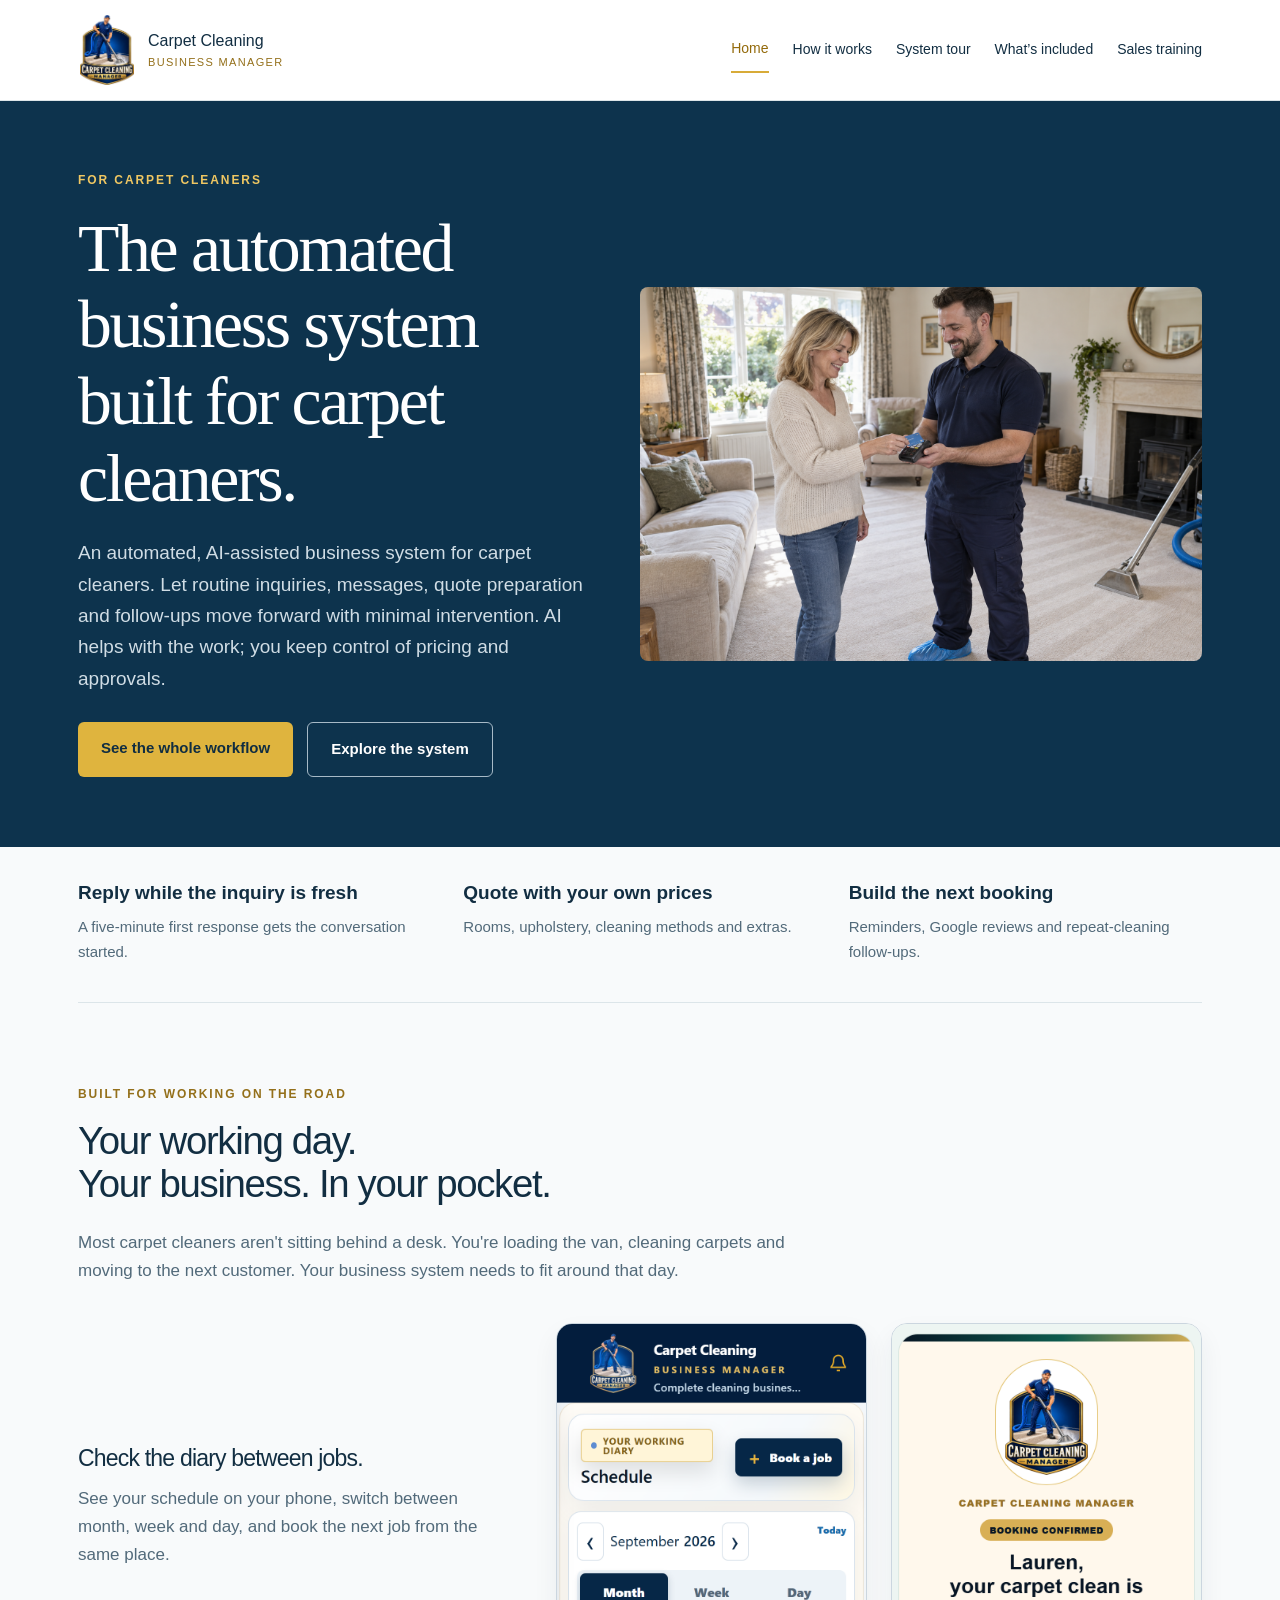
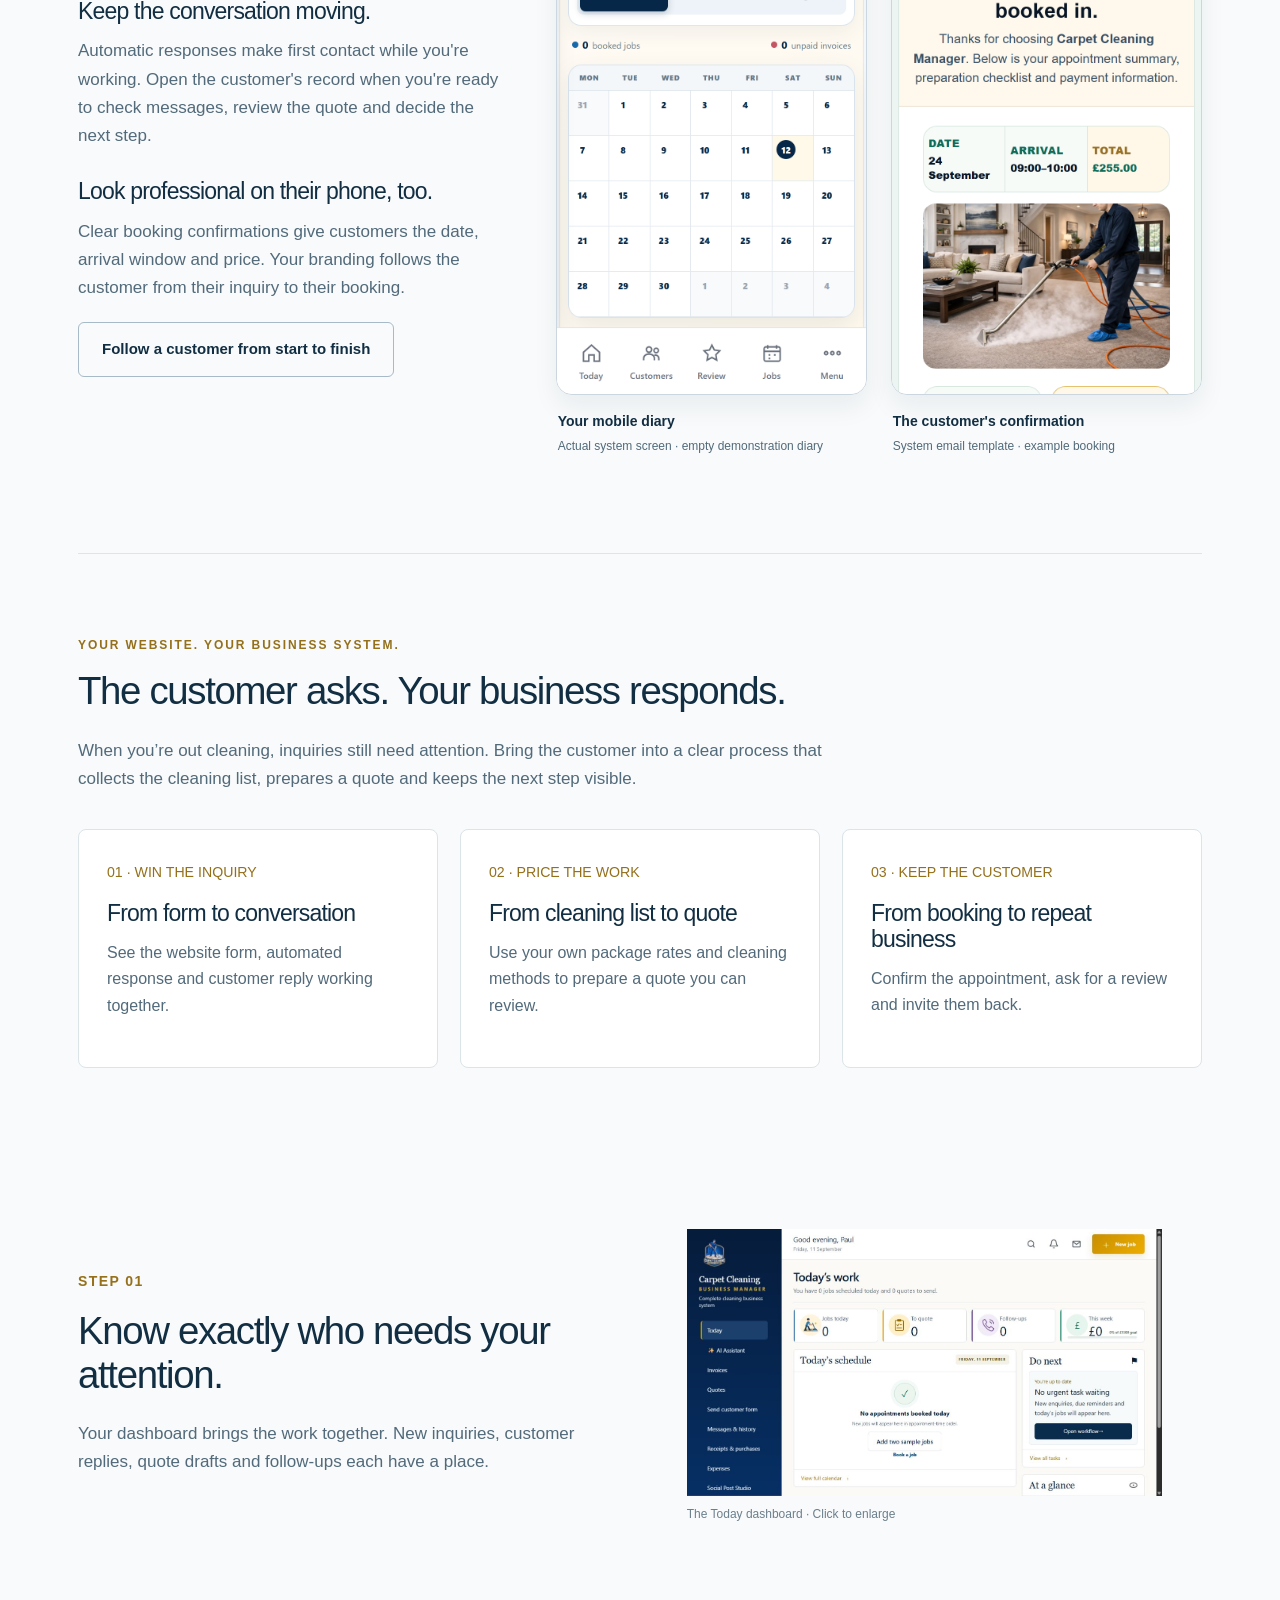
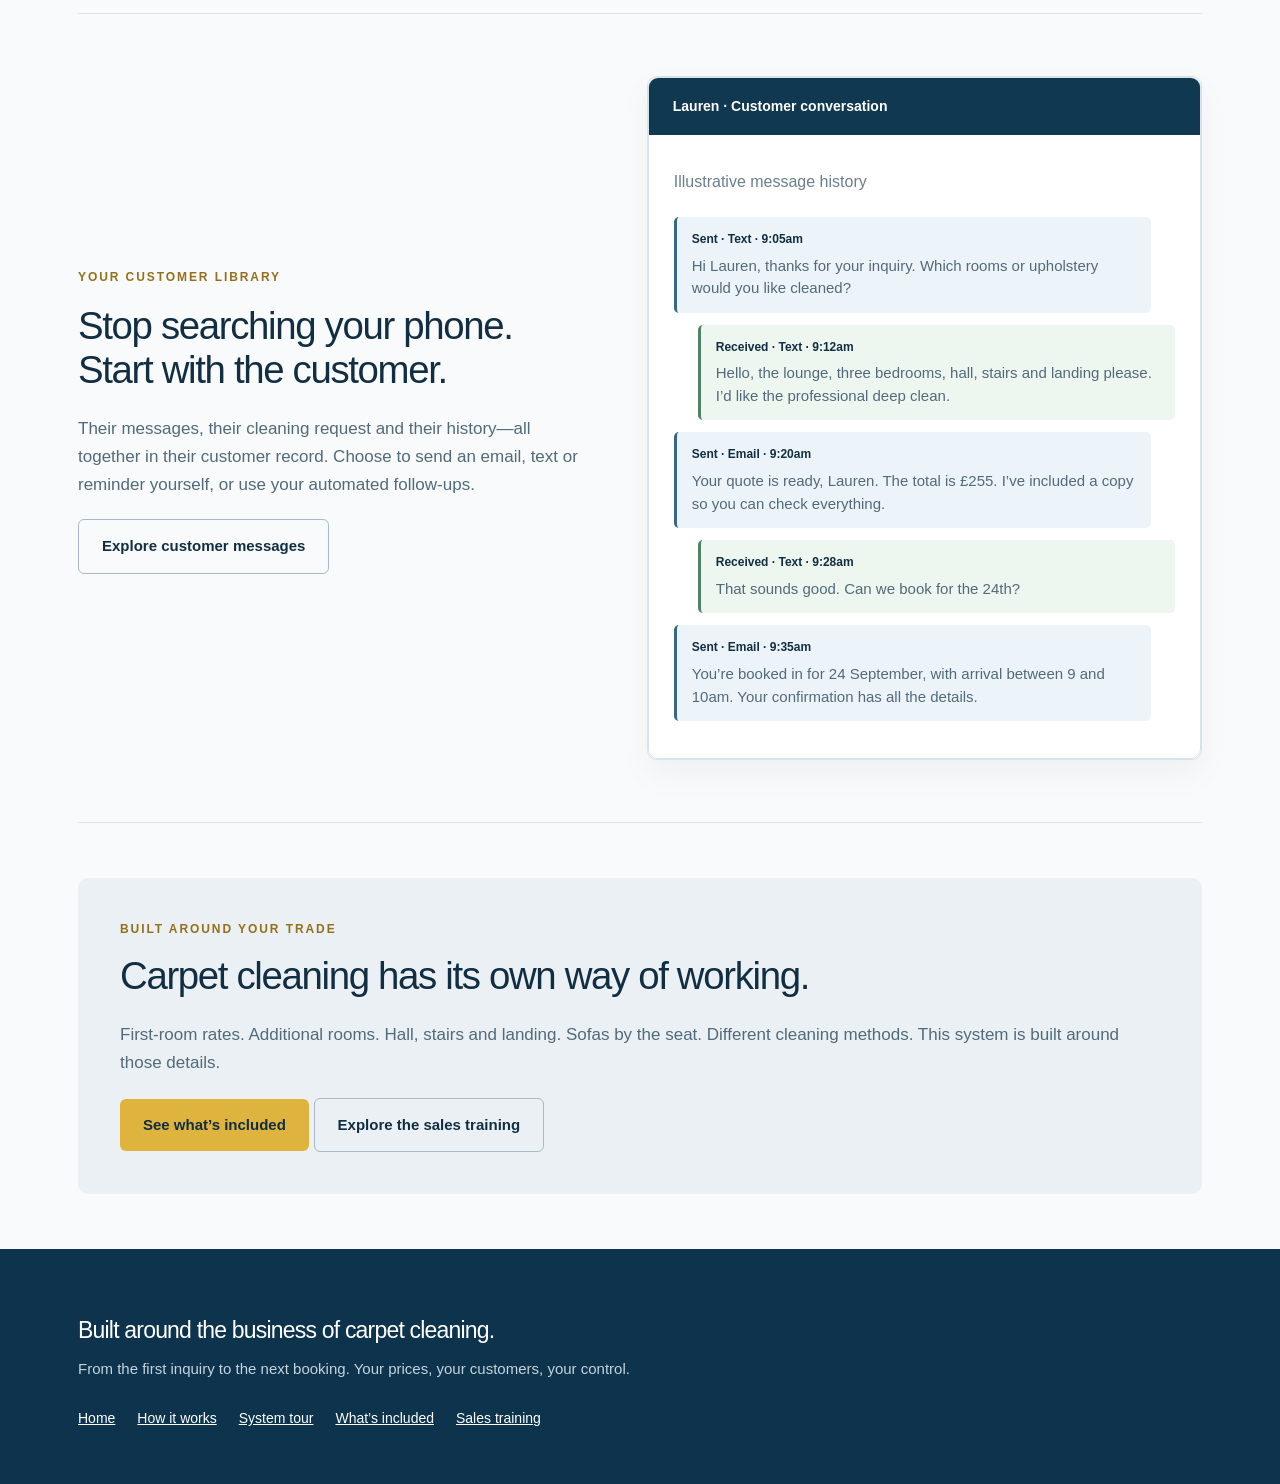
==== index.html @ 963e5f07 "Restore homepage and showcase mobile diary and branded confirmation" ====
<!DOCTYPE html>

<html lang="en-GB"><head><meta charset="utf-8"/><meta content="width=device-width,initial-scale=1" name="viewport"/><title>Home | Carpet Cleaning Business Manager</title><meta content="An automated, AI-assisted business system built for carpet cleaners. Inquiries, quotes, booking, reviews and repeat work." name="description"/><link href="site.css" rel="stylesheet"/></head><body><header><div class="wrap nav"><a class="brand" href="index.html"><img alt="Carpet Cleaning Manager badge" src="business-manager-badge.png"/><span>Carpet Cleaning<small>BUSINESS MANAGER</small></span></a><nav aria-label="Main navigation" class="links"><a class="active" href="index.html">Home</a><a class="" href="workflow.html">How it works</a><a class="" href="system.html">System tour</a><a class="" href="features.html">What’s included</a><a class="" href="sales-training.html">Sales training</a></nav></div></header><section class="hero"><div class="wrap hero-grid"><div><div class="kicker">FOR CARPET CLEANERS</div><h1>The automated business system<br/>built for carpet cleaners.</h1><p>An automated, AI-assisted business system for carpet cleaners. Let routine inquiries, messages, quote preparation and follow-ups move forward with minimal intervention. AI helps with the work; you keep control of pricing and approvals.</p><div class="actions"><a class="btn" href="workflow.html">See the whole workflow</a><a class="btn secondary" href="system.html">Explore the system</a></div></div><img alt="Carpet cleaner taking a card payment after cleaning a customer’s carpet" class="hero-photo" src="payment-hero.png"/></div></section><main class="wrap"><div class="strip"><div><b>Reply while the inquiry is fresh</b><p>A five-minute first response gets the conversation started.</p></div><div><b>Quote with your own prices</b><p>Rooms, upholstery, cleaning methods and extras.</p></div><div><b>Build the next booking</b><p>Reminders, Google reviews and repeat-cleaning follow-ups.</p></div></div><section class="mobile-showcase section" id="mobile"><div class="intro"><div class="kicker">BUILT FOR WORKING ON THE ROAD</div><h2>Your working day.<br>Your business. In your pocket.</h2><p>Most carpet cleaners aren't sitting behind a desk. You're loading the van, cleaning carpets and moving to the next customer. Your business system needs to fit around that day.</p></div><div class="mobile-layout"><div class="mobile-benefits"><h3>Check the diary between jobs.</h3><p>See your schedule on your phone, switch between month, week and day, and book the next job from the same place.</p><h3>Keep the conversation moving.</h3><p>Automatic responses make first contact while you're working. Open the customer's record when you're ready to check messages, review the quote and decide the next step.</p><h3>Look professional on their phone, too.</h3><p>Clear booking confirmations give customers the date, arrival window and price. Your branding follows the customer from their inquiry to their booking.</p><a class="btn secondary" href="workflow.html">Follow a customer from start to finish</a></div><div class="mobile-screens"><figure><a href="current/mobile-calendar.png" target="_blank" aria-label="Enlarge mobile diary screenshot"><img src="current/mobile-calendar.png" alt="Actual Business Manager mobile diary with month, week and day controls" loading="lazy"/></a><figcaption><b>Your mobile diary</b><span>Actual system screen · empty demonstration diary</span></figcaption></figure><figure><a href="booking-email-example.html" target="_blank" aria-label="Open full example booking confirmation"><img src="current/mobile-booking-email.png" alt="Branded example booking confirmation displayed at mobile width" loading="lazy"/></a><figcaption><b>The customer's confirmation</b><span>System email template · example booking</span></figcaption></figure></div></div></section><section class="section"><div class="intro"><div class="kicker">YOUR WEBSITE. YOUR BUSINESS SYSTEM.</div><h2>The customer asks. Your business responds.</h2><p>When you’re out cleaning, inquiries still need attention. Bring the customer into a clear process that collects the cleaning list, prepares a quote and keeps the next step visible.</p></div><div class="tiles"><a class="tile" href="workflow.html"><small>01 · WIN THE INQUIRY</small><h3>From form to conversation</h3><p>See the website form, automated response and customer reply working together.</p></a><a class="tile" href="workflow.html"><small>02 · PRICE THE WORK</small><h3>From cleaning list to quote</h3><p>Use your own package rates and cleaning methods to prepare a quote you can review.</p></a><a class="tile" href="workflow.html"><small>03 · KEEP THE CUSTOMER</small><h3>From booking to repeat business</h3><p>Confirm the appointment, ask for a review and invite them back.</p></a></div></section><section class="row"><div><span class="number">STEP 01</span><h2>Know exactly who needs your attention.</h2><p>Your dashboard brings the work together. New inquiries, customer replies, quote drafts and follow-ups each have a place.</p></div><div><figure><img alt="The Today dashboard" class="screenshot tourimage" src="current/dashboard.png" tabindex="0"/><figcaption class="caption">The Today dashboard · Click to enlarge</figcaption></figure></div></section><section class="row"><div><span class="kicker">YOUR CUSTOMER LIBRARY</span><h2>Stop searching your phone. Start with the customer.</h2><p>Their messages, their cleaning request and their history—all together in their customer record. Choose to send an email, text or reminder yourself, or use your automated follow-ups.</p><a class="btn secondary" href="system.html">Explore customer messages</a></div><div class="visual"><div class="visual"><div class="top">Lauren · Customer conversation</div><div class="paper"><p class="caption">Illustrative message history</p><div class="message-entry"><b>Sent · Text · 9:05am</b><p>Hi Lauren, thanks for your inquiry. Which rooms or upholstery would you like cleaned?</p></div><div class="message-entry incoming"><b>Received · Text · 9:12am</b><p>Hello, the lounge, three bedrooms, hall, stairs and landing please. I’d like the professional deep clean.</p></div><div class="message-entry"><b>Sent · Email · 9:20am</b><p>Your quote is ready, Lauren. The total is £255. I’ve included a copy so you can check everything.</p></div><div class="message-entry incoming"><b>Received · Text · 9:28am</b><p>That sounds good. Can we book for the 24th?</p></div><div class="message-entry"><b>Sent · Email · 9:35am</b><p>You’re booked in for 24 September, with arrival between 9 and 10am. Your confirmation has all the details.</p></div></div></div></div></section><div class="closing"><div class="kicker">BUILT AROUND YOUR TRADE</div><h2>Carpet cleaning has its own way of working.</h2><p>First-room rates. Additional rooms. Hall, stairs and landing. Sofas by the seat. Different cleaning methods. This system is built around those details.</p><a class="btn" href="features.html">See what’s included</a> <a class="btn secondary" href="sales-training.html">Explore the sales training</a></div></main><footer class="footer"><div class="wrap"><h3>Built around the business of carpet cleaning.</h3><p>From the first inquiry to the next booking. Your prices, your customers, your control.</p><nav aria-label="Footer navigation"><a class="active" href="index.html">Home</a><a class="" href="workflow.html">How it works</a><a class="" href="system.html">System tour</a><a class="" href="features.html">What’s included</a><a class="" href="sales-training.html">Sales training</a></nav></div></footer><dialog id="lightbox"><button onclick="this.closest('dialog').close()">Close image</button><img alt="Enlarged system screenshot"/></dialog><script>document.querySelectorAll('.tourimage').forEach(x=>x.addEventListener('click',()=>{const d=document.querySelector('dialog');d.querySelector('img').src=x.src;d.showModal();}));</script></body></html>
---- site.css ----
*{box-sizing:border-box}html{scroll-behavior:smooth}body{margin:0;background:#f8fafb;color:#122e42;font:17px/1.65 Arial,sans-serif}a{color:inherit}img{max-width:100%;display:block}header{background:white;border-bottom:1px solid #dde5e9}.wrap{max-width:1180px;margin:auto;padding:0 28px}.nav{display:flex;align-items:center;justify-content:space-between;gap:25px;min-height:100px}.brand{display:flex;align-items:center;gap:12px;text-decoration:none;line-height:1.2;font-size:16px}.brand img{width:58px;height:70px;object-fit:contain}.brand small{display:block;letter-spacing:.12em;font-size:11px;color:#94701b;margin-top:5px}.links{display:flex;gap:24px;align-items:center}.links a{text-decoration:none;font-size:14px;padding:10px 0}.links a.active{color:#936a0b;border-bottom:2px solid #d8ab38}.menu{display:none}h1,h2,h3{line-height:1.13;letter-spacing:-.035em;font-weight:500}h1{font-family:Georgia,serif;font-size:clamp(42px,5.3vw,70px);margin:20px 0}h2{font-size:clamp(30px,3vw,43px);margin:14px 0 24px}h3{font-size:23px;margin:14px 0}p{margin:0 0 20px;color:#526a7a}.kicker{font-size:12px;letter-spacing:.16em;font-weight:bold;color:#94701b;text-transform:uppercase}.btn{display:inline-block;text-decoration:none;background:#dfb43e;color:#102d41;padding:14px 23px;border-radius:6px;font-weight:bold;font-size:15px}.btn.secondary{background:transparent;border:1px solid #a7bac7;color:inherit}.hero{background:#0d334d;color:white;padding:70px 0}.hero p{color:#d0dde5;font-size:19px}.hero .kicker{color:#efc762}.hero-grid{display:grid;grid-template-columns:1.1fr 1fr;gap:52px;align-items:center}.hero-photo{aspect-ratio:1/1;object-fit:cover;object-position:80% center;border-radius:8px}.actions{display:flex;gap:14px;flex-wrap:wrap;margin-top:28px}.section{padding:82px 0}.intro{max-width:760px}.strip{display:grid;grid-template-columns:repeat(3,1fr);gap:32px;border-bottom:1px solid #dce5e9;padding:30px 0}.strip b{display:block;font-size:19px}.strip p{font-size:15px;margin:7px 0}.tiles{display:grid;grid-template-columns:repeat(3,1fr);gap:22px;margin-top:36px}.tile{padding:28px;background:#fff;border:1px solid #dbe4e9;border-radius:8px;text-decoration:none}.tile p{font-size:16px}.tile small{color:#94701b}.row{display:grid;grid-template-columns:1fr 1.1fr;gap:64px;align-items:center;padding:62px 0;border-bottom:1px solid #dce5e9}.row>div{min-width:0}.number{display:inline-block;color:#96701b;font-size:14px;font-weight:bold;letter-spacing:.1em}.visual{background:white;border:1px solid #d8e3e8;border-radius:10px;overflow:hidden;box-shadow:0 14px 34px #18374e0b}.visual .top{padding:17px 24px;background:#103850;color:white;font-size:14px;font-weight:bold}.paper{padding:25px}.paper p{font-size:16px}.caption{font-size:12px;color:#6b7f8c;padding:9px 0;margin:0}.field{border:1px solid #d8e1e6;border-radius:5px;padding:9px 12px;margin:7px 0 16px;font-size:15px;background:#fafcfd}.field-label{font-size:12px;color:#526a7a}.sms{background:#f0f5f8;padding:24px}.bubble{background:#dcedf7;padding:20px;border-radius:17px 17px 17px 3px;font-size:16px;line-height:1.65}.bubble.reply{background:#e4f2e9;margin-left:24px}.bubble small{display:block;font-size:12px;color:#627988;margin-top:14px}.quote-line{display:flex;justify-content:space-between;gap:16px;border-bottom:1px solid #e4eaee;padding:12px 0;font-size:15px}.total{background:#f7f0dc;padding:15px;margin-top:18px;font-size:21px}.pill{display:inline-block;background:#e4f2ea;color:#216444;font-size:12px;padding:5px 10px;border-radius:4px}.dates{display:flex;gap:14px;margin:20px 0}.date{background:#f0f4f7;border-radius:6px;padding:16px;flex:1}.date strong{display:block;font-size:20px}.screenshot{width:100%;height:auto}.gallery figure{margin:0}.footer{background:#0d334d;color:white;padding:54px 0}.footer p{color:#c4d4df;font-size:15px}.footer nav{display:flex;gap:22px;flex-wrap:wrap;margin-top:25px;font-size:14px}.closing{background:#eaf0f4;border-radius:10px;padding:42px;margin:55px 0}.eyeline{display:flex;flex-wrap:wrap;gap:8px;margin:22px 0}.eyeline span{font-size:13px;border:1px solid #ccd9e1;border-radius:4px;padding:5px 10px}details{border-bottom:1px solid #d8e3e9;padding:20px 0}summary{font-size:20px;cursor:pointer}details p{margin-top:15px}.tourimage{cursor:zoom-in}dialog{border:0;border-radius:8px;max-width:94vw;padding:20px}dialog::backdrop{background:#071d2fd9}dialog img{max-height:82vh}dialog button{float:right;padding:10px 18px;margin-bottom:10px}button{cursor:pointer}.mobile-label{display:none}@media(max-width:820px){.nav{flex-wrap:wrap;min-height:85px;padding-top:12px;padding-bottom:12px;gap:12px}.links{width:100%;overflow-x:auto;gap:21px;padding-bottom:5px}.links a{white-space:nowrap}.brand img{width:42px;height:52px}.hero-grid,.row{grid-template-columns:1fr;gap:30px}.hero{padding:44px 0}.hero-photo{aspect-ratio:1.45}.wrap{padding-left:21px;padding-right:21px}.section{padding:50px 0}.strip,.tiles{grid-template-columns:1fr;gap:18px}.strip{padding:25px 0}.row{padding:40px 0}h1{font-size:43px}.paper{padding:20px}.closing{padding:27px}.caption{font-size:13px}.footer nav{gap:16px}.hero p{font-size:17px}}
.hero-photo{aspect-ratio:3/2;object-position:center}.hero-grid{grid-template-columns:1fr 1.1fr}@media(max-width:820px){.hero-grid{grid-template-columns:1fr}.hero-photo{aspect-ratio:3/2}}
.message-entry{padding:13px 15px;margin:12px 24px 12px 0;background:#edf4f9;border-left:3px solid #376783;border-radius:5px}.message-entry.incoming{margin:12px 0 12px 24px;background:#edf6ef;border-color:#508264}.message-entry b{font-size:12px;display:block;margin-bottom:5px}.message-entry p{font-size:15px;line-height:1.5;margin:0}
.mobile-showcase{border-bottom:1px solid #dce5e9}.mobile-layout{display:grid;grid-template-columns:.85fr 1.3fr;gap:55px;align-items:center;margin-top:38px}.mobile-benefits h3{font-size:23px;margin-top:28px}.mobile-screens{display:grid;grid-template-columns:1fr 1fr;gap:24px;align-items:start}.mobile-screens figure{margin:0;min-width:0}.mobile-screens img{width:100%;border:1px solid #cbd6df;border-radius:16px;box-shadow:0 12px 26px #102e4210}.mobile-screens a{display:block}.mobile-screens figcaption{padding:16px 2px;font-size:14px;line-height:1.5}.mobile-screens figcaption span{display:block;font-size:12px;color:#526a7a;margin-top:5px}@media(max-width:820px){.mobile-layout{grid-template-columns:1fr;gap:28px}.mobile-screens{gap:20px;max-width:600px;margin:auto}}@media(max-width:480px){.mobile-screens{grid-template-columns:1fr;width:100%;max-width:340px;gap:30px}.mobile-screens figcaption{font-size:17px}.mobile-screens figcaption span{font-size:14px}}
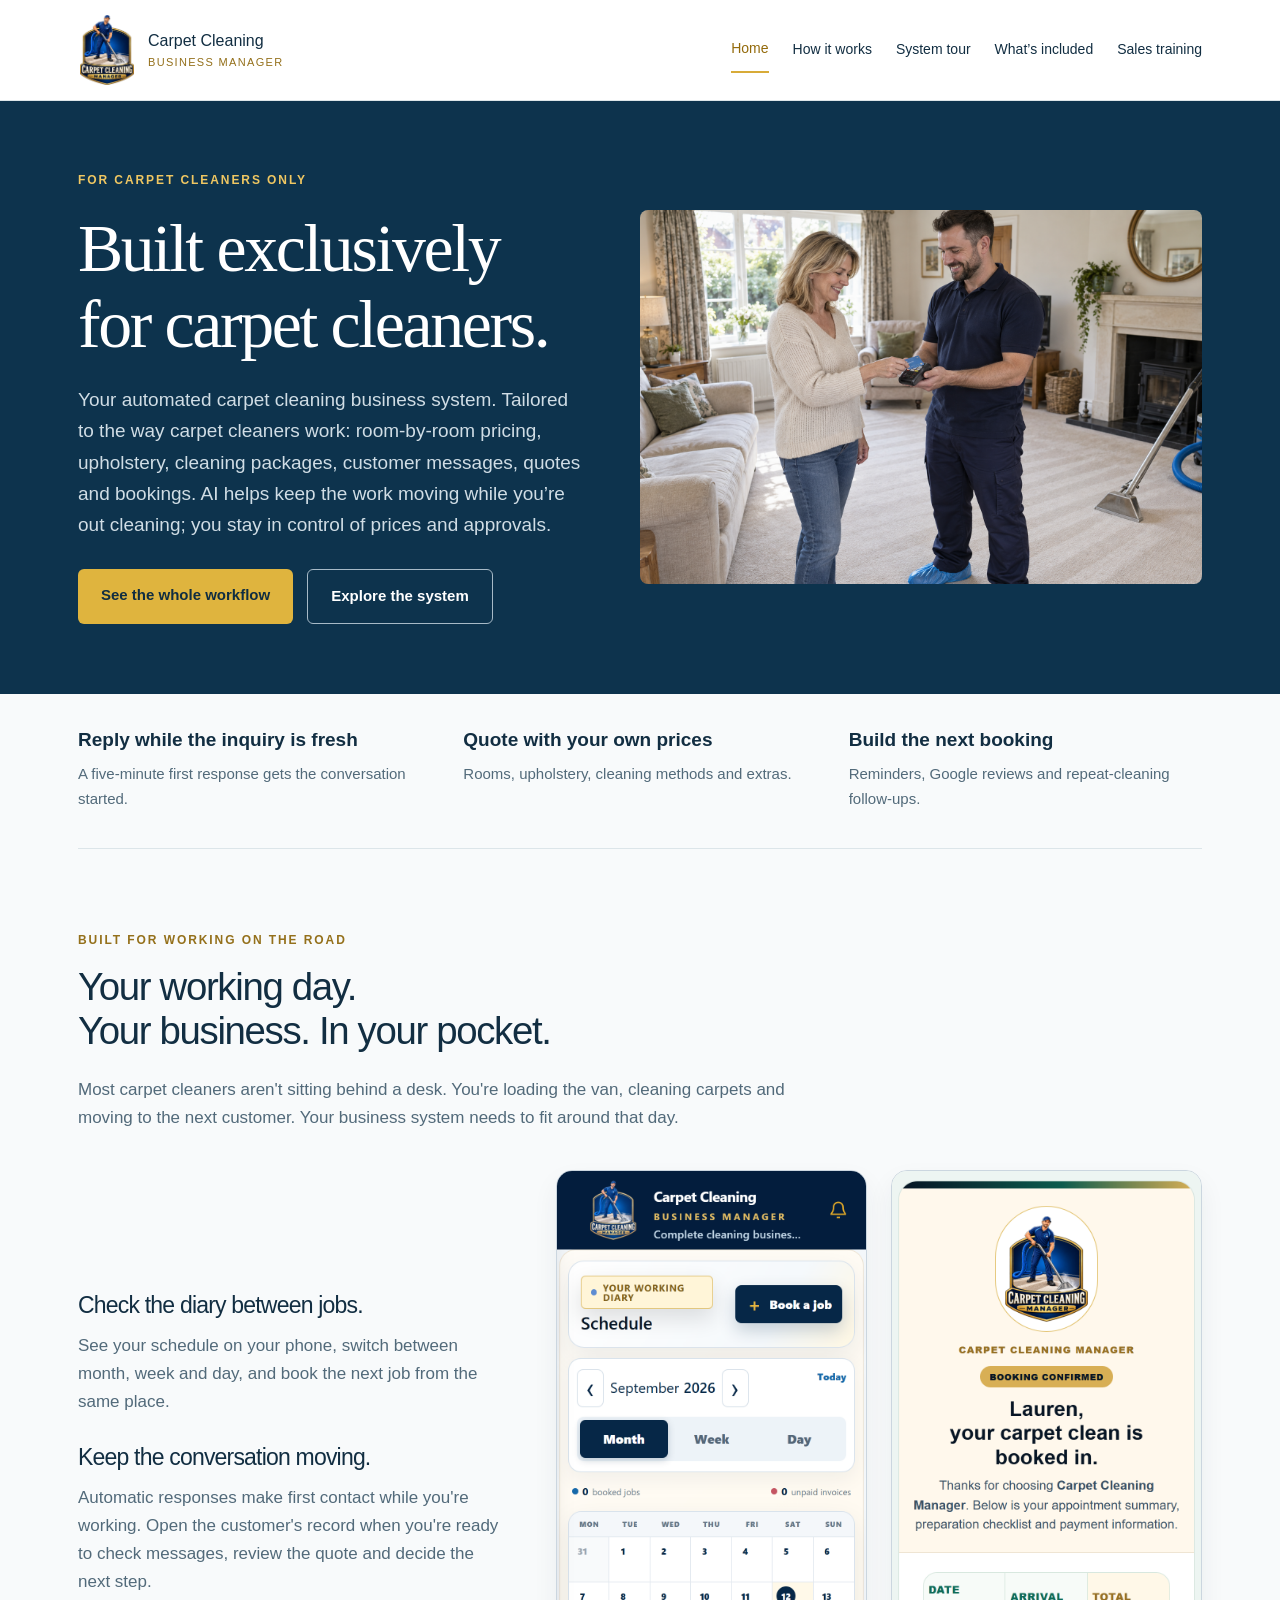
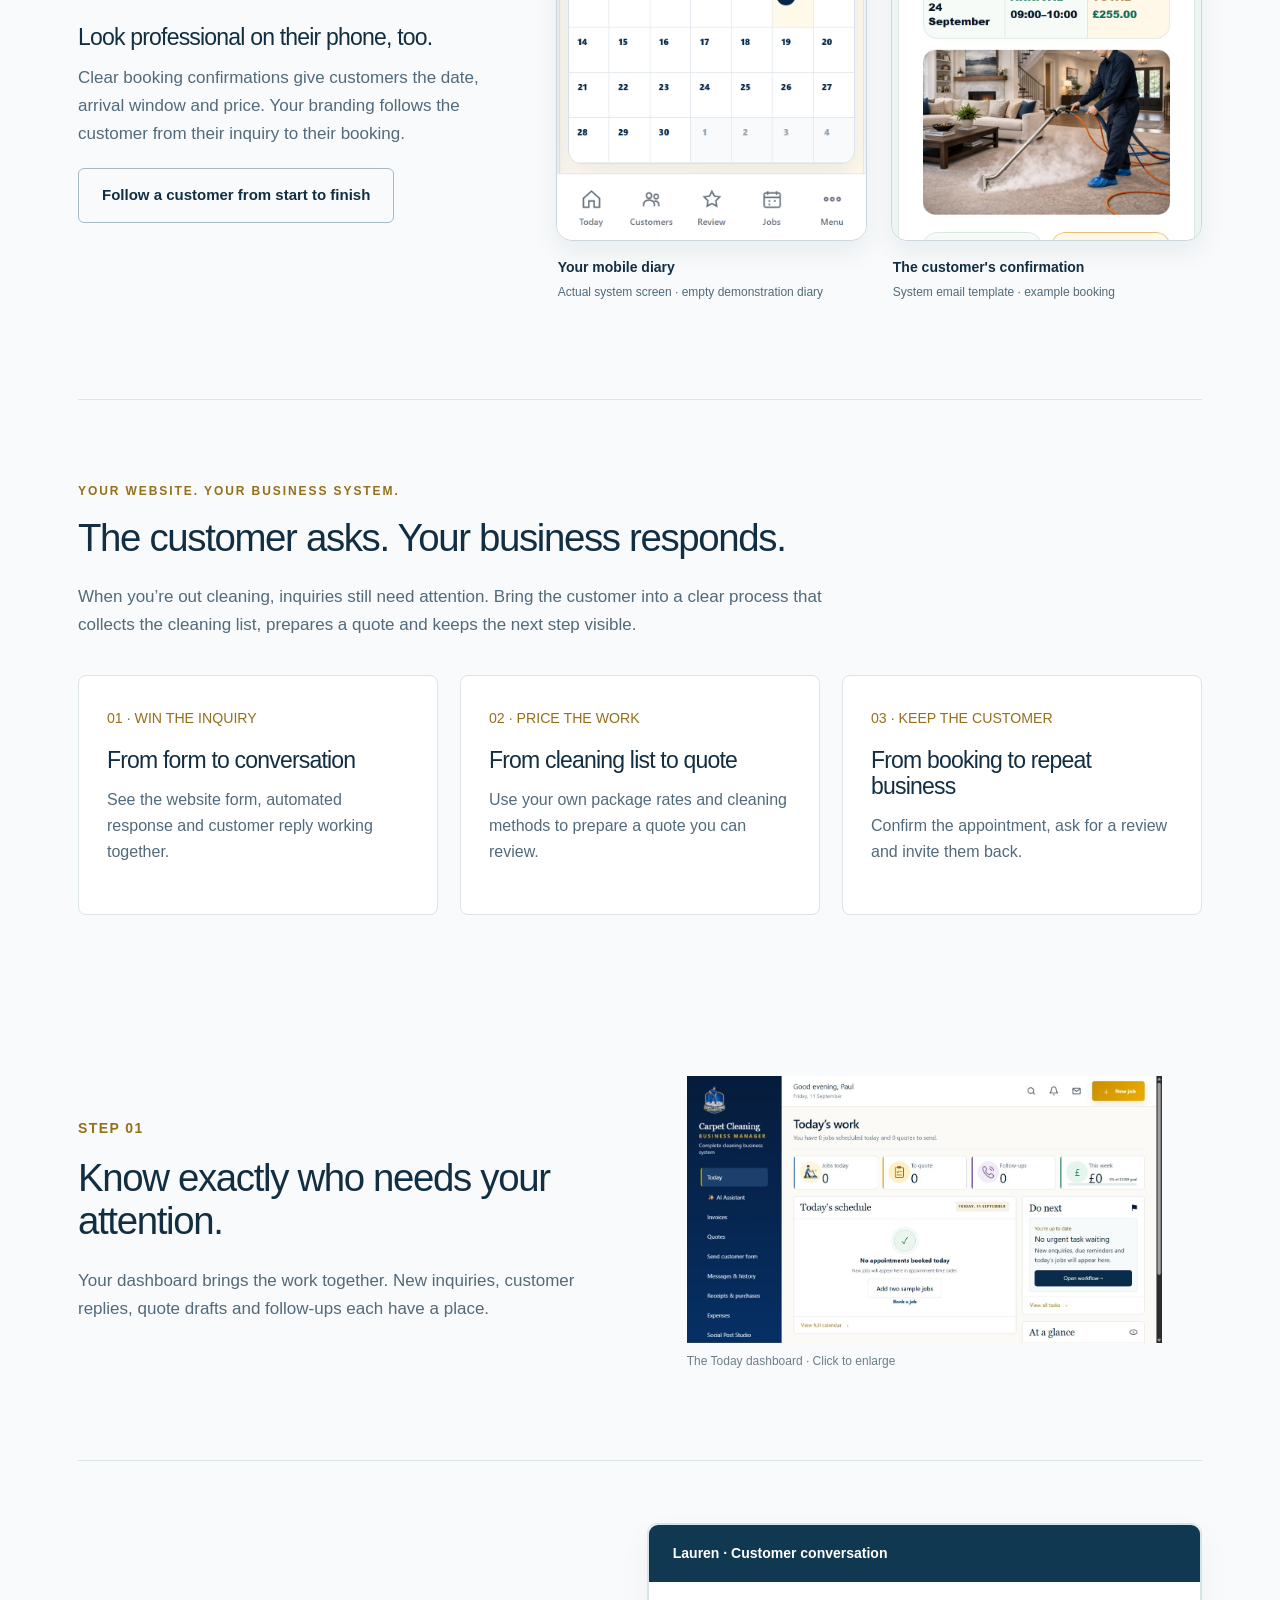
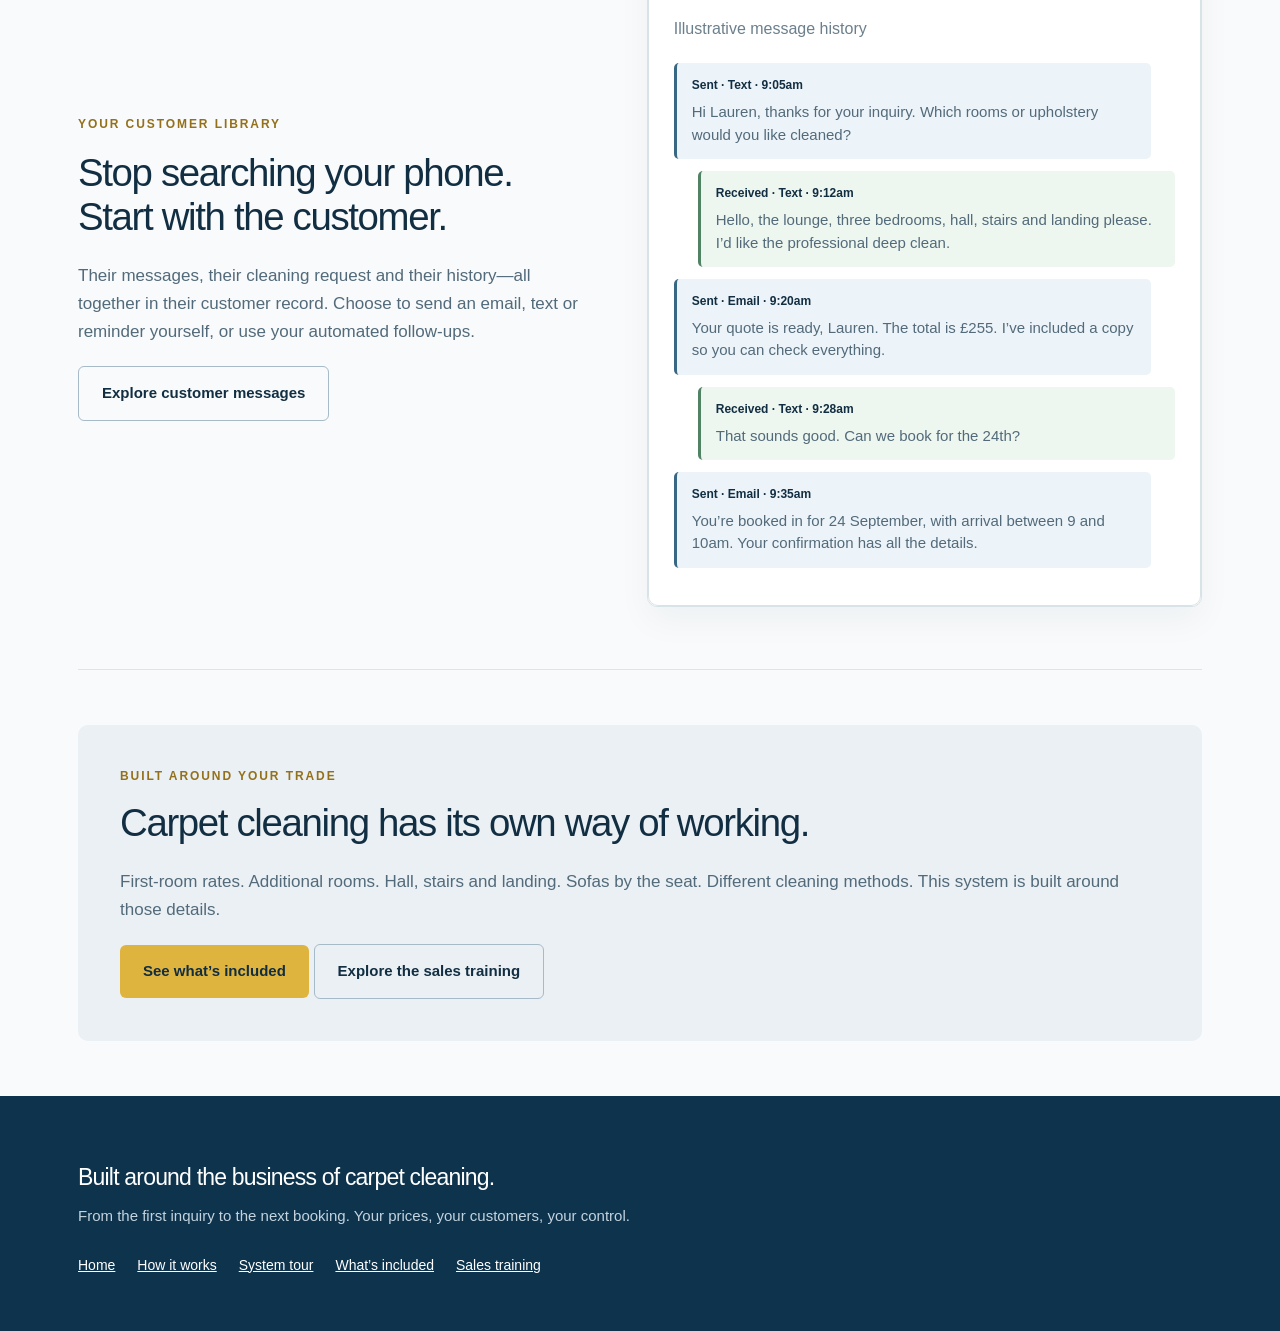
==== commit 644906b2: "Make exclusive carpet cleaner positioning explicit in hero" ====
--- a/index.html
+++ b/index.html
@@ -1,3 +1,3 @@
 <!DOCTYPE html>
 
-<html lang="en-GB"><head><meta charset="utf-8"/><meta content="width=device-width,initial-scale=1" name="viewport"/><title>Home | Carpet Cleaning Business Manager</title><meta content="An automated, AI-assisted business system built for carpet cleaners. Inquiries, quotes, booking, reviews and repeat work." name="description"/><link href="site.css" rel="stylesheet"/></head><body><header><div class="wrap nav"><a class="brand" href="index.html"><img alt="Carpet Cleaning Manager badge" src="business-manager-badge.png"/><span>Carpet Cleaning<small>BUSINESS MANAGER</small></span></a><nav aria-label="Main navigation" class="links"><a class="active" href="index.html">Home</a><a class="" href="workflow.html">How it works</a><a class="" href="system.html">System tour</a><a class="" href="features.html">What’s included</a><a class="" href="sales-training.html">Sales training</a></nav></div></header><section class="hero"><div class="wrap hero-grid"><div><div class="kicker">FOR CARPET CLEANERS</div><h1>The automated business system<br/>built for carpet cleaners.</h1><p>An automated, AI-assisted business system for carpet cleaners. Let routine inquiries, messages, quote preparation and follow-ups move forward with minimal intervention. AI helps with the work; you keep control of pricing and approvals.</p><div class="actions"><a class="btn" href="workflow.html">See the whole workflow</a><a class="btn secondary" href="system.html">Explore the system</a></div></div><img alt="Carpet cleaner taking a card payment after cleaning a customer’s carpet" class="hero-photo" src="payment-hero.png"/></div></section><main class="wrap"><div class="strip"><div><b>Reply while the inquiry is fresh</b><p>A five-minute first response gets the conversation started.</p></div><div><b>Quote with your own prices</b><p>Rooms, upholstery, cleaning methods and extras.</p></div><div><b>Build the next booking</b><p>Reminders, Google reviews and repeat-cleaning follow-ups.</p></div></div><section class="mobile-showcase section" id="mobile"><div class="intro"><div class="kicker">BUILT FOR WORKING ON THE ROAD</div><h2>Your working day.<br>Your business. In your pocket.</h2><p>Most carpet cleaners aren't sitting behind a desk. You're loading the van, cleaning carpets and moving to the next customer. Your business system needs to fit around that day.</p></div><div class="mobile-layout"><div class="mobile-benefits"><h3>Check the diary between jobs.</h3><p>See your schedule on your phone, switch between month, week and day, and book the next job from the same place.</p><h3>Keep the conversation moving.</h3><p>Automatic responses make first contact while you're working. Open the customer's record when you're ready to check messages, review the quote and decide the next step.</p><h3>Look professional on their phone, too.</h3><p>Clear booking confirmations give customers the date, arrival window and price. Your branding follows the customer from their inquiry to their booking.</p><a class="btn secondary" href="workflow.html">Follow a customer from start to finish</a></div><div class="mobile-screens"><figure><a href="current/mobile-calendar.png" target="_blank" aria-label="Enlarge mobile diary screenshot"><img src="current/mobile-calendar.png" alt="Actual Business Manager mobile diary with month, week and day controls" loading="lazy"/></a><figcaption><b>Your mobile diary</b><span>Actual system screen · empty demonstration diary</span></figcaption></figure><figure><a href="booking-email-example.html" target="_blank" aria-label="Open full example booking confirmation"><img src="current/mobile-booking-email.png" alt="Branded example booking confirmation displayed at mobile width" loading="lazy"/></a><figcaption><b>The customer's confirmation</b><span>System email template · example booking</span></figcaption></figure></div></div></section><section class="section"><div class="intro"><div class="kicker">YOUR WEBSITE. YOUR BUSINESS SYSTEM.</div><h2>The customer asks. Your business responds.</h2><p>When you’re out cleaning, inquiries still need attention. Bring the customer into a clear process that collects the cleaning list, prepares a quote and keeps the next step visible.</p></div><div class="tiles"><a class="tile" href="workflow.html"><small>01 · WIN THE INQUIRY</small><h3>From form to conversation</h3><p>See the website form, automated response and customer reply working together.</p></a><a class="tile" href="workflow.html"><small>02 · PRICE THE WORK</small><h3>From cleaning list to quote</h3><p>Use your own package rates and cleaning methods to prepare a quote you can review.</p></a><a class="tile" href="workflow.html"><small>03 · KEEP THE CUSTOMER</small><h3>From booking to repeat business</h3><p>Confirm the appointment, ask for a review and invite them back.</p></a></div></section><section class="row"><div><span class="number">STEP 01</span><h2>Know exactly who needs your attention.</h2><p>Your dashboard brings the work together. New inquiries, customer replies, quote drafts and follow-ups each have a place.</p></div><div><figure><img alt="The Today dashboard" class="screenshot tourimage" src="current/dashboard.png" tabindex="0"/><figcaption class="caption">The Today dashboard · Click to enlarge</figcaption></figure></div></section><section class="row"><div><span class="kicker">YOUR CUSTOMER LIBRARY</span><h2>Stop searching your phone. Start with the customer.</h2><p>Their messages, their cleaning request and their history—all together in their customer record. Choose to send an email, text or reminder yourself, or use your automated follow-ups.</p><a class="btn secondary" href="system.html">Explore customer messages</a></div><div class="visual"><div class="visual"><div class="top">Lauren · Customer conversation</div><div class="paper"><p class="caption">Illustrative message history</p><div class="message-entry"><b>Sent · Text · 9:05am</b><p>Hi Lauren, thanks for your inquiry. Which rooms or upholstery would you like cleaned?</p></div><div class="message-entry incoming"><b>Received · Text · 9:12am</b><p>Hello, the lounge, three bedrooms, hall, stairs and landing please. I’d like the professional deep clean.</p></div><div class="message-entry"><b>Sent · Email · 9:20am</b><p>Your quote is ready, Lauren. The total is £255. I’ve included a copy so you can check everything.</p></div><div class="message-entry incoming"><b>Received · Text · 9:28am</b><p>That sounds good. Can we book for the 24th?</p></div><div class="message-entry"><b>Sent · Email · 9:35am</b><p>You’re booked in for 24 September, with arrival between 9 and 10am. Your confirmation has all the details.</p></div></div></div></div></section><div class="closing"><div class="kicker">BUILT AROUND YOUR TRADE</div><h2>Carpet cleaning has its own way of working.</h2><p>First-room rates. Additional rooms. Hall, stairs and landing. Sofas by the seat. Different cleaning methods. This system is built around those details.</p><a class="btn" href="features.html">See what’s included</a> <a class="btn secondary" href="sales-training.html">Explore the sales training</a></div></main><footer class="footer"><div class="wrap"><h3>Built around the business of carpet cleaning.</h3><p>From the first inquiry to the next booking. Your prices, your customers, your control.</p><nav aria-label="Footer navigation"><a class="active" href="index.html">Home</a><a class="" href="workflow.html">How it works</a><a class="" href="system.html">System tour</a><a class="" href="features.html">What’s included</a><a class="" href="sales-training.html">Sales training</a></nav></div></footer><dialog id="lightbox"><button onclick="this.closest('dialog').close()">Close image</button><img alt="Enlarged system screenshot"/></dialog><script>document.querySelectorAll('.tourimage').forEach(x=>x.addEventListener('click',()=>{const d=document.querySelector('dialog');d.querySelector('img').src=x.src;d.showModal();}));</script></body></html>+<html lang="en-GB"><head><meta charset="utf-8"/><meta content="width=device-width,initial-scale=1" name="viewport"/><title>Home | Carpet Cleaning Business Manager</title><meta content="An automated, AI-assisted business system built for carpet cleaners. Inquiries, quotes, booking, reviews and repeat work." name="description"/><link href="site.css" rel="stylesheet"/></head><body><header><div class="wrap nav"><a class="brand" href="index.html"><img alt="Carpet Cleaning Manager badge" src="business-manager-badge.png"/><span>Carpet Cleaning<small>BUSINESS MANAGER</small></span></a><nav aria-label="Main navigation" class="links"><a class="active" href="index.html">Home</a><a class="" href="workflow.html">How it works</a><a class="" href="system.html">System tour</a><a class="" href="features.html">What’s included</a><a class="" href="sales-training.html">Sales training</a></nav></div></header><section class="hero"><div class="wrap hero-grid"><div><div class="kicker">FOR CARPET CLEANERS ONLY</div><h1>Built exclusively<br/>for carpet cleaners.</h1><p>Your automated carpet cleaning business system. Tailored to the way carpet cleaners work: room-by-room pricing, upholstery, cleaning packages, customer messages, quotes and bookings. AI helps keep the work moving while you’re out cleaning; you stay in control of prices and approvals.</p><div class="actions"><a class="btn" href="workflow.html">See the whole workflow</a><a class="btn secondary" href="system.html">Explore the system</a></div></div><img alt="Carpet cleaner taking a card payment after cleaning a customer’s carpet" class="hero-photo" src="payment-hero.png"/></div></section><main class="wrap"><div class="strip"><div><b>Reply while the inquiry is fresh</b><p>A five-minute first response gets the conversation started.</p></div><div><b>Quote with your own prices</b><p>Rooms, upholstery, cleaning methods and extras.</p></div><div><b>Build the next booking</b><p>Reminders, Google reviews and repeat-cleaning follow-ups.</p></div></div><section class="mobile-showcase section" id="mobile"><div class="intro"><div class="kicker">BUILT FOR WORKING ON THE ROAD</div><h2>Your working day.<br>Your business. In your pocket.</h2><p>Most carpet cleaners aren't sitting behind a desk. You're loading the van, cleaning carpets and moving to the next customer. Your business system needs to fit around that day.</p></div><div class="mobile-layout"><div class="mobile-benefits"><h3>Check the diary between jobs.</h3><p>See your schedule on your phone, switch between month, week and day, and book the next job from the same place.</p><h3>Keep the conversation moving.</h3><p>Automatic responses make first contact while you're working. Open the customer's record when you're ready to check messages, review the quote and decide the next step.</p><h3>Look professional on their phone, too.</h3><p>Clear booking confirmations give customers the date, arrival window and price. Your branding follows the customer from their inquiry to their booking.</p><a class="btn secondary" href="workflow.html">Follow a customer from start to finish</a></div><div class="mobile-screens"><figure><a href="current/mobile-calendar.png" target="_blank" aria-label="Enlarge mobile diary screenshot"><img src="current/mobile-calendar.png" alt="Actual Business Manager mobile diary with month, week and day controls" loading="lazy"/></a><figcaption><b>Your mobile diary</b><span>Actual system screen · empty demonstration diary</span></figcaption></figure><figure><a href="booking-email-example.html" target="_blank" aria-label="Open full example booking confirmation"><img src="current/mobile-booking-email.png" alt="Branded example booking confirmation displayed at mobile width" loading="lazy"/></a><figcaption><b>The customer's confirmation</b><span>System email template · example booking</span></figcaption></figure></div></div></section><section class="section"><div class="intro"><div class="kicker">YOUR WEBSITE. YOUR BUSINESS SYSTEM.</div><h2>The customer asks. Your business responds.</h2><p>When you’re out cleaning, inquiries still need attention. Bring the customer into a clear process that collects the cleaning list, prepares a quote and keeps the next step visible.</p></div><div class="tiles"><a class="tile" href="workflow.html"><small>01 · WIN THE INQUIRY</small><h3>From form to conversation</h3><p>See the website form, automated response and customer reply working together.</p></a><a class="tile" href="workflow.html"><small>02 · PRICE THE WORK</small><h3>From cleaning list to quote</h3><p>Use your own package rates and cleaning methods to prepare a quote you can review.</p></a><a class="tile" href="workflow.html"><small>03 · KEEP THE CUSTOMER</small><h3>From booking to repeat business</h3><p>Confirm the appointment, ask for a review and invite them back.</p></a></div></section><section class="row"><div><span class="number">STEP 01</span><h2>Know exactly who needs your attention.</h2><p>Your dashboard brings the work together. New inquiries, customer replies, quote drafts and follow-ups each have a place.</p></div><div><figure><img alt="The Today dashboard" class="screenshot tourimage" src="current/dashboard.png" tabindex="0"/><figcaption class="caption">The Today dashboard · Click to enlarge</figcaption></figure></div></section><section class="row"><div><span class="kicker">YOUR CUSTOMER LIBRARY</span><h2>Stop searching your phone. Start with the customer.</h2><p>Their messages, their cleaning request and their history—all together in their customer record. Choose to send an email, text or reminder yourself, or use your automated follow-ups.</p><a class="btn secondary" href="system.html">Explore customer messages</a></div><div class="visual"><div class="visual"><div class="top">Lauren · Customer conversation</div><div class="paper"><p class="caption">Illustrative message history</p><div class="message-entry"><b>Sent · Text · 9:05am</b><p>Hi Lauren, thanks for your inquiry. Which rooms or upholstery would you like cleaned?</p></div><div class="message-entry incoming"><b>Received · Text · 9:12am</b><p>Hello, the lounge, three bedrooms, hall, stairs and landing please. I’d like the professional deep clean.</p></div><div class="message-entry"><b>Sent · Email · 9:20am</b><p>Your quote is ready, Lauren. The total is £255. I’ve included a copy so you can check everything.</p></div><div class="message-entry incoming"><b>Received · Text · 9:28am</b><p>That sounds good. Can we book for the 24th?</p></div><div class="message-entry"><b>Sent · Email · 9:35am</b><p>You’re booked in for 24 September, with arrival between 9 and 10am. Your confirmation has all the details.</p></div></div></div></div></section><div class="closing"><div class="kicker">BUILT AROUND YOUR TRADE</div><h2>Carpet cleaning has its own way of working.</h2><p>First-room rates. Additional rooms. Hall, stairs and landing. Sofas by the seat. Different cleaning methods. This system is built around those details.</p><a class="btn" href="features.html">See what’s included</a> <a class="btn secondary" href="sales-training.html">Explore the sales training</a></div></main><footer class="footer"><div class="wrap"><h3>Built around the business of carpet cleaning.</h3><p>From the first inquiry to the next booking. Your prices, your customers, your control.</p><nav aria-label="Footer navigation"><a class="active" href="index.html">Home</a><a class="" href="workflow.html">How it works</a><a class="" href="system.html">System tour</a><a class="" href="features.html">What’s included</a><a class="" href="sales-training.html">Sales training</a></nav></div></footer><dialog id="lightbox"><button onclick="this.closest('dialog').close()">Close image</button><img alt="Enlarged system screenshot"/></dialog><script>document.querySelectorAll('.tourimage').forEach(x=>x.addEventListener('click',()=>{const d=document.querySelector('dialog');d.querySelector('img').src=x.src;d.showModal();}));</script></body></html>
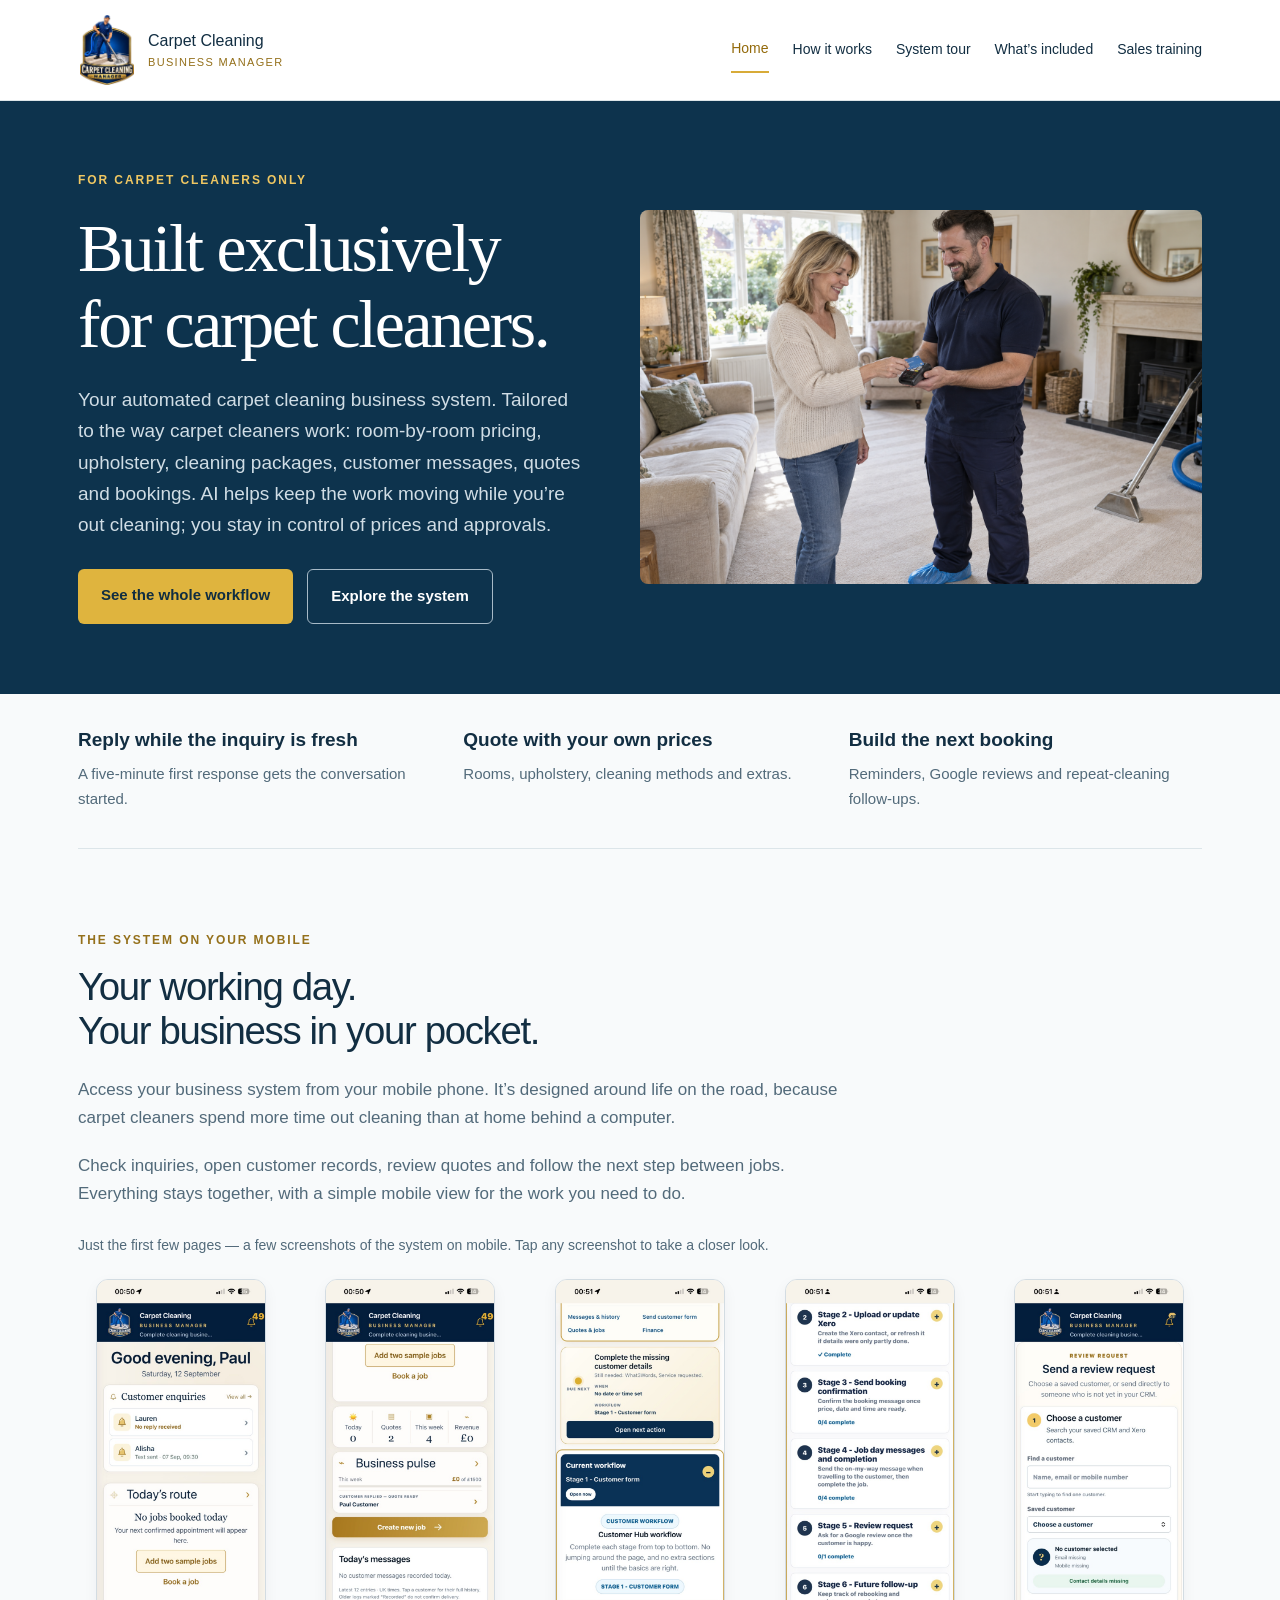
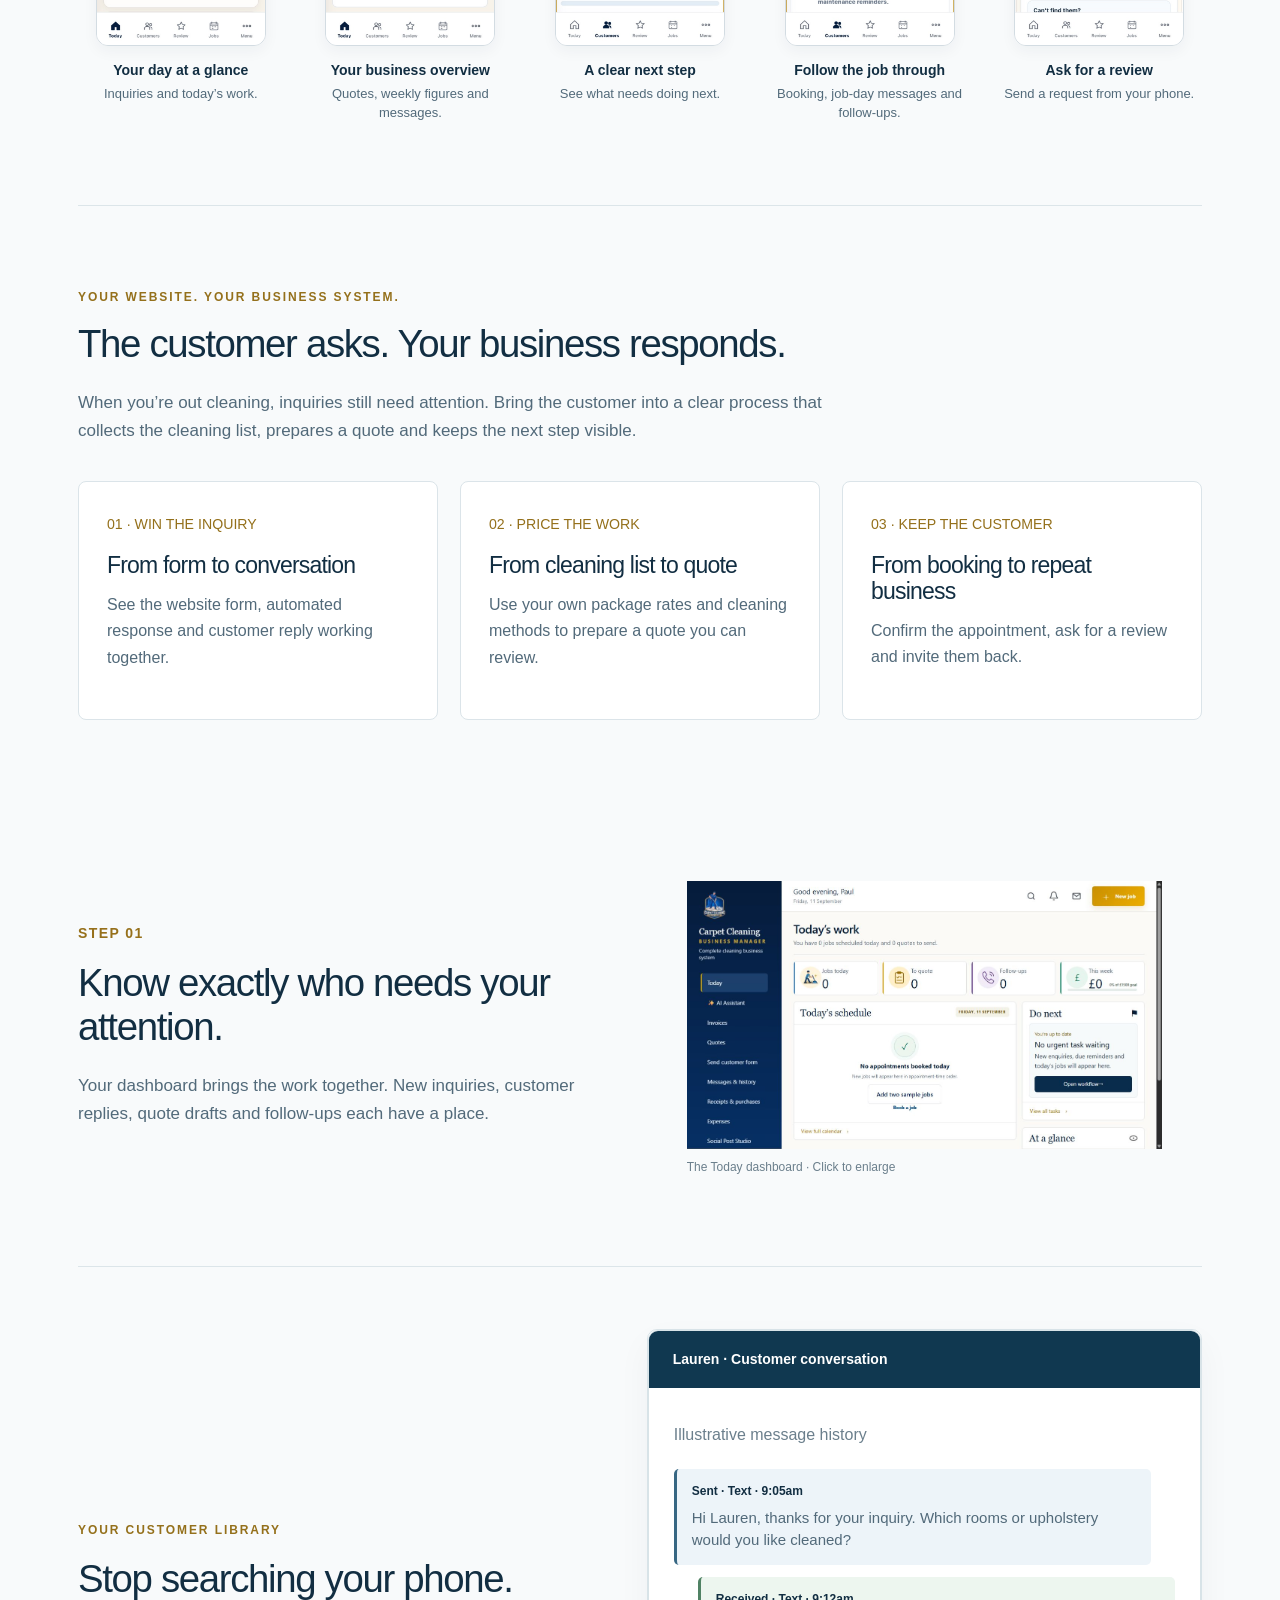
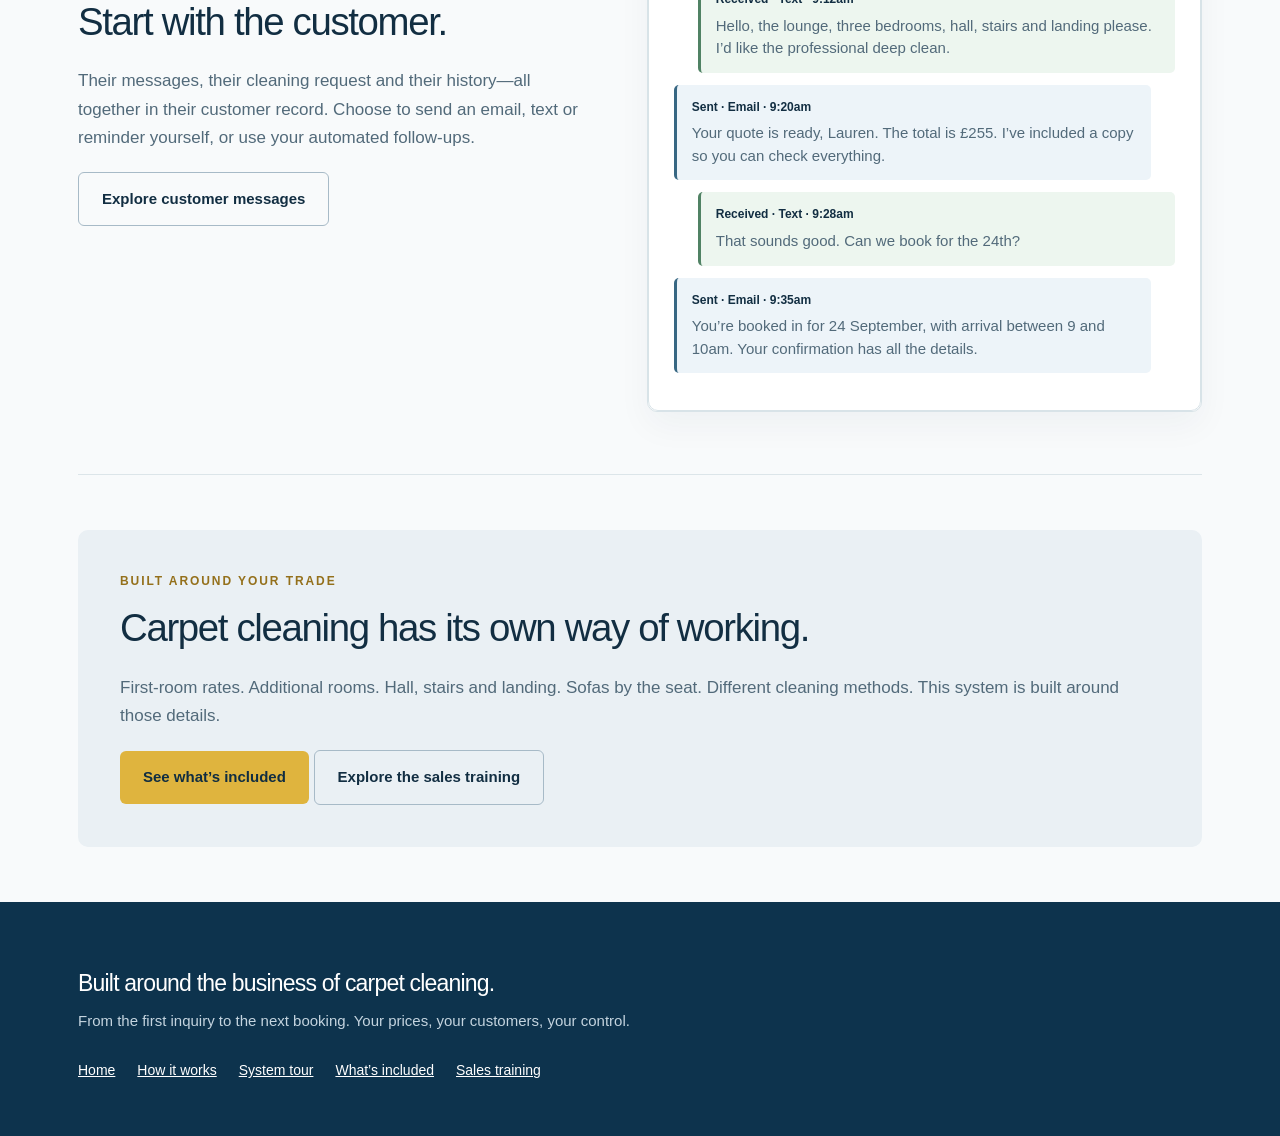
==== commit 3e456393: "Show supplied mobile screenshots in compact labelled gallery" ====
--- a/index.html
+++ b/index.html
@@ -1,3 +1,3 @@
 <!DOCTYPE html>
 
-<html lang="en-GB"><head><meta charset="utf-8"/><meta content="width=device-width,initial-scale=1" name="viewport"/><title>Home | Carpet Cleaning Business Manager</title><meta content="An automated, AI-assisted business system built for carpet cleaners. Inquiries, quotes, booking, reviews and repeat work." name="description"/><link href="site.css" rel="stylesheet"/></head><body><header><div class="wrap nav"><a class="brand" href="index.html"><img alt="Carpet Cleaning Manager badge" src="business-manager-badge.png"/><span>Carpet Cleaning<small>BUSINESS MANAGER</small></span></a><nav aria-label="Main navigation" class="links"><a class="active" href="index.html">Home</a><a class="" href="workflow.html">How it works</a><a class="" href="system.html">System tour</a><a class="" href="features.html">What’s included</a><a class="" href="sales-training.html">Sales training</a></nav></div></header><section class="hero"><div class="wrap hero-grid"><div><div class="kicker">FOR CARPET CLEANERS ONLY</div><h1>Built exclusively<br/>for carpet cleaners.</h1><p>Your automated carpet cleaning business system. Tailored to the way carpet cleaners work: room-by-room pricing, upholstery, cleaning packages, customer messages, quotes and bookings. AI helps keep the work moving while you’re out cleaning; you stay in control of prices and approvals.</p><div class="actions"><a class="btn" href="workflow.html">See the whole workflow</a><a class="btn secondary" href="system.html">Explore the system</a></div></div><img alt="Carpet cleaner taking a card payment after cleaning a customer’s carpet" class="hero-photo" src="payment-hero.png"/></div></section><main class="wrap"><div class="strip"><div><b>Reply while the inquiry is fresh</b><p>A five-minute first response gets the conversation started.</p></div><div><b>Quote with your own prices</b><p>Rooms, upholstery, cleaning methods and extras.</p></div><div><b>Build the next booking</b><p>Reminders, Google reviews and repeat-cleaning follow-ups.</p></div></div><section class="mobile-showcase section" id="mobile"><div class="intro"><div class="kicker">BUILT FOR WORKING ON THE ROAD</div><h2>Your working day.<br>Your business. In your pocket.</h2><p>Most carpet cleaners aren't sitting behind a desk. You're loading the van, cleaning carpets and moving to the next customer. Your business system needs to fit around that day.</p></div><div class="mobile-layout"><div class="mobile-benefits"><h3>Check the diary between jobs.</h3><p>See your schedule on your phone, switch between month, week and day, and book the next job from the same place.</p><h3>Keep the conversation moving.</h3><p>Automatic responses make first contact while you're working. Open the customer's record when you're ready to check messages, review the quote and decide the next step.</p><h3>Look professional on their phone, too.</h3><p>Clear booking confirmations give customers the date, arrival window and price. Your branding follows the customer from their inquiry to their booking.</p><a class="btn secondary" href="workflow.html">Follow a customer from start to finish</a></div><div class="mobile-screens"><figure><a href="current/mobile-calendar.png" target="_blank" aria-label="Enlarge mobile diary screenshot"><img src="current/mobile-calendar.png" alt="Actual Business Manager mobile diary with month, week and day controls" loading="lazy"/></a><figcaption><b>Your mobile diary</b><span>Actual system screen · empty demonstration diary</span></figcaption></figure><figure><a href="booking-email-example.html" target="_blank" aria-label="Open full example booking confirmation"><img src="current/mobile-booking-email.png" alt="Branded example booking confirmation displayed at mobile width" loading="lazy"/></a><figcaption><b>The customer's confirmation</b><span>System email template · example booking</span></figcaption></figure></div></div></section><section class="section"><div class="intro"><div class="kicker">YOUR WEBSITE. YOUR BUSINESS SYSTEM.</div><h2>The customer asks. Your business responds.</h2><p>When you’re out cleaning, inquiries still need attention. Bring the customer into a clear process that collects the cleaning list, prepares a quote and keeps the next step visible.</p></div><div class="tiles"><a class="tile" href="workflow.html"><small>01 · WIN THE INQUIRY</small><h3>From form to conversation</h3><p>See the website form, automated response and customer reply working together.</p></a><a class="tile" href="workflow.html"><small>02 · PRICE THE WORK</small><h3>From cleaning list to quote</h3><p>Use your own package rates and cleaning methods to prepare a quote you can review.</p></a><a class="tile" href="workflow.html"><small>03 · KEEP THE CUSTOMER</small><h3>From booking to repeat business</h3><p>Confirm the appointment, ask for a review and invite them back.</p></a></div></section><section class="row"><div><span class="number">STEP 01</span><h2>Know exactly who needs your attention.</h2><p>Your dashboard brings the work together. New inquiries, customer replies, quote drafts and follow-ups each have a place.</p></div><div><figure><img alt="The Today dashboard" class="screenshot tourimage" src="current/dashboard.png" tabindex="0"/><figcaption class="caption">The Today dashboard · Click to enlarge</figcaption></figure></div></section><section class="row"><div><span class="kicker">YOUR CUSTOMER LIBRARY</span><h2>Stop searching your phone. Start with the customer.</h2><p>Their messages, their cleaning request and their history—all together in their customer record. Choose to send an email, text or reminder yourself, or use your automated follow-ups.</p><a class="btn secondary" href="system.html">Explore customer messages</a></div><div class="visual"><div class="visual"><div class="top">Lauren · Customer conversation</div><div class="paper"><p class="caption">Illustrative message history</p><div class="message-entry"><b>Sent · Text · 9:05am</b><p>Hi Lauren, thanks for your inquiry. Which rooms or upholstery would you like cleaned?</p></div><div class="message-entry incoming"><b>Received · Text · 9:12am</b><p>Hello, the lounge, three bedrooms, hall, stairs and landing please. I’d like the professional deep clean.</p></div><div class="message-entry"><b>Sent · Email · 9:20am</b><p>Your quote is ready, Lauren. The total is £255. I’ve included a copy so you can check everything.</p></div><div class="message-entry incoming"><b>Received · Text · 9:28am</b><p>That sounds good. Can we book for the 24th?</p></div><div class="message-entry"><b>Sent · Email · 9:35am</b><p>You’re booked in for 24 September, with arrival between 9 and 10am. Your confirmation has all the details.</p></div></div></div></div></section><div class="closing"><div class="kicker">BUILT AROUND YOUR TRADE</div><h2>Carpet cleaning has its own way of working.</h2><p>First-room rates. Additional rooms. Hall, stairs and landing. Sofas by the seat. Different cleaning methods. This system is built around those details.</p><a class="btn" href="features.html">See what’s included</a> <a class="btn secondary" href="sales-training.html">Explore the sales training</a></div></main><footer class="footer"><div class="wrap"><h3>Built around the business of carpet cleaning.</h3><p>From the first inquiry to the next booking. Your prices, your customers, your control.</p><nav aria-label="Footer navigation"><a class="active" href="index.html">Home</a><a class="" href="workflow.html">How it works</a><a class="" href="system.html">System tour</a><a class="" href="features.html">What’s included</a><a class="" href="sales-training.html">Sales training</a></nav></div></footer><dialog id="lightbox"><button onclick="this.closest('dialog').close()">Close image</button><img alt="Enlarged system screenshot"/></dialog><script>document.querySelectorAll('.tourimage').forEach(x=>x.addEventListener('click',()=>{const d=document.querySelector('dialog');d.querySelector('img').src=x.src;d.showModal();}));</script></body></html>+<html lang="en-GB"><head><meta charset="utf-8"/><meta content="width=device-width,initial-scale=1" name="viewport"/><title>Home | Carpet Cleaning Business Manager</title><meta content="An automated, AI-assisted business system built for carpet cleaners. Inquiries, quotes, booking, reviews and repeat work." name="description"/><link href="site.css" rel="stylesheet"/></head><body><header><div class="wrap nav"><a class="brand" href="index.html"><img alt="Carpet Cleaning Manager badge" src="business-manager-badge.png"/><span>Carpet Cleaning<small>BUSINESS MANAGER</small></span></a><nav aria-label="Main navigation" class="links"><a class="active" href="index.html">Home</a><a class="" href="workflow.html">How it works</a><a class="" href="system.html">System tour</a><a class="" href="features.html">What’s included</a><a class="" href="sales-training.html">Sales training</a></nav></div></header><section class="hero"><div class="wrap hero-grid"><div><div class="kicker">FOR CARPET CLEANERS ONLY</div><h1>Built exclusively<br/>for carpet cleaners.</h1><p>Your automated carpet cleaning business system. Tailored to the way carpet cleaners work: room-by-room pricing, upholstery, cleaning packages, customer messages, quotes and bookings. AI helps keep the work moving while you’re out cleaning; you stay in control of prices and approvals.</p><div class="actions"><a class="btn" href="workflow.html">See the whole workflow</a><a class="btn secondary" href="system.html">Explore the system</a></div></div><img alt="Carpet cleaner taking a card payment after cleaning a customer’s carpet" class="hero-photo" src="payment-hero.png"/></div></section><main class="wrap"><div class="strip"><div><b>Reply while the inquiry is fresh</b><p>A five-minute first response gets the conversation started.</p></div><div><b>Quote with your own prices</b><p>Rooms, upholstery, cleaning methods and extras.</p></div><div><b>Build the next booking</b><p>Reminders, Google reviews and repeat-cleaning follow-ups.</p></div></div><section class="mobile-showcase section" id="mobile"><div class="intro"><div class="kicker">THE SYSTEM ON YOUR MOBILE</div><h2>Your working day.<br/>Your business in your pocket.</h2><p>Access your business system from your mobile phone. It’s designed around life on the road, because carpet cleaners spend more time out cleaning than at home behind a computer.</p><p>Check inquiries, open customer records, review quotes and follow the next step between jobs. Everything stays together, with a simple mobile view for the work you need to do.</p></div><p class="mobile-gallery-note">Just the first few pages — a few screenshots of the system on mobile. Tap any screenshot to take a closer look.</p><div class="compact-mobile-gallery"><figure><button aria-label="Enlarge your day at a glance" class="mobile-thumb" onclick="const d=document.getElementById('lightbox');d.querySelector('img').src=this.querySelector('img').src;d.showModal()" type="button"><img alt="Mobile screen: Your day at a glance" loading="lazy" src="current/mobile-user-1.jpg"/></button><figcaption><b>Your day at a glance</b><span>Inquiries and today’s work.</span></figcaption></figure><figure><button aria-label="Enlarge your business overview" class="mobile-thumb" onclick="const d=document.getElementById('lightbox');d.querySelector('img').src=this.querySelector('img').src;d.showModal()" type="button"><img alt="Mobile screen: Your business overview" loading="lazy" src="current/mobile-user-2.jpg"/></button><figcaption><b>Your business overview</b><span>Quotes, weekly figures and messages.</span></figcaption></figure><figure><button aria-label="Enlarge a clear next step" class="mobile-thumb" onclick="const d=document.getElementById('lightbox');d.querySelector('img').src=this.querySelector('img').src;d.showModal()" type="button"><img alt="Mobile screen: A clear next step" loading="lazy" src="current/mobile-user-4.jpg"/></button><figcaption><b>A clear next step</b><span>See what needs doing next.</span></figcaption></figure><figure><button aria-label="Enlarge follow the job through" class="mobile-thumb" onclick="const d=document.getElementById('lightbox');d.querySelector('img').src=this.querySelector('img').src;d.showModal()" type="button"><img alt="Mobile screen: Follow the job through" loading="lazy" src="current/mobile-user-5.jpg"/></button><figcaption><b>Follow the job through</b><span>Booking, job-day messages and follow-ups.</span></figcaption></figure><figure><button aria-label="Enlarge ask for a review" class="mobile-thumb" onclick="const d=document.getElementById('lightbox');d.querySelector('img').src=this.querySelector('img').src;d.showModal()" type="button"><img alt="Mobile screen: Ask for a review" loading="lazy" src="current/mobile-user-6.jpg"/></button><figcaption><b>Ask for a review</b><span>Send a request from your phone.</span></figcaption></figure></div></section><section class="section"><div class="intro"><div class="kicker">YOUR WEBSITE. YOUR BUSINESS SYSTEM.</div><h2>The customer asks. Your business responds.</h2><p>When you’re out cleaning, inquiries still need attention. Bring the customer into a clear process that collects the cleaning list, prepares a quote and keeps the next step visible.</p></div><div class="tiles"><a class="tile" href="workflow.html"><small>01 · WIN THE INQUIRY</small><h3>From form to conversation</h3><p>See the website form, automated response and customer reply working together.</p></a><a class="tile" href="workflow.html"><small>02 · PRICE THE WORK</small><h3>From cleaning list to quote</h3><p>Use your own package rates and cleaning methods to prepare a quote you can review.</p></a><a class="tile" href="workflow.html"><small>03 · KEEP THE CUSTOMER</small><h3>From booking to repeat business</h3><p>Confirm the appointment, ask for a review and invite them back.</p></a></div></section><section class="row"><div><span class="number">STEP 01</span><h2>Know exactly who needs your attention.</h2><p>Your dashboard brings the work together. New inquiries, customer replies, quote drafts and follow-ups each have a place.</p></div><div><figure><img alt="The Today dashboard" class="screenshot tourimage" src="current/dashboard.png" tabindex="0"/><figcaption class="caption">The Today dashboard · Click to enlarge</figcaption></figure></div></section><section class="row"><div><span class="kicker">YOUR CUSTOMER LIBRARY</span><h2>Stop searching your phone. Start with the customer.</h2><p>Their messages, their cleaning request and their history—all together in their customer record. Choose to send an email, text or reminder yourself, or use your automated follow-ups.</p><a class="btn secondary" href="system.html">Explore customer messages</a></div><div class="visual"><div class="visual"><div class="top">Lauren · Customer conversation</div><div class="paper"><p class="caption">Illustrative message history</p><div class="message-entry"><b>Sent · Text · 9:05am</b><p>Hi Lauren, thanks for your inquiry. Which rooms or upholstery would you like cleaned?</p></div><div class="message-entry incoming"><b>Received · Text · 9:12am</b><p>Hello, the lounge, three bedrooms, hall, stairs and landing please. I’d like the professional deep clean.</p></div><div class="message-entry"><b>Sent · Email · 9:20am</b><p>Your quote is ready, Lauren. The total is £255. I’ve included a copy so you can check everything.</p></div><div class="message-entry incoming"><b>Received · Text · 9:28am</b><p>That sounds good. Can we book for the 24th?</p></div><div class="message-entry"><b>Sent · Email · 9:35am</b><p>You’re booked in for 24 September, with arrival between 9 and 10am. Your confirmation has all the details.</p></div></div></div></div></section><div class="closing"><div class="kicker">BUILT AROUND YOUR TRADE</div><h2>Carpet cleaning has its own way of working.</h2><p>First-room rates. Additional rooms. Hall, stairs and landing. Sofas by the seat. Different cleaning methods. This system is built around those details.</p><a class="btn" href="features.html">See what’s included</a> <a class="btn secondary" href="sales-training.html">Explore the sales training</a></div></main><footer class="footer"><div class="wrap"><h3>Built around the business of carpet cleaning.</h3><p>From the first inquiry to the next booking. Your prices, your customers, your control.</p><nav aria-label="Footer navigation"><a class="active" href="index.html">Home</a><a class="" href="workflow.html">How it works</a><a class="" href="system.html">System tour</a><a class="" href="features.html">What’s included</a><a class="" href="sales-training.html">Sales training</a></nav></div></footer><dialog id="lightbox"><button onclick="this.closest('dialog').close()">Close image</button><img alt="Enlarged system screenshot"/></dialog><script>document.querySelectorAll('.tourimage').forEach(x=>x.addEventListener('click',()=>{const d=document.querySelector('dialog');d.querySelector('img').src=x.src;d.showModal();}));</script></body></html>
--- a/site.css
+++ b/site.css
@@ -2,3 +2,5 @@
 .hero-photo{aspect-ratio:3/2;object-position:center}.hero-grid{grid-template-columns:1fr 1.1fr}@media(max-width:820px){.hero-grid{grid-template-columns:1fr}.hero-photo{aspect-ratio:3/2}}
 .message-entry{padding:13px 15px;margin:12px 24px 12px 0;background:#edf4f9;border-left:3px solid #376783;border-radius:5px}.message-entry.incoming{margin:12px 0 12px 24px;background:#edf6ef;border-color:#508264}.message-entry b{font-size:12px;display:block;margin-bottom:5px}.message-entry p{font-size:15px;line-height:1.5;margin:0}
 .mobile-showcase{border-bottom:1px solid #dce5e9}.mobile-layout{display:grid;grid-template-columns:.85fr 1.3fr;gap:55px;align-items:center;margin-top:38px}.mobile-benefits h3{font-size:23px;margin-top:28px}.mobile-screens{display:grid;grid-template-columns:1fr 1fr;gap:24px;align-items:start}.mobile-screens figure{margin:0;min-width:0}.mobile-screens img{width:100%;border:1px solid #cbd6df;border-radius:16px;box-shadow:0 12px 26px #102e4210}.mobile-screens a{display:block}.mobile-screens figcaption{padding:16px 2px;font-size:14px;line-height:1.5}.mobile-screens figcaption span{display:block;font-size:12px;color:#526a7a;margin-top:5px}@media(max-width:820px){.mobile-layout{grid-template-columns:1fr;gap:28px}.mobile-screens{gap:20px;max-width:600px;margin:auto}}@media(max-width:480px){.mobile-screens{grid-template-columns:1fr;width:100%;max-width:340px;gap:30px}.mobile-screens figcaption{font-size:17px}.mobile-screens figcaption span{font-size:14px}}
+
+.compact-mobile-gallery{display:grid;grid-template-columns:repeat(5,minmax(0,1fr));gap:24px;align-items:start;margin-top:22px}.compact-mobile-gallery figure{margin:0;min-width:0}.mobile-thumb{display:block;background:none;border:0;padding:0;width:100%;max-width:170px;margin:0 auto;cursor:zoom-in}.mobile-thumb img{width:100%;height:auto;border:1px solid #d3dce2;border-radius:12px;box-shadow:0 5px 15px #102e420c}.compact-mobile-gallery figcaption{font-size:14px;line-height:1.45;margin-top:14px;text-align:center}.compact-mobile-gallery figcaption span{display:block;color:#526a7a;font-size:13px;margin-top:5px}.mobile-gallery-note{font-size:14px;color:#526a7a;margin-top:26px}@media(max-width:820px){.compact-mobile-gallery{grid-template-columns:repeat(3,minmax(0,1fr));gap:24px 18px}.mobile-thumb{max-width:145px}}@media(max-width:480px){.compact-mobile-gallery{grid-template-columns:repeat(2,minmax(0,1fr));gap:25px 18px}.mobile-thumb{max-width:130px}.compact-mobile-gallery figcaption{font-size:14px}.mobile-showcase h2{font-size:32px}}
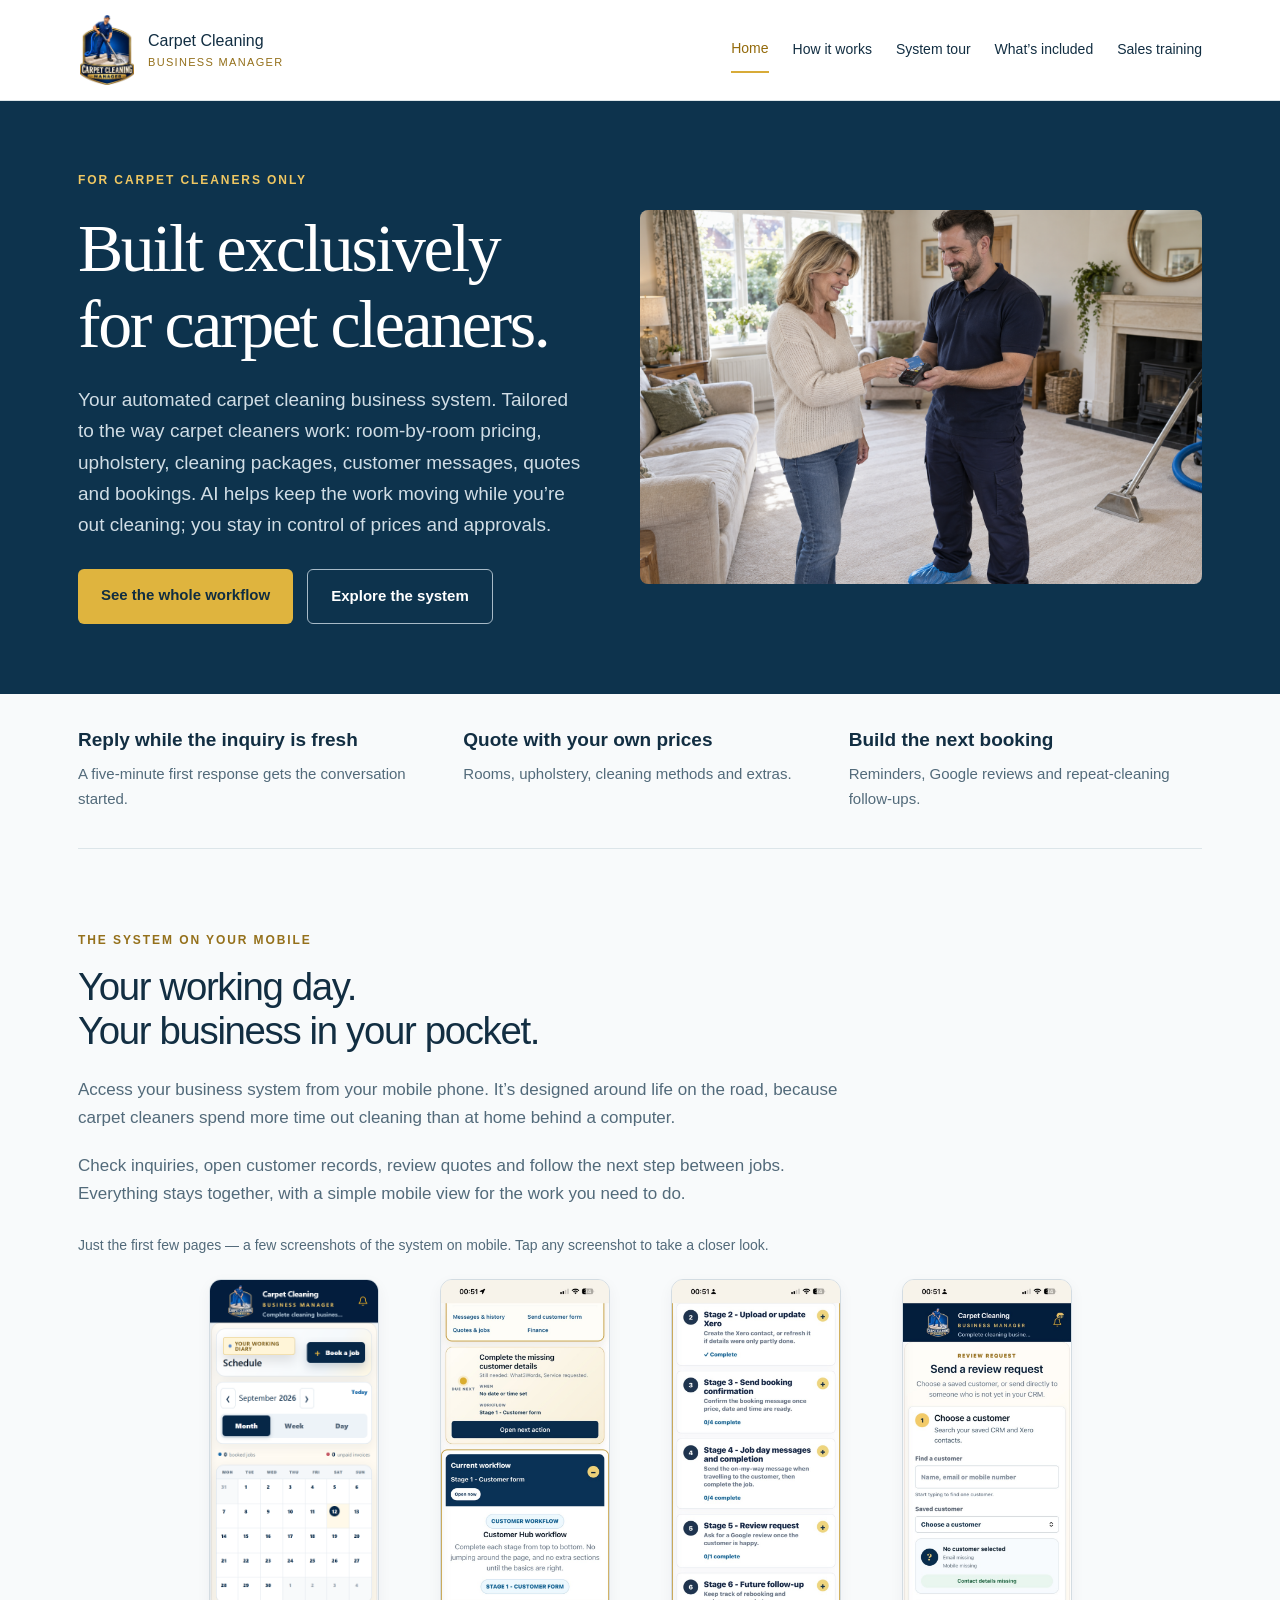
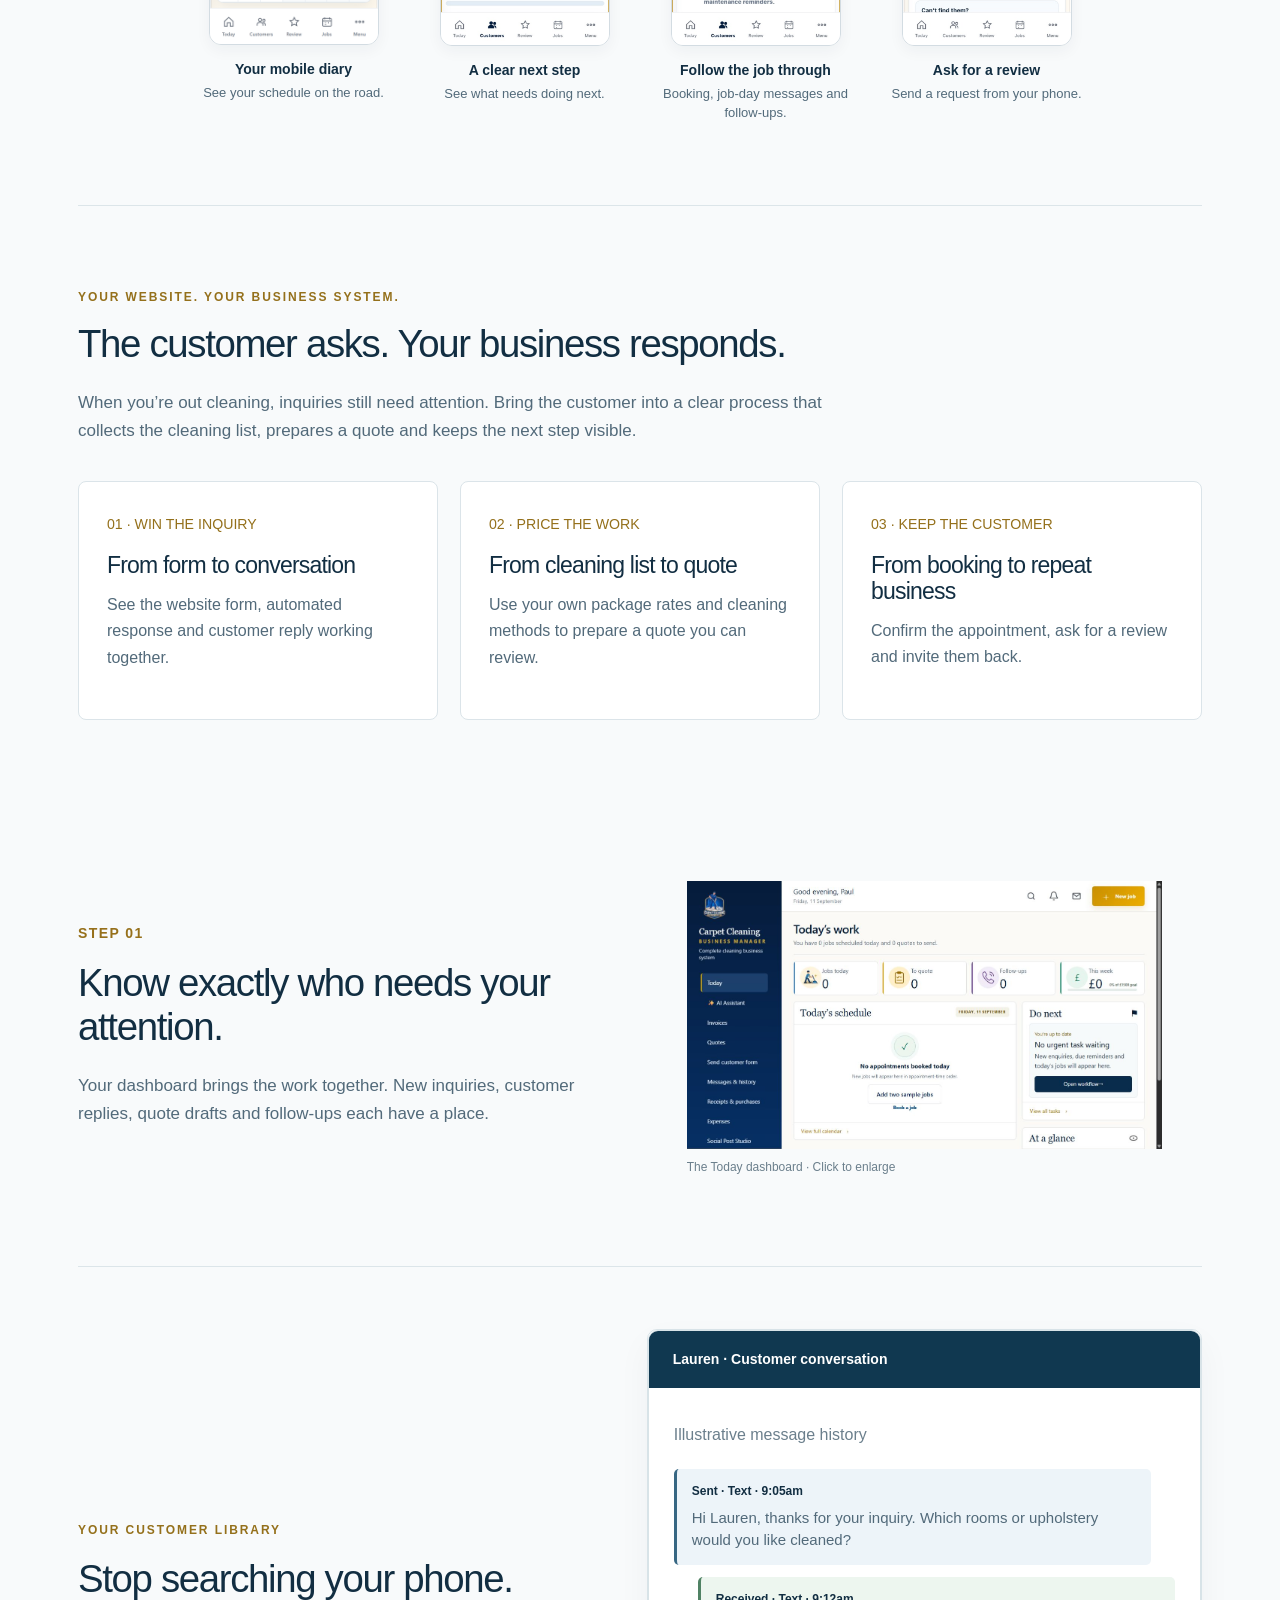
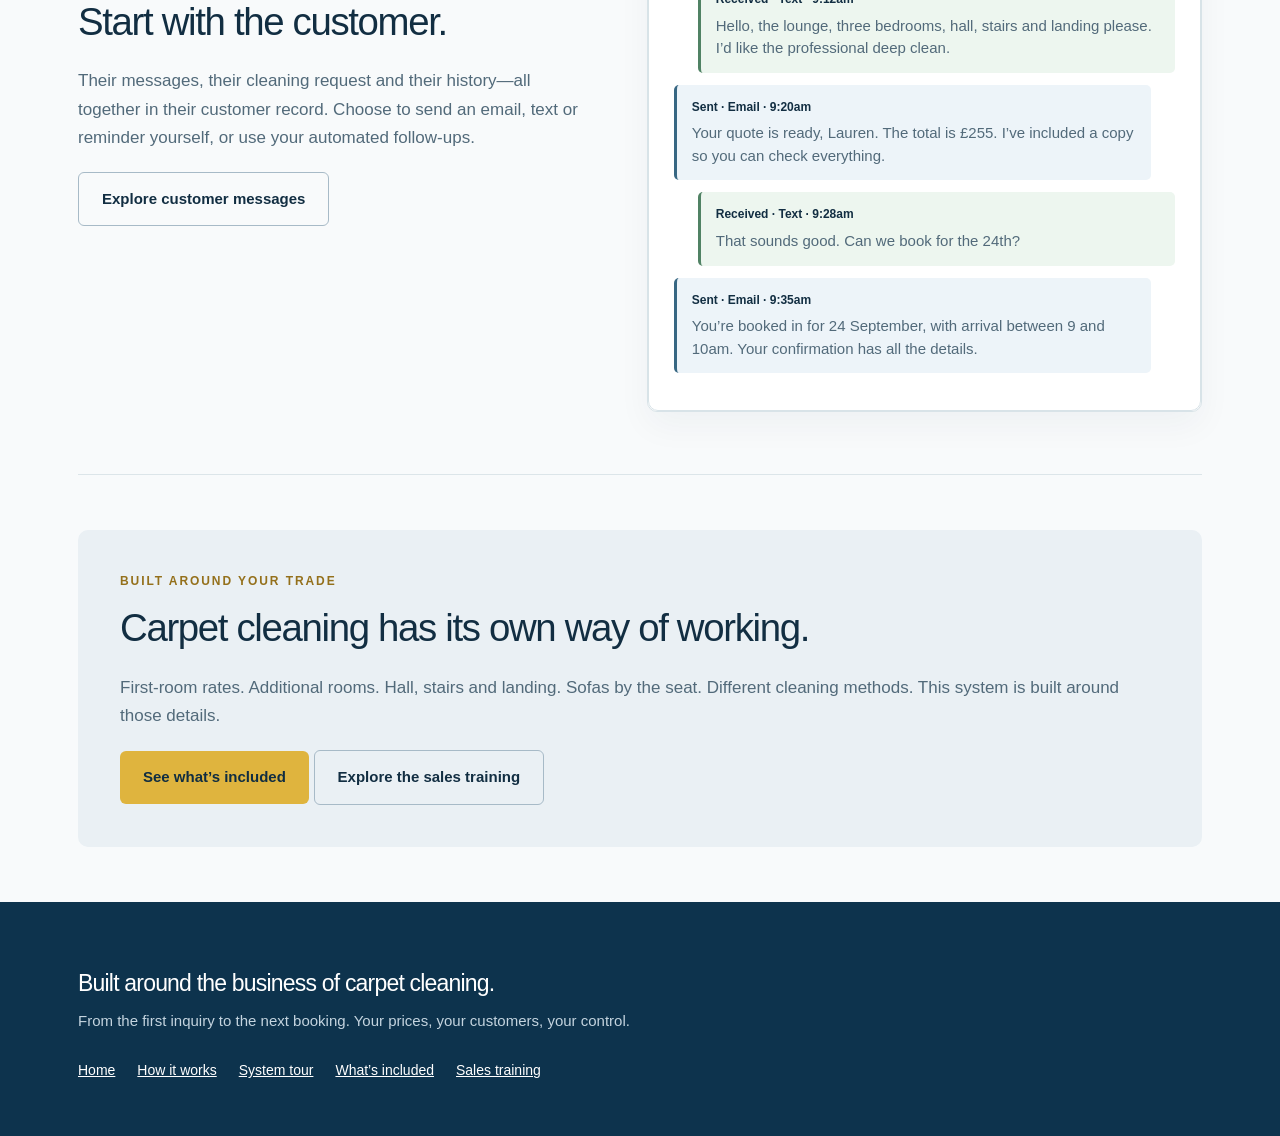
==== commit 703a439e: "Remove customer-identifying mobile photos and use demonstration contact number" ====
--- a/index.html
+++ b/index.html
@@ -1,3 +1,3 @@
 <!DOCTYPE html>
 
-<html lang="en-GB"><head><meta charset="utf-8"/><meta content="width=device-width,initial-scale=1" name="viewport"/><title>Home | Carpet Cleaning Business Manager</title><meta content="An automated, AI-assisted business system built for carpet cleaners. Inquiries, quotes, booking, reviews and repeat work." name="description"/><link href="site.css" rel="stylesheet"/></head><body><header><div class="wrap nav"><a class="brand" href="index.html"><img alt="Carpet Cleaning Manager badge" src="business-manager-badge.png"/><span>Carpet Cleaning<small>BUSINESS MANAGER</small></span></a><nav aria-label="Main navigation" class="links"><a class="active" href="index.html">Home</a><a class="" href="workflow.html">How it works</a><a class="" href="system.html">System tour</a><a class="" href="features.html">What’s included</a><a class="" href="sales-training.html">Sales training</a></nav></div></header><section class="hero"><div class="wrap hero-grid"><div><div class="kicker">FOR CARPET CLEANERS ONLY</div><h1>Built exclusively<br/>for carpet cleaners.</h1><p>Your automated carpet cleaning business system. Tailored to the way carpet cleaners work: room-by-room pricing, upholstery, cleaning packages, customer messages, quotes and bookings. AI helps keep the work moving while you’re out cleaning; you stay in control of prices and approvals.</p><div class="actions"><a class="btn" href="workflow.html">See the whole workflow</a><a class="btn secondary" href="system.html">Explore the system</a></div></div><img alt="Carpet cleaner taking a card payment after cleaning a customer’s carpet" class="hero-photo" src="payment-hero.png"/></div></section><main class="wrap"><div class="strip"><div><b>Reply while the inquiry is fresh</b><p>A five-minute first response gets the conversation started.</p></div><div><b>Quote with your own prices</b><p>Rooms, upholstery, cleaning methods and extras.</p></div><div><b>Build the next booking</b><p>Reminders, Google reviews and repeat-cleaning follow-ups.</p></div></div><section class="mobile-showcase section" id="mobile"><div class="intro"><div class="kicker">THE SYSTEM ON YOUR MOBILE</div><h2>Your working day.<br/>Your business in your pocket.</h2><p>Access your business system from your mobile phone. It’s designed around life on the road, because carpet cleaners spend more time out cleaning than at home behind a computer.</p><p>Check inquiries, open customer records, review quotes and follow the next step between jobs. Everything stays together, with a simple mobile view for the work you need to do.</p></div><p class="mobile-gallery-note">Just the first few pages — a few screenshots of the system on mobile. Tap any screenshot to take a closer look.</p><div class="compact-mobile-gallery"><figure><button aria-label="Enlarge your day at a glance" class="mobile-thumb" onclick="const d=document.getElementById('lightbox');d.querySelector('img').src=this.querySelector('img').src;d.showModal()" type="button"><img alt="Mobile screen: Your day at a glance" loading="lazy" src="current/mobile-user-1.jpg"/></button><figcaption><b>Your day at a glance</b><span>Inquiries and today’s work.</span></figcaption></figure><figure><button aria-label="Enlarge your business overview" class="mobile-thumb" onclick="const d=document.getElementById('lightbox');d.querySelector('img').src=this.querySelector('img').src;d.showModal()" type="button"><img alt="Mobile screen: Your business overview" loading="lazy" src="current/mobile-user-2.jpg"/></button><figcaption><b>Your business overview</b><span>Quotes, weekly figures and messages.</span></figcaption></figure><figure><button aria-label="Enlarge a clear next step" class="mobile-thumb" onclick="const d=document.getElementById('lightbox');d.querySelector('img').src=this.querySelector('img').src;d.showModal()" type="button"><img alt="Mobile screen: A clear next step" loading="lazy" src="current/mobile-user-4.jpg"/></button><figcaption><b>A clear next step</b><span>See what needs doing next.</span></figcaption></figure><figure><button aria-label="Enlarge follow the job through" class="mobile-thumb" onclick="const d=document.getElementById('lightbox');d.querySelector('img').src=this.querySelector('img').src;d.showModal()" type="button"><img alt="Mobile screen: Follow the job through" loading="lazy" src="current/mobile-user-5.jpg"/></button><figcaption><b>Follow the job through</b><span>Booking, job-day messages and follow-ups.</span></figcaption></figure><figure><button aria-label="Enlarge ask for a review" class="mobile-thumb" onclick="const d=document.getElementById('lightbox');d.querySelector('img').src=this.querySelector('img').src;d.showModal()" type="button"><img alt="Mobile screen: Ask for a review" loading="lazy" src="current/mobile-user-6.jpg"/></button><figcaption><b>Ask for a review</b><span>Send a request from your phone.</span></figcaption></figure></div></section><section class="section"><div class="intro"><div class="kicker">YOUR WEBSITE. YOUR BUSINESS SYSTEM.</div><h2>The customer asks. Your business responds.</h2><p>When you’re out cleaning, inquiries still need attention. Bring the customer into a clear process that collects the cleaning list, prepares a quote and keeps the next step visible.</p></div><div class="tiles"><a class="tile" href="workflow.html"><small>01 · WIN THE INQUIRY</small><h3>From form to conversation</h3><p>See the website form, automated response and customer reply working together.</p></a><a class="tile" href="workflow.html"><small>02 · PRICE THE WORK</small><h3>From cleaning list to quote</h3><p>Use your own package rates and cleaning methods to prepare a quote you can review.</p></a><a class="tile" href="workflow.html"><small>03 · KEEP THE CUSTOMER</small><h3>From booking to repeat business</h3><p>Confirm the appointment, ask for a review and invite them back.</p></a></div></section><section class="row"><div><span class="number">STEP 01</span><h2>Know exactly who needs your attention.</h2><p>Your dashboard brings the work together. New inquiries, customer replies, quote drafts and follow-ups each have a place.</p></div><div><figure><img alt="The Today dashboard" class="screenshot tourimage" src="current/dashboard.png" tabindex="0"/><figcaption class="caption">The Today dashboard · Click to enlarge</figcaption></figure></div></section><section class="row"><div><span class="kicker">YOUR CUSTOMER LIBRARY</span><h2>Stop searching your phone. Start with the customer.</h2><p>Their messages, their cleaning request and their history—all together in their customer record. Choose to send an email, text or reminder yourself, or use your automated follow-ups.</p><a class="btn secondary" href="system.html">Explore customer messages</a></div><div class="visual"><div class="visual"><div class="top">Lauren · Customer conversation</div><div class="paper"><p class="caption">Illustrative message history</p><div class="message-entry"><b>Sent · Text · 9:05am</b><p>Hi Lauren, thanks for your inquiry. Which rooms or upholstery would you like cleaned?</p></div><div class="message-entry incoming"><b>Received · Text · 9:12am</b><p>Hello, the lounge, three bedrooms, hall, stairs and landing please. I’d like the professional deep clean.</p></div><div class="message-entry"><b>Sent · Email · 9:20am</b><p>Your quote is ready, Lauren. The total is £255. I’ve included a copy so you can check everything.</p></div><div class="message-entry incoming"><b>Received · Text · 9:28am</b><p>That sounds good. Can we book for the 24th?</p></div><div class="message-entry"><b>Sent · Email · 9:35am</b><p>You’re booked in for 24 September, with arrival between 9 and 10am. Your confirmation has all the details.</p></div></div></div></div></section><div class="closing"><div class="kicker">BUILT AROUND YOUR TRADE</div><h2>Carpet cleaning has its own way of working.</h2><p>First-room rates. Additional rooms. Hall, stairs and landing. Sofas by the seat. Different cleaning methods. This system is built around those details.</p><a class="btn" href="features.html">See what’s included</a> <a class="btn secondary" href="sales-training.html">Explore the sales training</a></div></main><footer class="footer"><div class="wrap"><h3>Built around the business of carpet cleaning.</h3><p>From the first inquiry to the next booking. Your prices, your customers, your control.</p><nav aria-label="Footer navigation"><a class="active" href="index.html">Home</a><a class="" href="workflow.html">How it works</a><a class="" href="system.html">System tour</a><a class="" href="features.html">What’s included</a><a class="" href="sales-training.html">Sales training</a></nav></div></footer><dialog id="lightbox"><button onclick="this.closest('dialog').close()">Close image</button><img alt="Enlarged system screenshot"/></dialog><script>document.querySelectorAll('.tourimage').forEach(x=>x.addEventListener('click',()=>{const d=document.querySelector('dialog');d.querySelector('img').src=x.src;d.showModal();}));</script></body></html>+<html lang="en-GB"><head><meta charset="utf-8"/><meta content="width=device-width,initial-scale=1" name="viewport"/><title>Home | Carpet Cleaning Business Manager</title><meta content="An automated, AI-assisted business system built for carpet cleaners. Inquiries, quotes, booking, reviews and repeat work." name="description"/><link href="site.css" rel="stylesheet"/></head><body><header><div class="wrap nav"><a class="brand" href="index.html"><img alt="Carpet Cleaning Manager badge" src="business-manager-badge.png"/><span>Carpet Cleaning<small>BUSINESS MANAGER</small></span></a><nav aria-label="Main navigation" class="links"><a class="active" href="index.html">Home</a><a class="" href="workflow.html">How it works</a><a class="" href="system.html">System tour</a><a class="" href="features.html">What’s included</a><a class="" href="sales-training.html">Sales training</a></nav></div></header><section class="hero"><div class="wrap hero-grid"><div><div class="kicker">FOR CARPET CLEANERS ONLY</div><h1>Built exclusively<br/>for carpet cleaners.</h1><p>Your automated carpet cleaning business system. Tailored to the way carpet cleaners work: room-by-room pricing, upholstery, cleaning packages, customer messages, quotes and bookings. AI helps keep the work moving while you’re out cleaning; you stay in control of prices and approvals.</p><div class="actions"><a class="btn" href="workflow.html">See the whole workflow</a><a class="btn secondary" href="system.html">Explore the system</a></div></div><img alt="Carpet cleaner taking a card payment after cleaning a customer’s carpet" class="hero-photo" src="payment-hero.png"/></div></section><main class="wrap"><div class="strip"><div><b>Reply while the inquiry is fresh</b><p>A five-minute first response gets the conversation started.</p></div><div><b>Quote with your own prices</b><p>Rooms, upholstery, cleaning methods and extras.</p></div><div><b>Build the next booking</b><p>Reminders, Google reviews and repeat-cleaning follow-ups.</p></div></div><section class="mobile-showcase section" id="mobile"><div class="intro"><div class="kicker">THE SYSTEM ON YOUR MOBILE</div><h2>Your working day.<br/>Your business in your pocket.</h2><p>Access your business system from your mobile phone. It’s designed around life on the road, because carpet cleaners spend more time out cleaning than at home behind a computer.</p><p>Check inquiries, open customer records, review quotes and follow the next step between jobs. Everything stays together, with a simple mobile view for the work you need to do.</p></div><p class="mobile-gallery-note">Just the first few pages — a few screenshots of the system on mobile. Tap any screenshot to take a closer look.</p><div class="compact-mobile-gallery"><figure><button aria-label="Enlarge your day at a glance" class="mobile-thumb" onclick="const d=document.getElementById('lightbox');d.querySelector('img').src=this.querySelector('img').src;d.showModal()" type="button"><img alt="Mobile diary with no customer data" loading="lazy" src="current/mobile-calendar.png"/></button><figcaption><b>Your mobile diary</b><span>See your schedule on the road.</span></figcaption></figure><figure><button aria-label="Enlarge a clear next step" class="mobile-thumb" onclick="const d=document.getElementById('lightbox');d.querySelector('img').src=this.querySelector('img').src;d.showModal()" type="button"><img alt="Mobile screen: A clear next step" loading="lazy" src="current/mobile-user-4.jpg"/></button><figcaption><b>A clear next step</b><span>See what needs doing next.</span></figcaption></figure><figure><button aria-label="Enlarge follow the job through" class="mobile-thumb" onclick="const d=document.getElementById('lightbox');d.querySelector('img').src=this.querySelector('img').src;d.showModal()" type="button"><img alt="Mobile screen: Follow the job through" loading="lazy" src="current/mobile-user-5.jpg"/></button><figcaption><b>Follow the job through</b><span>Booking, job-day messages and follow-ups.</span></figcaption></figure><figure><button aria-label="Enlarge ask for a review" class="mobile-thumb" onclick="const d=document.getElementById('lightbox');d.querySelector('img').src=this.querySelector('img').src;d.showModal()" type="button"><img alt="Mobile screen: Ask for a review" loading="lazy" src="current/mobile-user-6.jpg"/></button><figcaption><b>Ask for a review</b><span>Send a request from your phone.</span></figcaption></figure></div></section><section class="section"><div class="intro"><div class="kicker">YOUR WEBSITE. YOUR BUSINESS SYSTEM.</div><h2>The customer asks. Your business responds.</h2><p>When you’re out cleaning, inquiries still need attention. Bring the customer into a clear process that collects the cleaning list, prepares a quote and keeps the next step visible.</p></div><div class="tiles"><a class="tile" href="workflow.html"><small>01 · WIN THE INQUIRY</small><h3>From form to conversation</h3><p>See the website form, automated response and customer reply working together.</p></a><a class="tile" href="workflow.html"><small>02 · PRICE THE WORK</small><h3>From cleaning list to quote</h3><p>Use your own package rates and cleaning methods to prepare a quote you can review.</p></a><a class="tile" href="workflow.html"><small>03 · KEEP THE CUSTOMER</small><h3>From booking to repeat business</h3><p>Confirm the appointment, ask for a review and invite them back.</p></a></div></section><section class="row"><div><span class="number">STEP 01</span><h2>Know exactly who needs your attention.</h2><p>Your dashboard brings the work together. New inquiries, customer replies, quote drafts and follow-ups each have a place.</p></div><div><figure><img alt="The Today dashboard" class="screenshot tourimage" src="current/dashboard.png" tabindex="0"/><figcaption class="caption">The Today dashboard · Click to enlarge</figcaption></figure></div></section><section class="row"><div><span class="kicker">YOUR CUSTOMER LIBRARY</span><h2>Stop searching your phone. Start with the customer.</h2><p>Their messages, their cleaning request and their history—all together in their customer record. Choose to send an email, text or reminder yourself, or use your automated follow-ups.</p><a class="btn secondary" href="system.html">Explore customer messages</a></div><div class="visual"><div class="visual"><div class="top">Lauren · Customer conversation</div><div class="paper"><p class="caption">Illustrative message history</p><div class="message-entry"><b>Sent · Text · 9:05am</b><p>Hi Lauren, thanks for your inquiry. Which rooms or upholstery would you like cleaned?</p></div><div class="message-entry incoming"><b>Received · Text · 9:12am</b><p>Hello, the lounge, three bedrooms, hall, stairs and landing please. I’d like the professional deep clean.</p></div><div class="message-entry"><b>Sent · Email · 9:20am</b><p>Your quote is ready, Lauren. The total is £255. I’ve included a copy so you can check everything.</p></div><div class="message-entry incoming"><b>Received · Text · 9:28am</b><p>That sounds good. Can we book for the 24th?</p></div><div class="message-entry"><b>Sent · Email · 9:35am</b><p>You’re booked in for 24 September, with arrival between 9 and 10am. Your confirmation has all the details.</p></div></div></div></div></section><div class="closing"><div class="kicker">BUILT AROUND YOUR TRADE</div><h2>Carpet cleaning has its own way of working.</h2><p>First-room rates. Additional rooms. Hall, stairs and landing. Sofas by the seat. Different cleaning methods. This system is built around those details.</p><a class="btn" href="features.html">See what’s included</a> <a class="btn secondary" href="sales-training.html">Explore the sales training</a></div></main><footer class="footer"><div class="wrap"><h3>Built around the business of carpet cleaning.</h3><p>From the first inquiry to the next booking. Your prices, your customers, your control.</p><nav aria-label="Footer navigation"><a class="active" href="index.html">Home</a><a class="" href="workflow.html">How it works</a><a class="" href="system.html">System tour</a><a class="" href="features.html">What’s included</a><a class="" href="sales-training.html">Sales training</a></nav></div></footer><dialog id="lightbox"><button onclick="this.closest('dialog').close()">Close image</button><img alt="Enlarged system screenshot"/></dialog><script>document.querySelectorAll('.tourimage').forEach(x=>x.addEventListener('click',()=>{const d=document.querySelector('dialog');d.querySelector('img').src=x.src;d.showModal();}));</script></body></html>
--- a/site.css
+++ b/site.css
@@ -4,3 +4,5 @@
 .mobile-showcase{border-bottom:1px solid #dce5e9}.mobile-layout{display:grid;grid-template-columns:.85fr 1.3fr;gap:55px;align-items:center;margin-top:38px}.mobile-benefits h3{font-size:23px;margin-top:28px}.mobile-screens{display:grid;grid-template-columns:1fr 1fr;gap:24px;align-items:start}.mobile-screens figure{margin:0;min-width:0}.mobile-screens img{width:100%;border:1px solid #cbd6df;border-radius:16px;box-shadow:0 12px 26px #102e4210}.mobile-screens a{display:block}.mobile-screens figcaption{padding:16px 2px;font-size:14px;line-height:1.5}.mobile-screens figcaption span{display:block;font-size:12px;color:#526a7a;margin-top:5px}@media(max-width:820px){.mobile-layout{grid-template-columns:1fr;gap:28px}.mobile-screens{gap:20px;max-width:600px;margin:auto}}@media(max-width:480px){.mobile-screens{grid-template-columns:1fr;width:100%;max-width:340px;gap:30px}.mobile-screens figcaption{font-size:17px}.mobile-screens figcaption span{font-size:14px}}
 
 .compact-mobile-gallery{display:grid;grid-template-columns:repeat(5,minmax(0,1fr));gap:24px;align-items:start;margin-top:22px}.compact-mobile-gallery figure{margin:0;min-width:0}.mobile-thumb{display:block;background:none;border:0;padding:0;width:100%;max-width:170px;margin:0 auto;cursor:zoom-in}.mobile-thumb img{width:100%;height:auto;border:1px solid #d3dce2;border-radius:12px;box-shadow:0 5px 15px #102e420c}.compact-mobile-gallery figcaption{font-size:14px;line-height:1.45;margin-top:14px;text-align:center}.compact-mobile-gallery figcaption span{display:block;color:#526a7a;font-size:13px;margin-top:5px}.mobile-gallery-note{font-size:14px;color:#526a7a;margin-top:26px}@media(max-width:820px){.compact-mobile-gallery{grid-template-columns:repeat(3,minmax(0,1fr));gap:24px 18px}.mobile-thumb{max-width:145px}}@media(max-width:480px){.compact-mobile-gallery{grid-template-columns:repeat(2,minmax(0,1fr));gap:25px 18px}.mobile-thumb{max-width:130px}.compact-mobile-gallery figcaption{font-size:14px}.mobile-showcase h2{font-size:32px}}
+
+@media(min-width:821px){.compact-mobile-gallery{grid-template-columns:repeat(4,minmax(0,1fr));max-width:900px;margin-left:auto;margin-right:auto}}
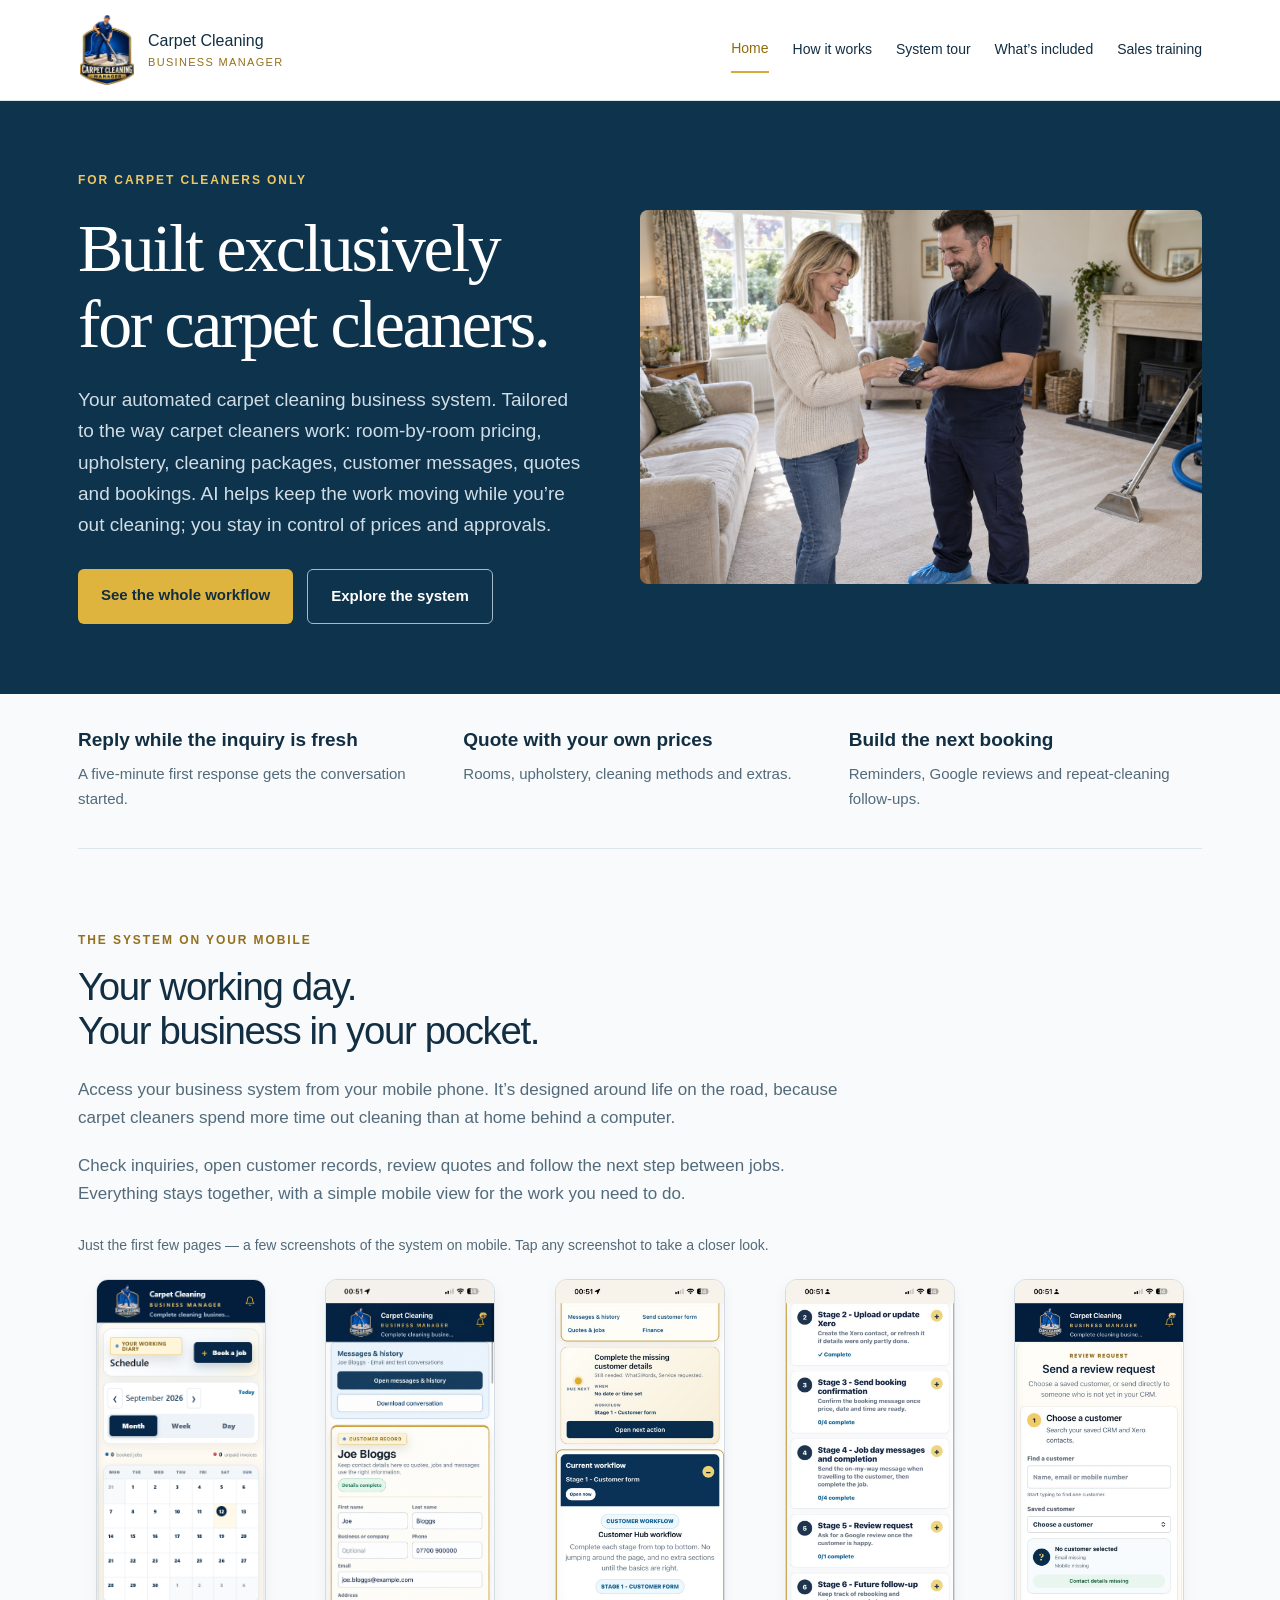
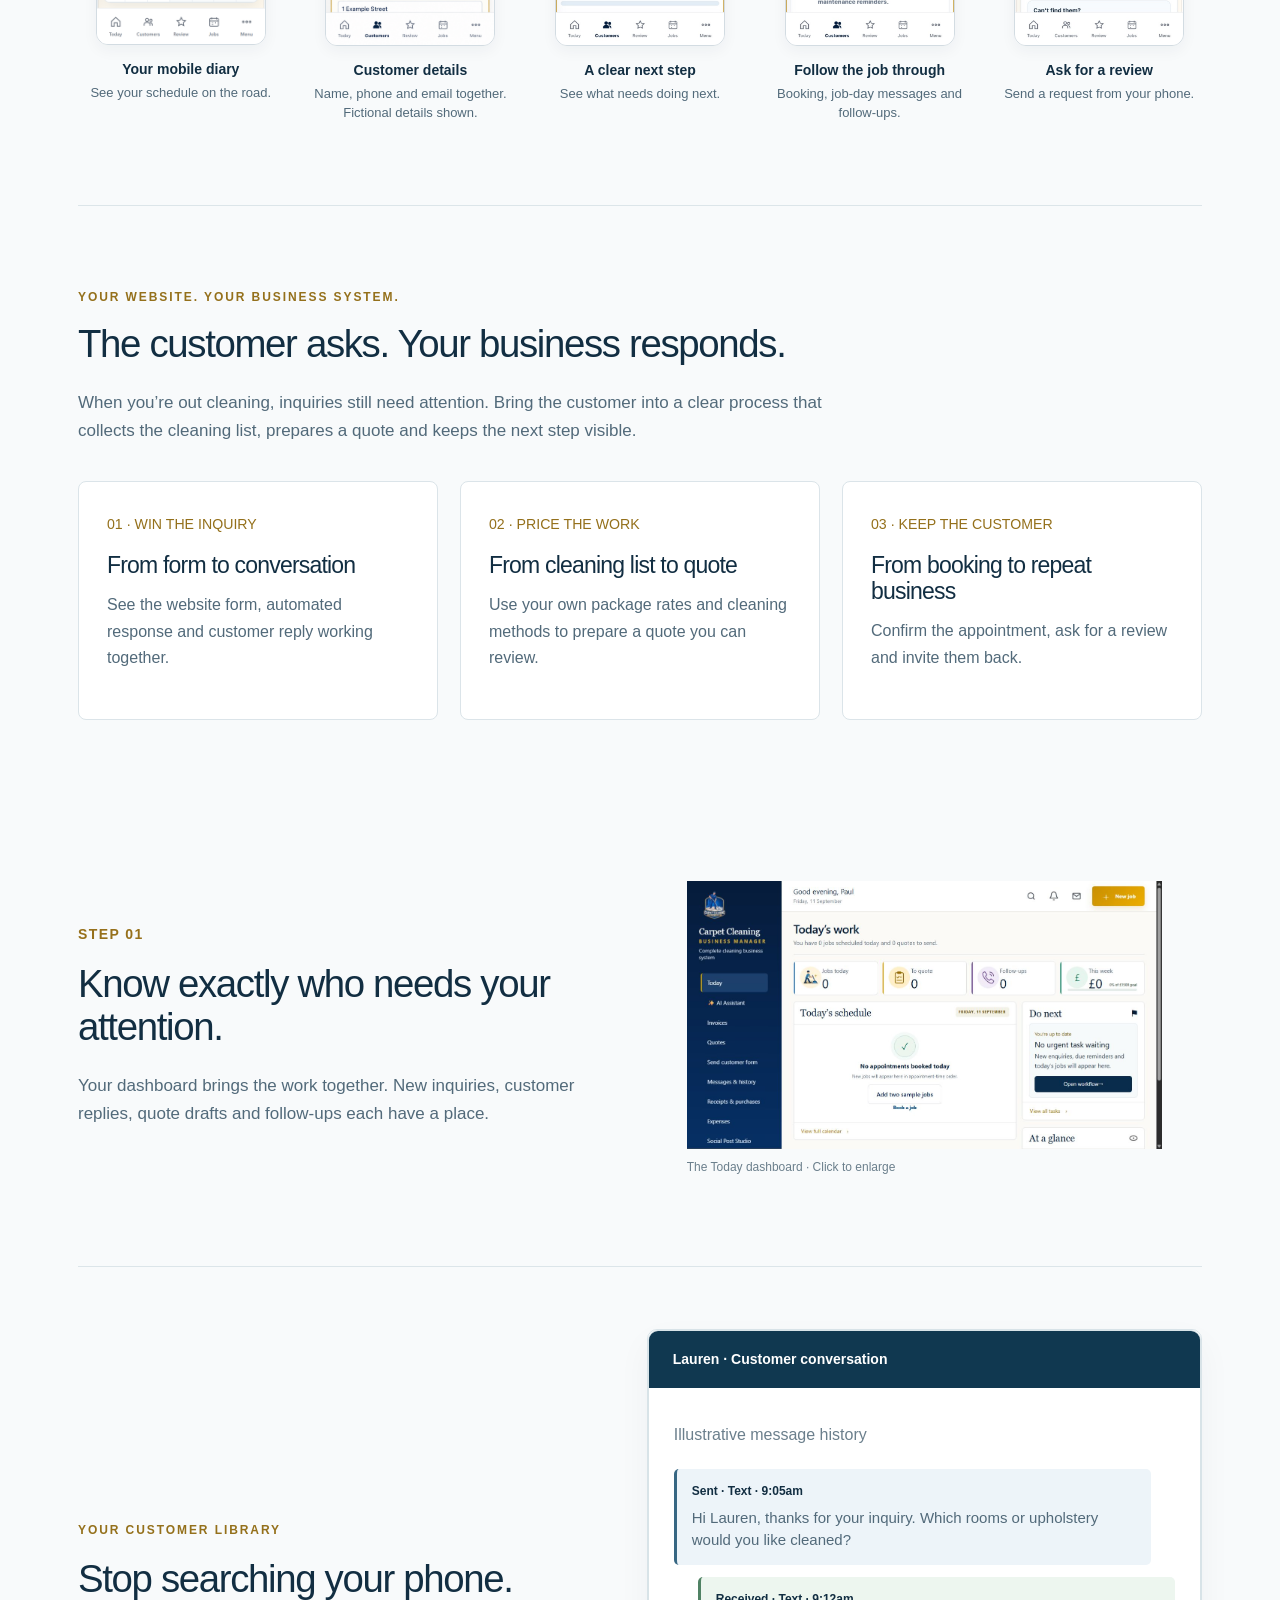
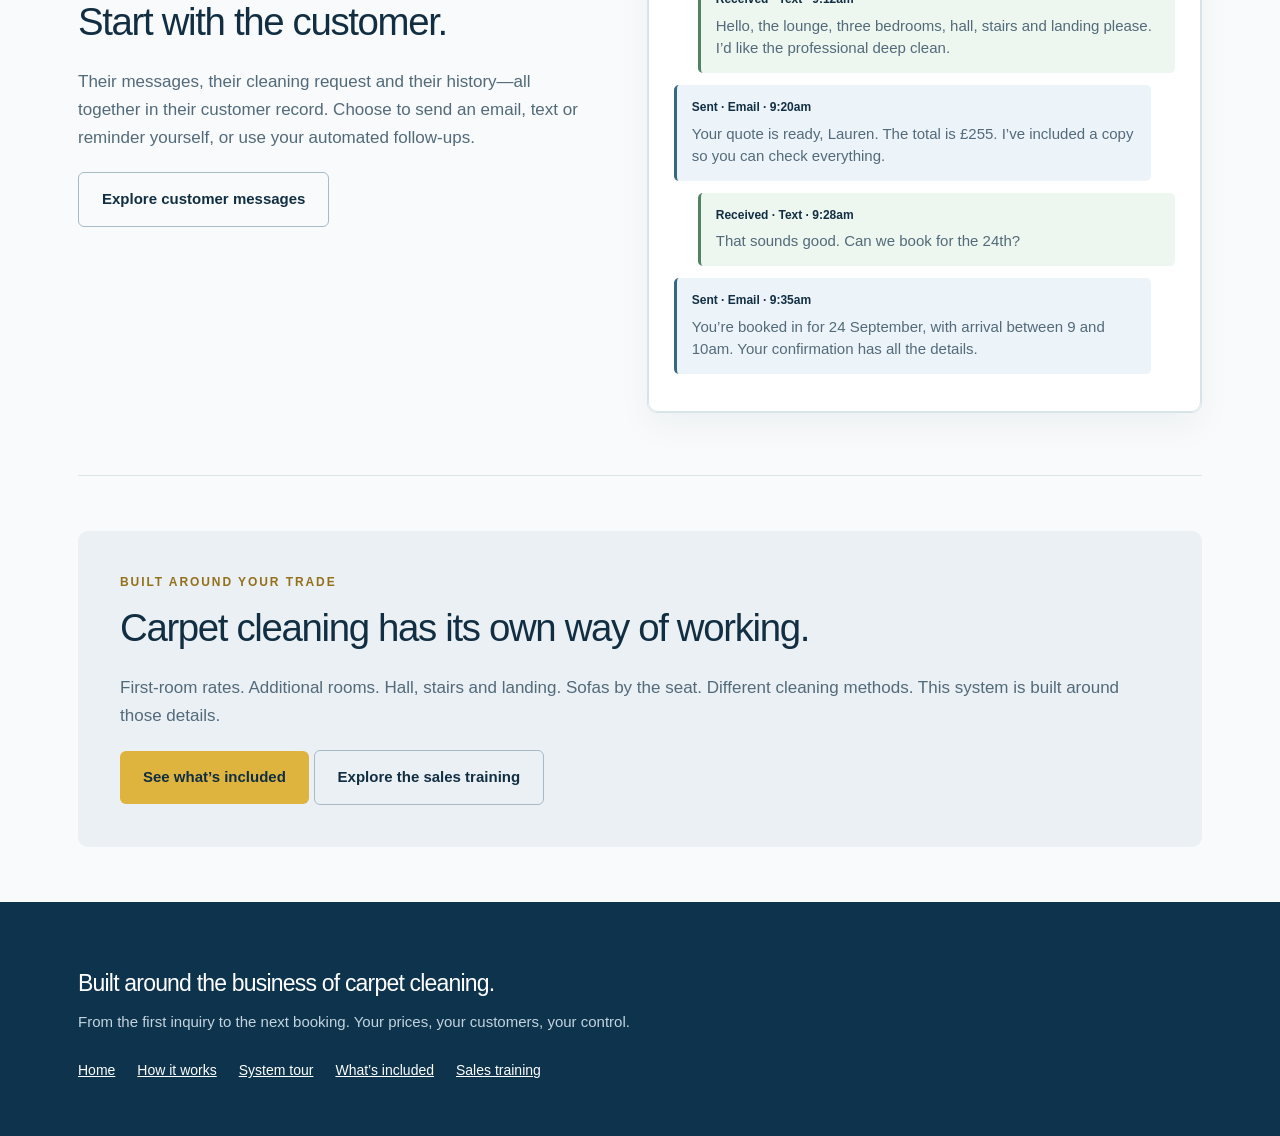
==== commit c3f5cfb0: "Show customer contact fields using anonymised demonstration screenshot" ====
--- a/index.html
+++ b/index.html
@@ -1,3 +1,3 @@
 <!DOCTYPE html>
 
-<html lang="en-GB"><head><meta charset="utf-8"/><meta content="width=device-width,initial-scale=1" name="viewport"/><title>Home | Carpet Cleaning Business Manager</title><meta content="An automated, AI-assisted business system built for carpet cleaners. Inquiries, quotes, booking, reviews and repeat work." name="description"/><link href="site.css" rel="stylesheet"/></head><body><header><div class="wrap nav"><a class="brand" href="index.html"><img alt="Carpet Cleaning Manager badge" src="business-manager-badge.png"/><span>Carpet Cleaning<small>BUSINESS MANAGER</small></span></a><nav aria-label="Main navigation" class="links"><a class="active" href="index.html">Home</a><a class="" href="workflow.html">How it works</a><a class="" href="system.html">System tour</a><a class="" href="features.html">What’s included</a><a class="" href="sales-training.html">Sales training</a></nav></div></header><section class="hero"><div class="wrap hero-grid"><div><div class="kicker">FOR CARPET CLEANERS ONLY</div><h1>Built exclusively<br/>for carpet cleaners.</h1><p>Your automated carpet cleaning business system. Tailored to the way carpet cleaners work: room-by-room pricing, upholstery, cleaning packages, customer messages, quotes and bookings. AI helps keep the work moving while you’re out cleaning; you stay in control of prices and approvals.</p><div class="actions"><a class="btn" href="workflow.html">See the whole workflow</a><a class="btn secondary" href="system.html">Explore the system</a></div></div><img alt="Carpet cleaner taking a card payment after cleaning a customer’s carpet" class="hero-photo" src="payment-hero.png"/></div></section><main class="wrap"><div class="strip"><div><b>Reply while the inquiry is fresh</b><p>A five-minute first response gets the conversation started.</p></div><div><b>Quote with your own prices</b><p>Rooms, upholstery, cleaning methods and extras.</p></div><div><b>Build the next booking</b><p>Reminders, Google reviews and repeat-cleaning follow-ups.</p></div></div><section class="mobile-showcase section" id="mobile"><div class="intro"><div class="kicker">THE SYSTEM ON YOUR MOBILE</div><h2>Your working day.<br/>Your business in your pocket.</h2><p>Access your business system from your mobile phone. It’s designed around life on the road, because carpet cleaners spend more time out cleaning than at home behind a computer.</p><p>Check inquiries, open customer records, review quotes and follow the next step between jobs. Everything stays together, with a simple mobile view for the work you need to do.</p></div><p class="mobile-gallery-note">Just the first few pages — a few screenshots of the system on mobile. Tap any screenshot to take a closer look.</p><div class="compact-mobile-gallery"><figure><button aria-label="Enlarge your day at a glance" class="mobile-thumb" onclick="const d=document.getElementById('lightbox');d.querySelector('img').src=this.querySelector('img').src;d.showModal()" type="button"><img alt="Mobile diary with no customer data" loading="lazy" src="current/mobile-calendar.png"/></button><figcaption><b>Your mobile diary</b><span>See your schedule on the road.</span></figcaption></figure><figure><button aria-label="Enlarge a clear next step" class="mobile-thumb" onclick="const d=document.getElementById('lightbox');d.querySelector('img').src=this.querySelector('img').src;d.showModal()" type="button"><img alt="Mobile screen: A clear next step" loading="lazy" src="current/mobile-user-4.jpg"/></button><figcaption><b>A clear next step</b><span>See what needs doing next.</span></figcaption></figure><figure><button aria-label="Enlarge follow the job through" class="mobile-thumb" onclick="const d=document.getElementById('lightbox');d.querySelector('img').src=this.querySelector('img').src;d.showModal()" type="button"><img alt="Mobile screen: Follow the job through" loading="lazy" src="current/mobile-user-5.jpg"/></button><figcaption><b>Follow the job through</b><span>Booking, job-day messages and follow-ups.</span></figcaption></figure><figure><button aria-label="Enlarge ask for a review" class="mobile-thumb" onclick="const d=document.getElementById('lightbox');d.querySelector('img').src=this.querySelector('img').src;d.showModal()" type="button"><img alt="Mobile screen: Ask for a review" loading="lazy" src="current/mobile-user-6.jpg"/></button><figcaption><b>Ask for a review</b><span>Send a request from your phone.</span></figcaption></figure></div></section><section class="section"><div class="intro"><div class="kicker">YOUR WEBSITE. YOUR BUSINESS SYSTEM.</div><h2>The customer asks. Your business responds.</h2><p>When you’re out cleaning, inquiries still need attention. Bring the customer into a clear process that collects the cleaning list, prepares a quote and keeps the next step visible.</p></div><div class="tiles"><a class="tile" href="workflow.html"><small>01 · WIN THE INQUIRY</small><h3>From form to conversation</h3><p>See the website form, automated response and customer reply working together.</p></a><a class="tile" href="workflow.html"><small>02 · PRICE THE WORK</small><h3>From cleaning list to quote</h3><p>Use your own package rates and cleaning methods to prepare a quote you can review.</p></a><a class="tile" href="workflow.html"><small>03 · KEEP THE CUSTOMER</small><h3>From booking to repeat business</h3><p>Confirm the appointment, ask for a review and invite them back.</p></a></div></section><section class="row"><div><span class="number">STEP 01</span><h2>Know exactly who needs your attention.</h2><p>Your dashboard brings the work together. New inquiries, customer replies, quote drafts and follow-ups each have a place.</p></div><div><figure><img alt="The Today dashboard" class="screenshot tourimage" src="current/dashboard.png" tabindex="0"/><figcaption class="caption">The Today dashboard · Click to enlarge</figcaption></figure></div></section><section class="row"><div><span class="kicker">YOUR CUSTOMER LIBRARY</span><h2>Stop searching your phone. Start with the customer.</h2><p>Their messages, their cleaning request and their history—all together in their customer record. Choose to send an email, text or reminder yourself, or use your automated follow-ups.</p><a class="btn secondary" href="system.html">Explore customer messages</a></div><div class="visual"><div class="visual"><div class="top">Lauren · Customer conversation</div><div class="paper"><p class="caption">Illustrative message history</p><div class="message-entry"><b>Sent · Text · 9:05am</b><p>Hi Lauren, thanks for your inquiry. Which rooms or upholstery would you like cleaned?</p></div><div class="message-entry incoming"><b>Received · Text · 9:12am</b><p>Hello, the lounge, three bedrooms, hall, stairs and landing please. I’d like the professional deep clean.</p></div><div class="message-entry"><b>Sent · Email · 9:20am</b><p>Your quote is ready, Lauren. The total is £255. I’ve included a copy so you can check everything.</p></div><div class="message-entry incoming"><b>Received · Text · 9:28am</b><p>That sounds good. Can we book for the 24th?</p></div><div class="message-entry"><b>Sent · Email · 9:35am</b><p>You’re booked in for 24 September, with arrival between 9 and 10am. Your confirmation has all the details.</p></div></div></div></div></section><div class="closing"><div class="kicker">BUILT AROUND YOUR TRADE</div><h2>Carpet cleaning has its own way of working.</h2><p>First-room rates. Additional rooms. Hall, stairs and landing. Sofas by the seat. Different cleaning methods. This system is built around those details.</p><a class="btn" href="features.html">See what’s included</a> <a class="btn secondary" href="sales-training.html">Explore the sales training</a></div></main><footer class="footer"><div class="wrap"><h3>Built around the business of carpet cleaning.</h3><p>From the first inquiry to the next booking. Your prices, your customers, your control.</p><nav aria-label="Footer navigation"><a class="active" href="index.html">Home</a><a class="" href="workflow.html">How it works</a><a class="" href="system.html">System tour</a><a class="" href="features.html">What’s included</a><a class="" href="sales-training.html">Sales training</a></nav></div></footer><dialog id="lightbox"><button onclick="this.closest('dialog').close()">Close image</button><img alt="Enlarged system screenshot"/></dialog><script>document.querySelectorAll('.tourimage').forEach(x=>x.addEventListener('click',()=>{const d=document.querySelector('dialog');d.querySelector('img').src=x.src;d.showModal();}));</script></body></html>+<html lang="en-GB"><head><meta charset="utf-8"/><meta content="width=device-width,initial-scale=1" name="viewport"/><title>Home | Carpet Cleaning Business Manager</title><meta content="An automated, AI-assisted business system built for carpet cleaners. Inquiries, quotes, booking, reviews and repeat work." name="description"/><link href="site.css" rel="stylesheet"/></head><body><header><div class="wrap nav"><a class="brand" href="index.html"><img alt="Carpet Cleaning Manager badge" src="business-manager-badge.png"/><span>Carpet Cleaning<small>BUSINESS MANAGER</small></span></a><nav aria-label="Main navigation" class="links"><a class="active" href="index.html">Home</a><a class="" href="workflow.html">How it works</a><a class="" href="system.html">System tour</a><a class="" href="features.html">What’s included</a><a class="" href="sales-training.html">Sales training</a></nav></div></header><section class="hero"><div class="wrap hero-grid"><div><div class="kicker">FOR CARPET CLEANERS ONLY</div><h1>Built exclusively<br/>for carpet cleaners.</h1><p>Your automated carpet cleaning business system. Tailored to the way carpet cleaners work: room-by-room pricing, upholstery, cleaning packages, customer messages, quotes and bookings. AI helps keep the work moving while you’re out cleaning; you stay in control of prices and approvals.</p><div class="actions"><a class="btn" href="workflow.html">See the whole workflow</a><a class="btn secondary" href="system.html">Explore the system</a></div></div><img alt="Carpet cleaner taking a card payment after cleaning a customer’s carpet" class="hero-photo" src="payment-hero.png"/></div></section><main class="wrap"><div class="strip"><div><b>Reply while the inquiry is fresh</b><p>A five-minute first response gets the conversation started.</p></div><div><b>Quote with your own prices</b><p>Rooms, upholstery, cleaning methods and extras.</p></div><div><b>Build the next booking</b><p>Reminders, Google reviews and repeat-cleaning follow-ups.</p></div></div><section class="mobile-showcase section" id="mobile"><div class="intro"><div class="kicker">THE SYSTEM ON YOUR MOBILE</div><h2>Your working day.<br/>Your business in your pocket.</h2><p>Access your business system from your mobile phone. It’s designed around life on the road, because carpet cleaners spend more time out cleaning than at home behind a computer.</p><p>Check inquiries, open customer records, review quotes and follow the next step between jobs. Everything stays together, with a simple mobile view for the work you need to do.</p></div><p class="mobile-gallery-note">Just the first few pages — a few screenshots of the system on mobile. Tap any screenshot to take a closer look.</p><div class="compact-mobile-gallery"><figure><button aria-label="Enlarge your day at a glance" class="mobile-thumb" onclick="const d=document.getElementById('lightbox');d.querySelector('img').src=this.querySelector('img').src;d.showModal()" type="button"><img alt="Mobile diary with no customer data" loading="lazy" src="current/mobile-calendar.png"/></button><figcaption><b>Your mobile diary</b><span>See your schedule on the road.</span></figcaption></figure><figure><button aria-label="Enlarge example customer details" class="mobile-thumb" onclick="const d=document.getElementById('lightbox');d.querySelector('img').src=this.querySelector('img').src;d.showModal()" type="button"><img alt="Mobile customer record with fictional Joe Bloggs name, demonstration telephone number and example email address" loading="lazy" src="current/mobile-customer-demo.png"/></button><figcaption><b>Customer details</b><span>Name, phone and email together. Fictional details shown.</span></figcaption></figure><figure><button aria-label="Enlarge a clear next step" class="mobile-thumb" onclick="const d=document.getElementById('lightbox');d.querySelector('img').src=this.querySelector('img').src;d.showModal()" type="button"><img alt="Mobile screen: A clear next step" loading="lazy" src="current/mobile-user-4.jpg"/></button><figcaption><b>A clear next step</b><span>See what needs doing next.</span></figcaption></figure><figure><button aria-label="Enlarge follow the job through" class="mobile-thumb" onclick="const d=document.getElementById('lightbox');d.querySelector('img').src=this.querySelector('img').src;d.showModal()" type="button"><img alt="Mobile screen: Follow the job through" loading="lazy" src="current/mobile-user-5.jpg"/></button><figcaption><b>Follow the job through</b><span>Booking, job-day messages and follow-ups.</span></figcaption></figure><figure><button aria-label="Enlarge ask for a review" class="mobile-thumb" onclick="const d=document.getElementById('lightbox');d.querySelector('img').src=this.querySelector('img').src;d.showModal()" type="button"><img alt="Mobile screen: Ask for a review" loading="lazy" src="current/mobile-user-6.jpg"/></button><figcaption><b>Ask for a review</b><span>Send a request from your phone.</span></figcaption></figure></div></section><section class="section"><div class="intro"><div class="kicker">YOUR WEBSITE. YOUR BUSINESS SYSTEM.</div><h2>The customer asks. Your business responds.</h2><p>When you’re out cleaning, inquiries still need attention. Bring the customer into a clear process that collects the cleaning list, prepares a quote and keeps the next step visible.</p></div><div class="tiles"><a class="tile" href="workflow.html"><small>01 · WIN THE INQUIRY</small><h3>From form to conversation</h3><p>See the website form, automated response and customer reply working together.</p></a><a class="tile" href="workflow.html"><small>02 · PRICE THE WORK</small><h3>From cleaning list to quote</h3><p>Use your own package rates and cleaning methods to prepare a quote you can review.</p></a><a class="tile" href="workflow.html"><small>03 · KEEP THE CUSTOMER</small><h3>From booking to repeat business</h3><p>Confirm the appointment, ask for a review and invite them back.</p></a></div></section><section class="row"><div><span class="number">STEP 01</span><h2>Know exactly who needs your attention.</h2><p>Your dashboard brings the work together. New inquiries, customer replies, quote drafts and follow-ups each have a place.</p></div><div><figure><img alt="The Today dashboard" class="screenshot tourimage" src="current/dashboard.png" tabindex="0"/><figcaption class="caption">The Today dashboard · Click to enlarge</figcaption></figure></div></section><section class="row"><div><span class="kicker">YOUR CUSTOMER LIBRARY</span><h2>Stop searching your phone. Start with the customer.</h2><p>Their messages, their cleaning request and their history—all together in their customer record. Choose to send an email, text or reminder yourself, or use your automated follow-ups.</p><a class="btn secondary" href="system.html">Explore customer messages</a></div><div class="visual"><div class="visual"><div class="top">Lauren · Customer conversation</div><div class="paper"><p class="caption">Illustrative message history</p><div class="message-entry"><b>Sent · Text · 9:05am</b><p>Hi Lauren, thanks for your inquiry. Which rooms or upholstery would you like cleaned?</p></div><div class="message-entry incoming"><b>Received · Text · 9:12am</b><p>Hello, the lounge, three bedrooms, hall, stairs and landing please. I’d like the professional deep clean.</p></div><div class="message-entry"><b>Sent · Email · 9:20am</b><p>Your quote is ready, Lauren. The total is £255. I’ve included a copy so you can check everything.</p></div><div class="message-entry incoming"><b>Received · Text · 9:28am</b><p>That sounds good. Can we book for the 24th?</p></div><div class="message-entry"><b>Sent · Email · 9:35am</b><p>You’re booked in for 24 September, with arrival between 9 and 10am. Your confirmation has all the details.</p></div></div></div></div></section><div class="closing"><div class="kicker">BUILT AROUND YOUR TRADE</div><h2>Carpet cleaning has its own way of working.</h2><p>First-room rates. Additional rooms. Hall, stairs and landing. Sofas by the seat. Different cleaning methods. This system is built around those details.</p><a class="btn" href="features.html">See what’s included</a> <a class="btn secondary" href="sales-training.html">Explore the sales training</a></div></main><footer class="footer"><div class="wrap"><h3>Built around the business of carpet cleaning.</h3><p>From the first inquiry to the next booking. Your prices, your customers, your control.</p><nav aria-label="Footer navigation"><a class="active" href="index.html">Home</a><a class="" href="workflow.html">How it works</a><a class="" href="system.html">System tour</a><a class="" href="features.html">What’s included</a><a class="" href="sales-training.html">Sales training</a></nav></div></footer><dialog id="lightbox"><button onclick="this.closest('dialog').close()">Close image</button><img alt="Enlarged system screenshot"/></dialog><script>document.querySelectorAll('.tourimage').forEach(x=>x.addEventListener('click',()=>{const d=document.querySelector('dialog');d.querySelector('img').src=x.src;d.showModal();}));</script></body></html>
--- a/site.css
+++ b/site.css
@@ -6,3 +6,5 @@
 .compact-mobile-gallery{display:grid;grid-template-columns:repeat(5,minmax(0,1fr));gap:24px;align-items:start;margin-top:22px}.compact-mobile-gallery figure{margin:0;min-width:0}.mobile-thumb{display:block;background:none;border:0;padding:0;width:100%;max-width:170px;margin:0 auto;cursor:zoom-in}.mobile-thumb img{width:100%;height:auto;border:1px solid #d3dce2;border-radius:12px;box-shadow:0 5px 15px #102e420c}.compact-mobile-gallery figcaption{font-size:14px;line-height:1.45;margin-top:14px;text-align:center}.compact-mobile-gallery figcaption span{display:block;color:#526a7a;font-size:13px;margin-top:5px}.mobile-gallery-note{font-size:14px;color:#526a7a;margin-top:26px}@media(max-width:820px){.compact-mobile-gallery{grid-template-columns:repeat(3,minmax(0,1fr));gap:24px 18px}.mobile-thumb{max-width:145px}}@media(max-width:480px){.compact-mobile-gallery{grid-template-columns:repeat(2,minmax(0,1fr));gap:25px 18px}.mobile-thumb{max-width:130px}.compact-mobile-gallery figcaption{font-size:14px}.mobile-showcase h2{font-size:32px}}
 
 @media(min-width:821px){.compact-mobile-gallery{grid-template-columns:repeat(4,minmax(0,1fr));max-width:900px;margin-left:auto;margin-right:auto}}
+
+@media(min-width:821px){.compact-mobile-gallery{grid-template-columns:repeat(5,minmax(0,1fr));max-width:none}}
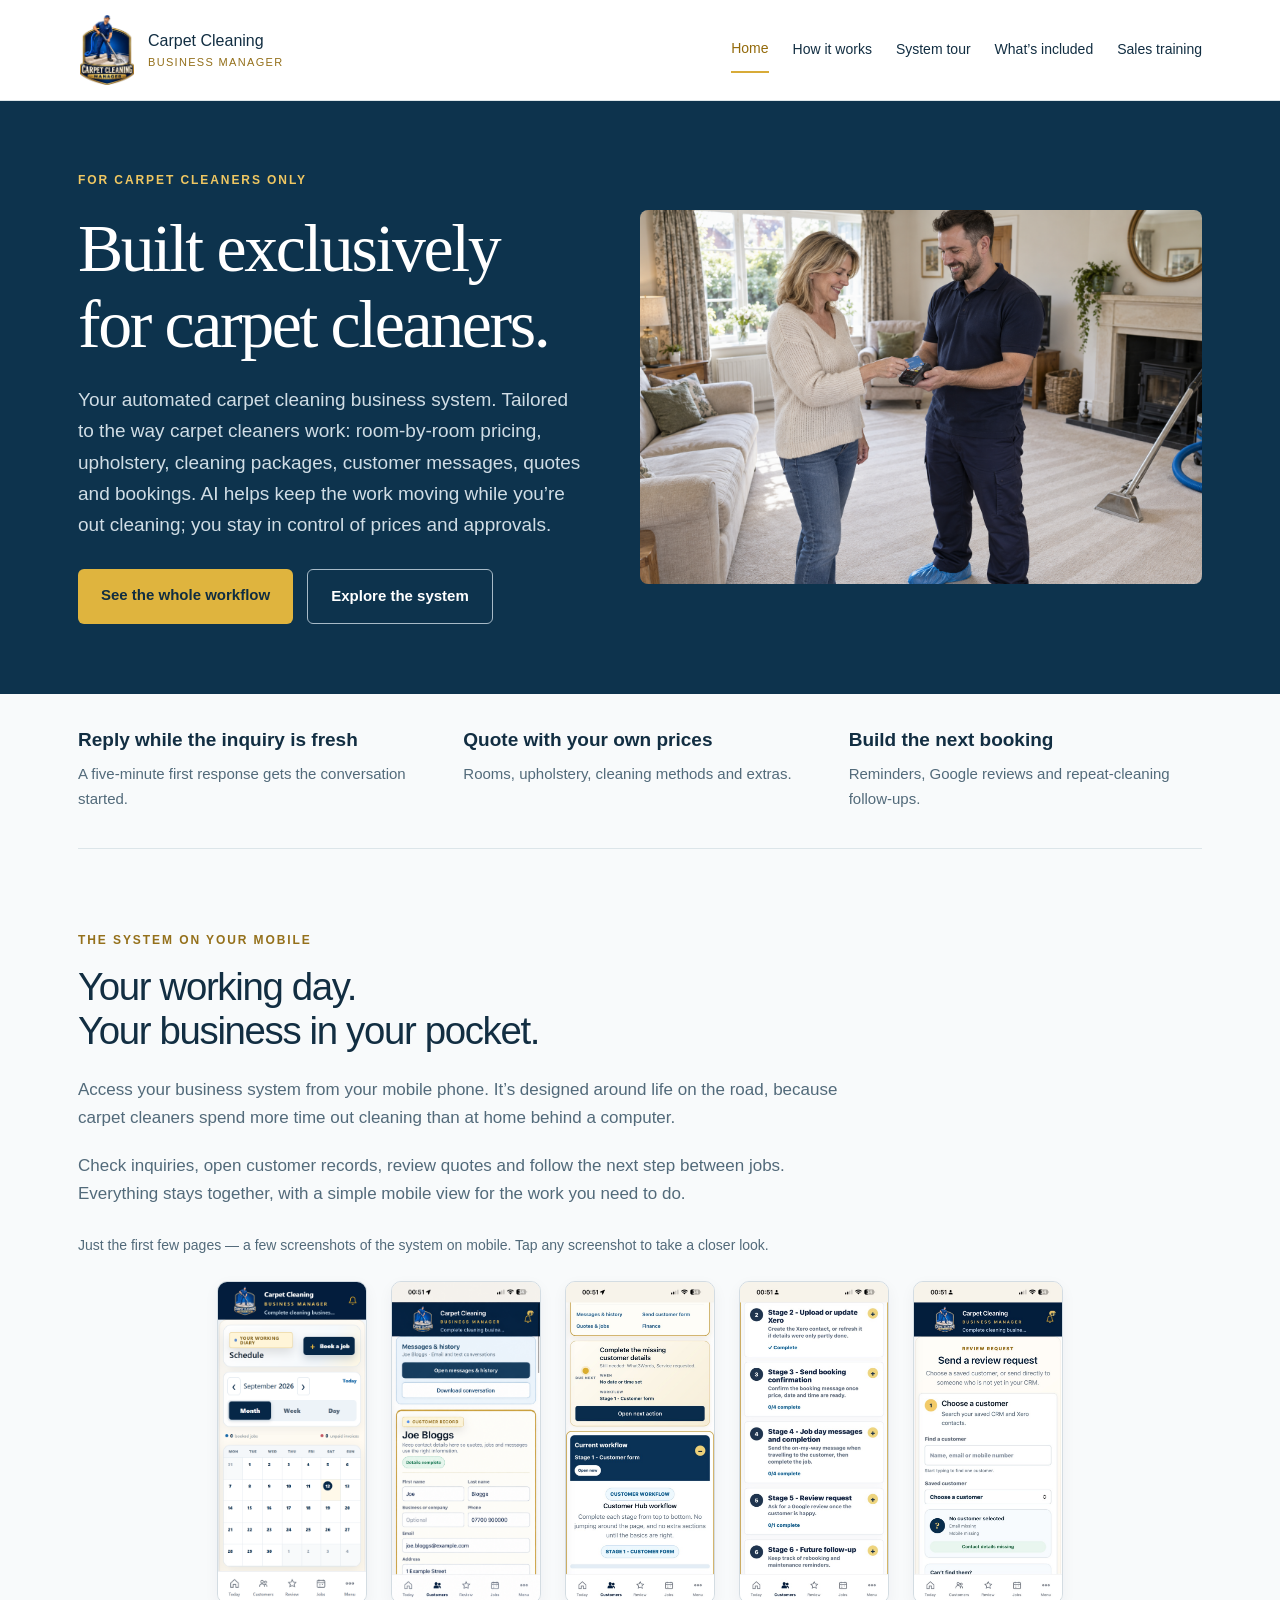
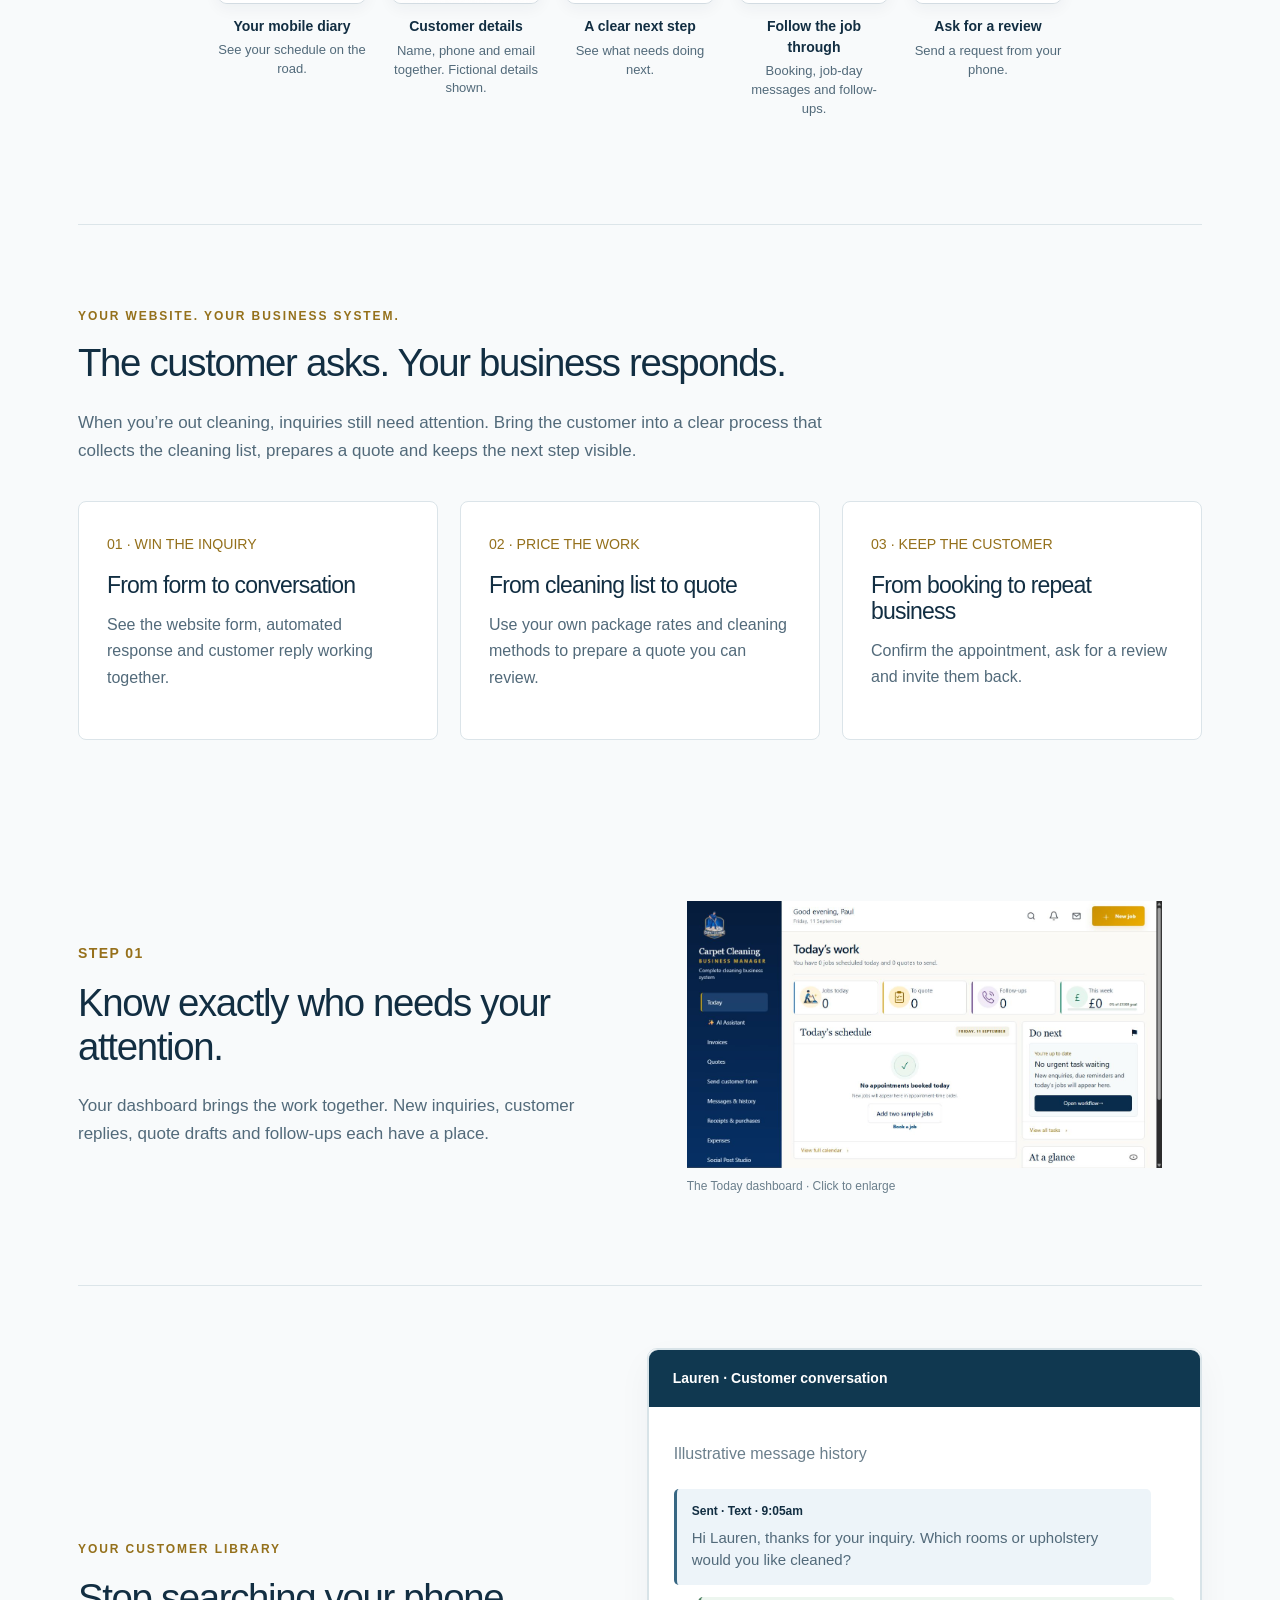
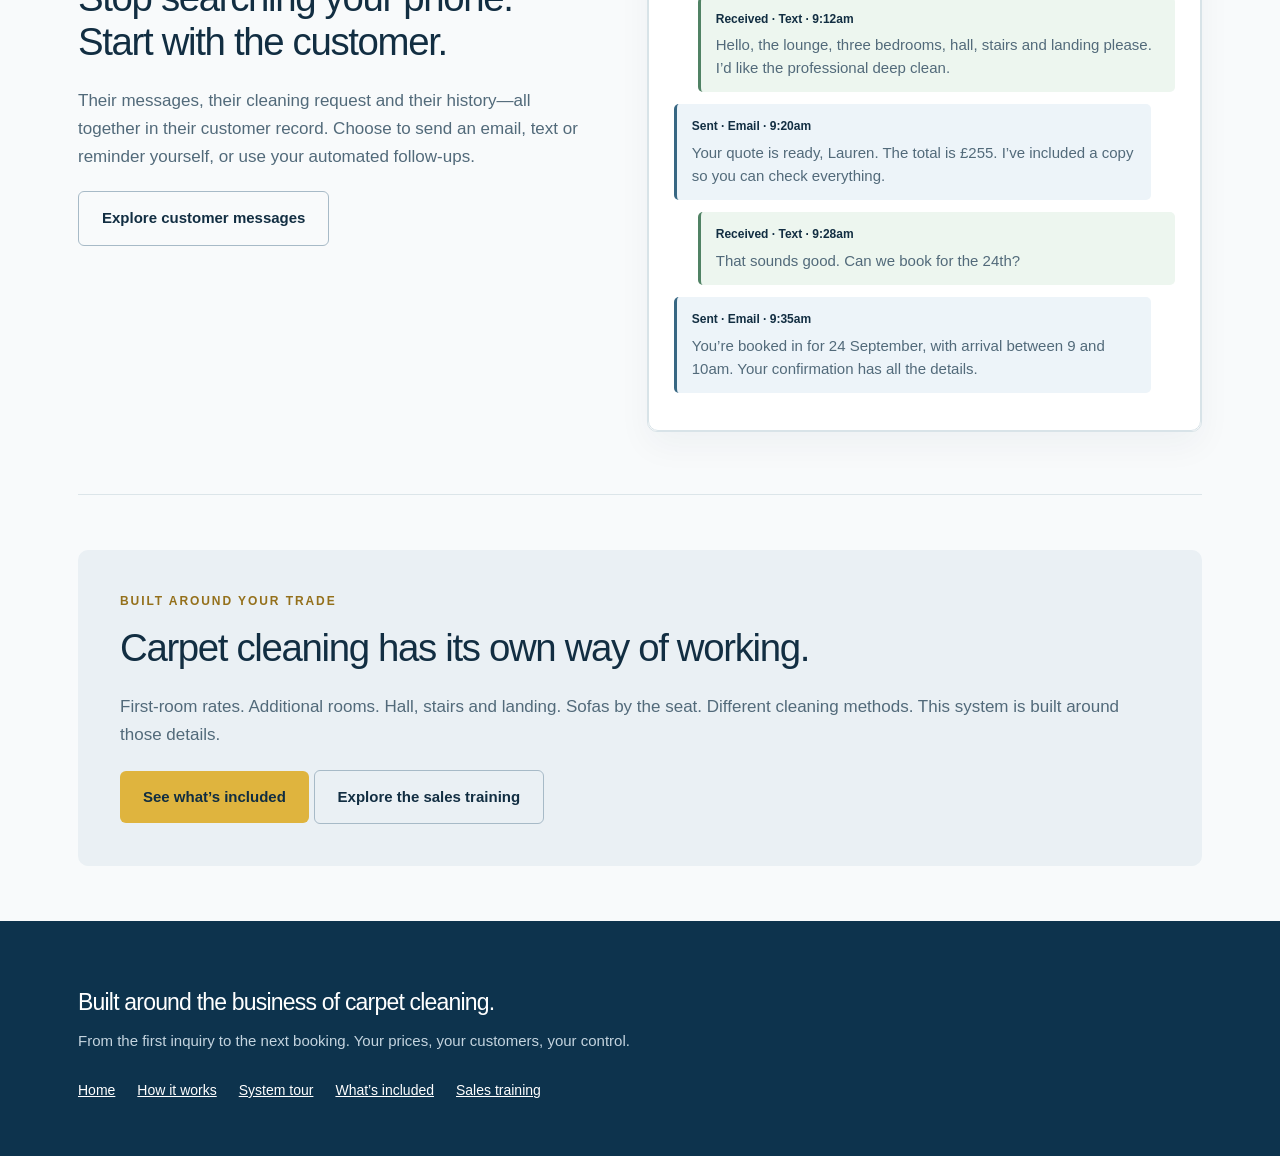
==== commit 63237af7: "Enforce thumbnail size and refresh cached stylesheet" ====
--- a/index.html
+++ b/index.html
@@ -1,3 +1,3 @@
 <!DOCTYPE html>
 
-<html lang="en-GB"><head><meta charset="utf-8"/><meta content="width=device-width,initial-scale=1" name="viewport"/><title>Home | Carpet Cleaning Business Manager</title><meta content="An automated, AI-assisted business system built for carpet cleaners. Inquiries, quotes, booking, reviews and repeat work." name="description"/><link href="site.css" rel="stylesheet"/></head><body><header><div class="wrap nav"><a class="brand" href="index.html"><img alt="Carpet Cleaning Manager badge" src="business-manager-badge.png"/><span>Carpet Cleaning<small>BUSINESS MANAGER</small></span></a><nav aria-label="Main navigation" class="links"><a class="active" href="index.html">Home</a><a class="" href="workflow.html">How it works</a><a class="" href="system.html">System tour</a><a class="" href="features.html">What’s included</a><a class="" href="sales-training.html">Sales training</a></nav></div></header><section class="hero"><div class="wrap hero-grid"><div><div class="kicker">FOR CARPET CLEANERS ONLY</div><h1>Built exclusively<br/>for carpet cleaners.</h1><p>Your automated carpet cleaning business system. Tailored to the way carpet cleaners work: room-by-room pricing, upholstery, cleaning packages, customer messages, quotes and bookings. AI helps keep the work moving while you’re out cleaning; you stay in control of prices and approvals.</p><div class="actions"><a class="btn" href="workflow.html">See the whole workflow</a><a class="btn secondary" href="system.html">Explore the system</a></div></div><img alt="Carpet cleaner taking a card payment after cleaning a customer’s carpet" class="hero-photo" src="payment-hero.png"/></div></section><main class="wrap"><div class="strip"><div><b>Reply while the inquiry is fresh</b><p>A five-minute first response gets the conversation started.</p></div><div><b>Quote with your own prices</b><p>Rooms, upholstery, cleaning methods and extras.</p></div><div><b>Build the next booking</b><p>Reminders, Google reviews and repeat-cleaning follow-ups.</p></div></div><section class="mobile-showcase section" id="mobile"><div class="intro"><div class="kicker">THE SYSTEM ON YOUR MOBILE</div><h2>Your working day.<br/>Your business in your pocket.</h2><p>Access your business system from your mobile phone. It’s designed around life on the road, because carpet cleaners spend more time out cleaning than at home behind a computer.</p><p>Check inquiries, open customer records, review quotes and follow the next step between jobs. Everything stays together, with a simple mobile view for the work you need to do.</p></div><p class="mobile-gallery-note">Just the first few pages — a few screenshots of the system on mobile. Tap any screenshot to take a closer look.</p><div class="compact-mobile-gallery"><figure><button aria-label="Enlarge your day at a glance" class="mobile-thumb" onclick="const d=document.getElementById('lightbox');d.querySelector('img').src=this.querySelector('img').src;d.showModal()" type="button"><img alt="Mobile diary with no customer data" loading="lazy" src="current/mobile-calendar.png"/></button><figcaption><b>Your mobile diary</b><span>See your schedule on the road.</span></figcaption></figure><figure><button aria-label="Enlarge example customer details" class="mobile-thumb" onclick="const d=document.getElementById('lightbox');d.querySelector('img').src=this.querySelector('img').src;d.showModal()" type="button"><img alt="Mobile customer record with fictional Joe Bloggs name, demonstration telephone number and example email address" loading="lazy" src="current/mobile-customer-demo.png"/></button><figcaption><b>Customer details</b><span>Name, phone and email together. Fictional details shown.</span></figcaption></figure><figure><button aria-label="Enlarge a clear next step" class="mobile-thumb" onclick="const d=document.getElementById('lightbox');d.querySelector('img').src=this.querySelector('img').src;d.showModal()" type="button"><img alt="Mobile screen: A clear next step" loading="lazy" src="current/mobile-user-4.jpg"/></button><figcaption><b>A clear next step</b><span>See what needs doing next.</span></figcaption></figure><figure><button aria-label="Enlarge follow the job through" class="mobile-thumb" onclick="const d=document.getElementById('lightbox');d.querySelector('img').src=this.querySelector('img').src;d.showModal()" type="button"><img alt="Mobile screen: Follow the job through" loading="lazy" src="current/mobile-user-5.jpg"/></button><figcaption><b>Follow the job through</b><span>Booking, job-day messages and follow-ups.</span></figcaption></figure><figure><button aria-label="Enlarge ask for a review" class="mobile-thumb" onclick="const d=document.getElementById('lightbox');d.querySelector('img').src=this.querySelector('img').src;d.showModal()" type="button"><img alt="Mobile screen: Ask for a review" loading="lazy" src="current/mobile-user-6.jpg"/></button><figcaption><b>Ask for a review</b><span>Send a request from your phone.</span></figcaption></figure></div></section><section class="section"><div class="intro"><div class="kicker">YOUR WEBSITE. YOUR BUSINESS SYSTEM.</div><h2>The customer asks. Your business responds.</h2><p>When you’re out cleaning, inquiries still need attention. Bring the customer into a clear process that collects the cleaning list, prepares a quote and keeps the next step visible.</p></div><div class="tiles"><a class="tile" href="workflow.html"><small>01 · WIN THE INQUIRY</small><h3>From form to conversation</h3><p>See the website form, automated response and customer reply working together.</p></a><a class="tile" href="workflow.html"><small>02 · PRICE THE WORK</small><h3>From cleaning list to quote</h3><p>Use your own package rates and cleaning methods to prepare a quote you can review.</p></a><a class="tile" href="workflow.html"><small>03 · KEEP THE CUSTOMER</small><h3>From booking to repeat business</h3><p>Confirm the appointment, ask for a review and invite them back.</p></a></div></section><section class="row"><div><span class="number">STEP 01</span><h2>Know exactly who needs your attention.</h2><p>Your dashboard brings the work together. New inquiries, customer replies, quote drafts and follow-ups each have a place.</p></div><div><figure><img alt="The Today dashboard" class="screenshot tourimage" src="current/dashboard.png" tabindex="0"/><figcaption class="caption">The Today dashboard · Click to enlarge</figcaption></figure></div></section><section class="row"><div><span class="kicker">YOUR CUSTOMER LIBRARY</span><h2>Stop searching your phone. Start with the customer.</h2><p>Their messages, their cleaning request and their history—all together in their customer record. Choose to send an email, text or reminder yourself, or use your automated follow-ups.</p><a class="btn secondary" href="system.html">Explore customer messages</a></div><div class="visual"><div class="visual"><div class="top">Lauren · Customer conversation</div><div class="paper"><p class="caption">Illustrative message history</p><div class="message-entry"><b>Sent · Text · 9:05am</b><p>Hi Lauren, thanks for your inquiry. Which rooms or upholstery would you like cleaned?</p></div><div class="message-entry incoming"><b>Received · Text · 9:12am</b><p>Hello, the lounge, three bedrooms, hall, stairs and landing please. I’d like the professional deep clean.</p></div><div class="message-entry"><b>Sent · Email · 9:20am</b><p>Your quote is ready, Lauren. The total is £255. I’ve included a copy so you can check everything.</p></div><div class="message-entry incoming"><b>Received · Text · 9:28am</b><p>That sounds good. Can we book for the 24th?</p></div><div class="message-entry"><b>Sent · Email · 9:35am</b><p>You’re booked in for 24 September, with arrival between 9 and 10am. Your confirmation has all the details.</p></div></div></div></div></section><div class="closing"><div class="kicker">BUILT AROUND YOUR TRADE</div><h2>Carpet cleaning has its own way of working.</h2><p>First-room rates. Additional rooms. Hall, stairs and landing. Sofas by the seat. Different cleaning methods. This system is built around those details.</p><a class="btn" href="features.html">See what’s included</a> <a class="btn secondary" href="sales-training.html">Explore the sales training</a></div></main><footer class="footer"><div class="wrap"><h3>Built around the business of carpet cleaning.</h3><p>From the first inquiry to the next booking. Your prices, your customers, your control.</p><nav aria-label="Footer navigation"><a class="active" href="index.html">Home</a><a class="" href="workflow.html">How it works</a><a class="" href="system.html">System tour</a><a class="" href="features.html">What’s included</a><a class="" href="sales-training.html">Sales training</a></nav></div></footer><dialog id="lightbox"><button onclick="this.closest('dialog').close()">Close image</button><img alt="Enlarged system screenshot"/></dialog><script>document.querySelectorAll('.tourimage').forEach(x=>x.addEventListener('click',()=>{const d=document.querySelector('dialog');d.querySelector('img').src=x.src;d.showModal();}));</script></body></html>+<html lang="en-GB"><head><meta charset="utf-8"/><meta content="width=device-width,initial-scale=1" name="viewport"/><title>Home | Carpet Cleaning Business Manager</title><meta content="An automated, AI-assisted business system built for carpet cleaners. Inquiries, quotes, booking, reviews and repeat work." name="description"/><link href="site.css?v=mobile-compact-2" rel="stylesheet"/></head><body><header><div class="wrap nav"><a class="brand" href="index.html"><img alt="Carpet Cleaning Manager badge" src="business-manager-badge.png"/><span>Carpet Cleaning<small>BUSINESS MANAGER</small></span></a><nav aria-label="Main navigation" class="links"><a class="active" href="index.html">Home</a><a class="" href="workflow.html">How it works</a><a class="" href="system.html">System tour</a><a class="" href="features.html">What’s included</a><a class="" href="sales-training.html">Sales training</a></nav></div></header><section class="hero"><div class="wrap hero-grid"><div><div class="kicker">FOR CARPET CLEANERS ONLY</div><h1>Built exclusively<br/>for carpet cleaners.</h1><p>Your automated carpet cleaning business system. Tailored to the way carpet cleaners work: room-by-room pricing, upholstery, cleaning packages, customer messages, quotes and bookings. AI helps keep the work moving while you’re out cleaning; you stay in control of prices and approvals.</p><div class="actions"><a class="btn" href="workflow.html">See the whole workflow</a><a class="btn secondary" href="system.html">Explore the system</a></div></div><img alt="Carpet cleaner taking a card payment after cleaning a customer’s carpet" class="hero-photo" src="payment-hero.png"/></div></section><main class="wrap"><div class="strip"><div><b>Reply while the inquiry is fresh</b><p>A five-minute first response gets the conversation started.</p></div><div><b>Quote with your own prices</b><p>Rooms, upholstery, cleaning methods and extras.</p></div><div><b>Build the next booking</b><p>Reminders, Google reviews and repeat-cleaning follow-ups.</p></div></div><section class="mobile-showcase section" id="mobile"><div class="intro"><div class="kicker">THE SYSTEM ON YOUR MOBILE</div><h2>Your working day.<br/>Your business in your pocket.</h2><p>Access your business system from your mobile phone. It’s designed around life on the road, because carpet cleaners spend more time out cleaning than at home behind a computer.</p><p>Check inquiries, open customer records, review quotes and follow the next step between jobs. Everything stays together, with a simple mobile view for the work you need to do.</p></div><p class="mobile-gallery-note">Just the first few pages — a few screenshots of the system on mobile. Tap any screenshot to take a closer look.</p><div class="compact-mobile-gallery" style="display:flex;flex-wrap:wrap;justify-content:center;gap:24px;margin:24px auto;"><figure style="width:150px;max-width:40%;margin:0;flex:0 1 150px;"><button aria-label="Enlarge your day at a glance" class="mobile-thumb" onclick="const d=document.getElementById('lightbox');d.querySelector('img').src=this.querySelector('img').src;d.showModal()" style="display:block;width:100%;max-width:150px;padding:0;border:0;background:transparent;cursor:zoom-in;" type="button"><img alt="Mobile diary with no customer data" loading="lazy" src="current/mobile-calendar.png" style="display:block;width:100%;max-width:150px;height:auto;border-radius:10px;" width="150"/></button><figcaption style="display:block;text-align:center;font-size:14px;line-height:1.45;margin-top:12px;"><b>Your mobile diary</b><span style="display:block;font-size:13px;margin-top:5px;">See your schedule on the road.</span></figcaption></figure><figure style="width:150px;max-width:40%;margin:0;flex:0 1 150px;"><button aria-label="Enlarge example customer details" class="mobile-thumb" onclick="const d=document.getElementById('lightbox');d.querySelector('img').src=this.querySelector('img').src;d.showModal()" style="display:block;width:100%;max-width:150px;padding:0;border:0;background:transparent;cursor:zoom-in;" type="button"><img alt="Mobile customer record with fictional Joe Bloggs name, demonstration telephone number and example email address" loading="lazy" src="current/mobile-customer-demo.png" style="display:block;width:100%;max-width:150px;height:auto;border-radius:10px;" width="150"/></button><figcaption style="display:block;text-align:center;font-size:14px;line-height:1.45;margin-top:12px;"><b>Customer details</b><span style="display:block;font-size:13px;margin-top:5px;">Name, phone and email together. Fictional details shown.</span></figcaption></figure><figure style="width:150px;max-width:40%;margin:0;flex:0 1 150px;"><button aria-label="Enlarge a clear next step" class="mobile-thumb" onclick="const d=document.getElementById('lightbox');d.querySelector('img').src=this.querySelector('img').src;d.showModal()" style="display:block;width:100%;max-width:150px;padding:0;border:0;background:transparent;cursor:zoom-in;" type="button"><img alt="Mobile screen: A clear next step" loading="lazy" src="current/mobile-user-4.jpg" style="display:block;width:100%;max-width:150px;height:auto;border-radius:10px;" width="150"/></button><figcaption style="display:block;text-align:center;font-size:14px;line-height:1.45;margin-top:12px;"><b>A clear next step</b><span style="display:block;font-size:13px;margin-top:5px;">See what needs doing next.</span></figcaption></figure><figure style="width:150px;max-width:40%;margin:0;flex:0 1 150px;"><button aria-label="Enlarge follow the job through" class="mobile-thumb" onclick="const d=document.getElementById('lightbox');d.querySelector('img').src=this.querySelector('img').src;d.showModal()" style="display:block;width:100%;max-width:150px;padding:0;border:0;background:transparent;cursor:zoom-in;" type="button"><img alt="Mobile screen: Follow the job through" loading="lazy" src="current/mobile-user-5.jpg" style="display:block;width:100%;max-width:150px;height:auto;border-radius:10px;" width="150"/></button><figcaption style="display:block;text-align:center;font-size:14px;line-height:1.45;margin-top:12px;"><b>Follow the job through</b><span style="display:block;font-size:13px;margin-top:5px;">Booking, job-day messages and follow-ups.</span></figcaption></figure><figure style="width:150px;max-width:40%;margin:0;flex:0 1 150px;"><button aria-label="Enlarge ask for a review" class="mobile-thumb" onclick="const d=document.getElementById('lightbox');d.querySelector('img').src=this.querySelector('img').src;d.showModal()" style="display:block;width:100%;max-width:150px;padding:0;border:0;background:transparent;cursor:zoom-in;" type="button"><img alt="Mobile screen: Ask for a review" loading="lazy" src="current/mobile-user-6.jpg" style="display:block;width:100%;max-width:150px;height:auto;border-radius:10px;" width="150"/></button><figcaption style="display:block;text-align:center;font-size:14px;line-height:1.45;margin-top:12px;"><b>Ask for a review</b><span style="display:block;font-size:13px;margin-top:5px;">Send a request from your phone.</span></figcaption></figure></div></section><section class="section"><div class="intro"><div class="kicker">YOUR WEBSITE. YOUR BUSINESS SYSTEM.</div><h2>The customer asks. Your business responds.</h2><p>When you’re out cleaning, inquiries still need attention. Bring the customer into a clear process that collects the cleaning list, prepares a quote and keeps the next step visible.</p></div><div class="tiles"><a class="tile" href="workflow.html"><small>01 · WIN THE INQUIRY</small><h3>From form to conversation</h3><p>See the website form, automated response and customer reply working together.</p></a><a class="tile" href="workflow.html"><small>02 · PRICE THE WORK</small><h3>From cleaning list to quote</h3><p>Use your own package rates and cleaning methods to prepare a quote you can review.</p></a><a class="tile" href="workflow.html"><small>03 · KEEP THE CUSTOMER</small><h3>From booking to repeat business</h3><p>Confirm the appointment, ask for a review and invite them back.</p></a></div></section><section class="row"><div><span class="number">STEP 01</span><h2>Know exactly who needs your attention.</h2><p>Your dashboard brings the work together. New inquiries, customer replies, quote drafts and follow-ups each have a place.</p></div><div><figure><img alt="The Today dashboard" class="screenshot tourimage" src="current/dashboard.png" tabindex="0"/><figcaption class="caption">The Today dashboard · Click to enlarge</figcaption></figure></div></section><section class="row"><div><span class="kicker">YOUR CUSTOMER LIBRARY</span><h2>Stop searching your phone. Start with the customer.</h2><p>Their messages, their cleaning request and their history—all together in their customer record. Choose to send an email, text or reminder yourself, or use your automated follow-ups.</p><a class="btn secondary" href="system.html">Explore customer messages</a></div><div class="visual"><div class="visual"><div class="top">Lauren · Customer conversation</div><div class="paper"><p class="caption">Illustrative message history</p><div class="message-entry"><b>Sent · Text · 9:05am</b><p>Hi Lauren, thanks for your inquiry. Which rooms or upholstery would you like cleaned?</p></div><div class="message-entry incoming"><b>Received · Text · 9:12am</b><p>Hello, the lounge, three bedrooms, hall, stairs and landing please. I’d like the professional deep clean.</p></div><div class="message-entry"><b>Sent · Email · 9:20am</b><p>Your quote is ready, Lauren. The total is £255. I’ve included a copy so you can check everything.</p></div><div class="message-entry incoming"><b>Received · Text · 9:28am</b><p>That sounds good. Can we book for the 24th?</p></div><div class="message-entry"><b>Sent · Email · 9:35am</b><p>You’re booked in for 24 September, with arrival between 9 and 10am. Your confirmation has all the details.</p></div></div></div></div></section><div class="closing"><div class="kicker">BUILT AROUND YOUR TRADE</div><h2>Carpet cleaning has its own way of working.</h2><p>First-room rates. Additional rooms. Hall, stairs and landing. Sofas by the seat. Different cleaning methods. This system is built around those details.</p><a class="btn" href="features.html">See what’s included</a> <a class="btn secondary" href="sales-training.html">Explore the sales training</a></div></main><footer class="footer"><div class="wrap"><h3>Built around the business of carpet cleaning.</h3><p>From the first inquiry to the next booking. Your prices, your customers, your control.</p><nav aria-label="Footer navigation"><a class="active" href="index.html">Home</a><a class="" href="workflow.html">How it works</a><a class="" href="system.html">System tour</a><a class="" href="features.html">What’s included</a><a class="" href="sales-training.html">Sales training</a></nav></div></footer><dialog id="lightbox"><button onclick="this.closest('dialog').close()">Close image</button><img alt="Enlarged system screenshot"/></dialog><script>document.querySelectorAll('.tourimage').forEach(x=>x.addEventListener('click',()=>{const d=document.querySelector('dialog');d.querySelector('img').src=x.src;d.showModal();}));</script></body></html>
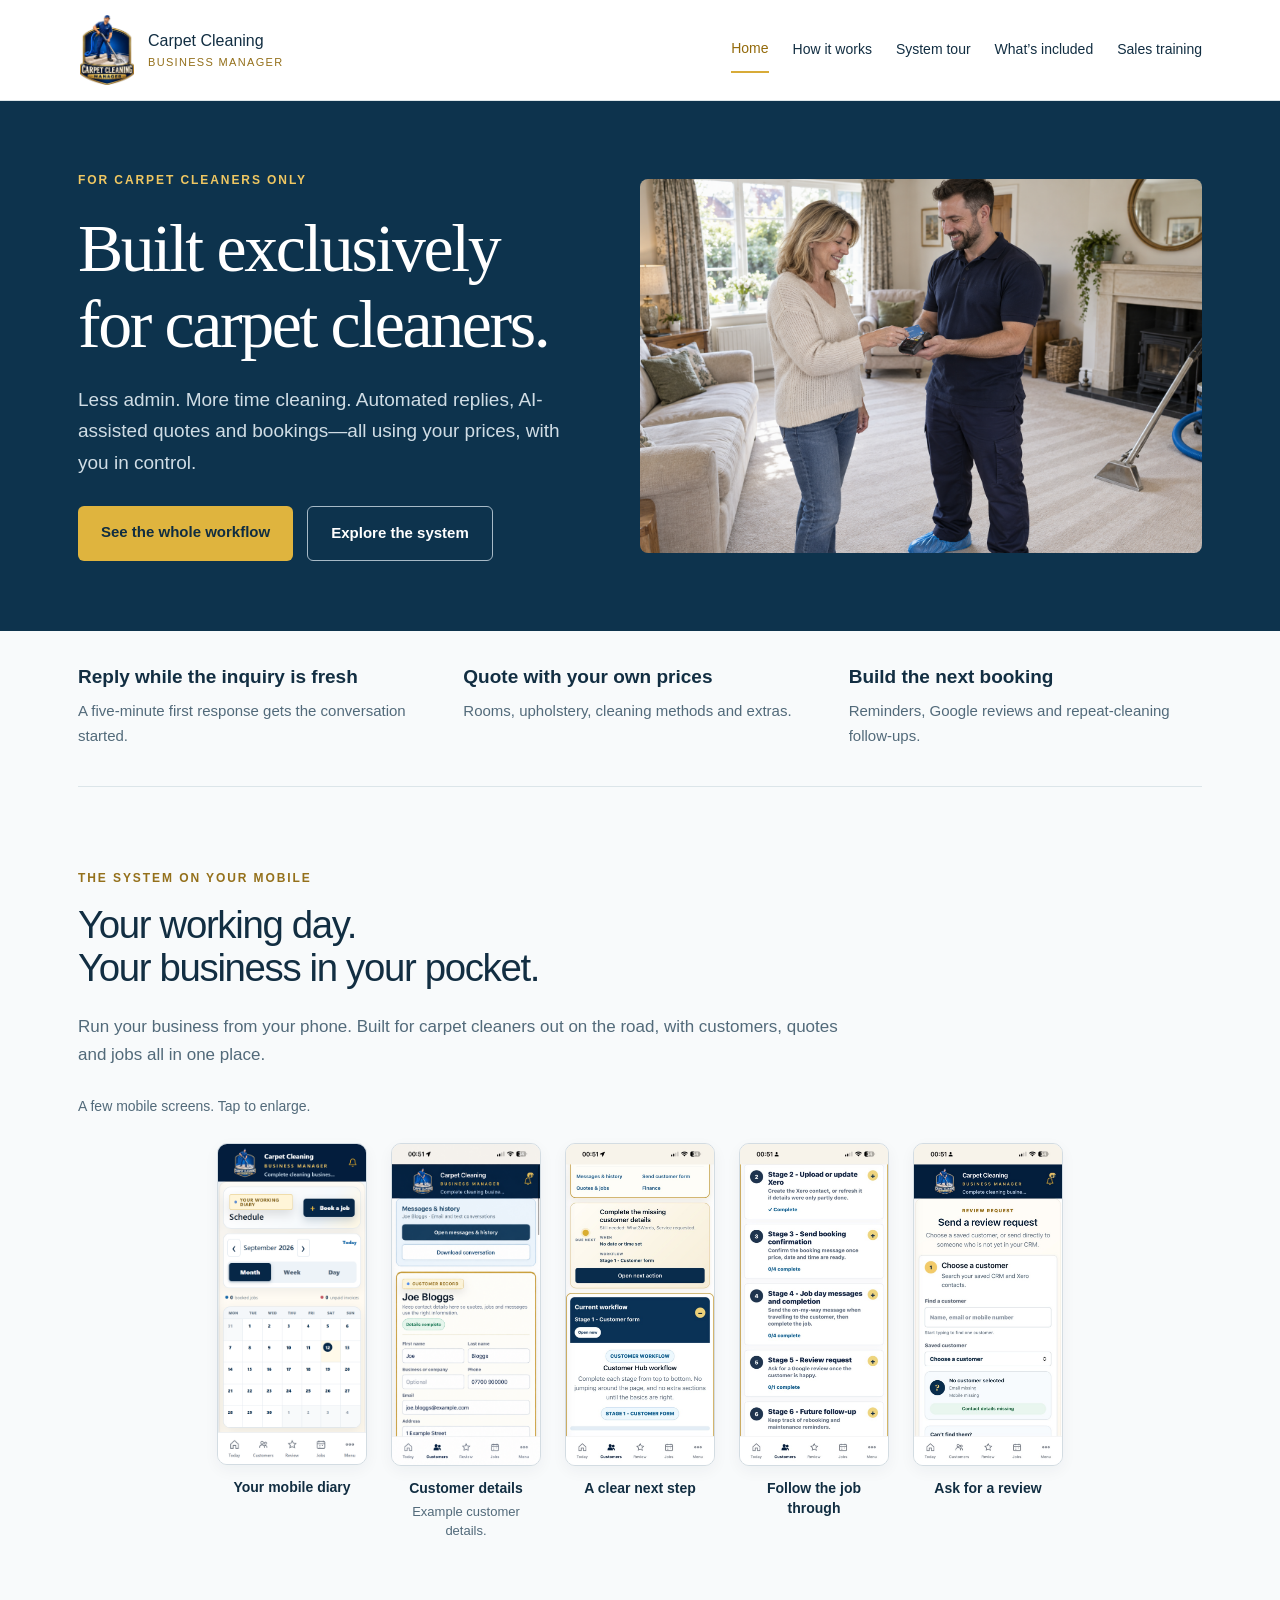
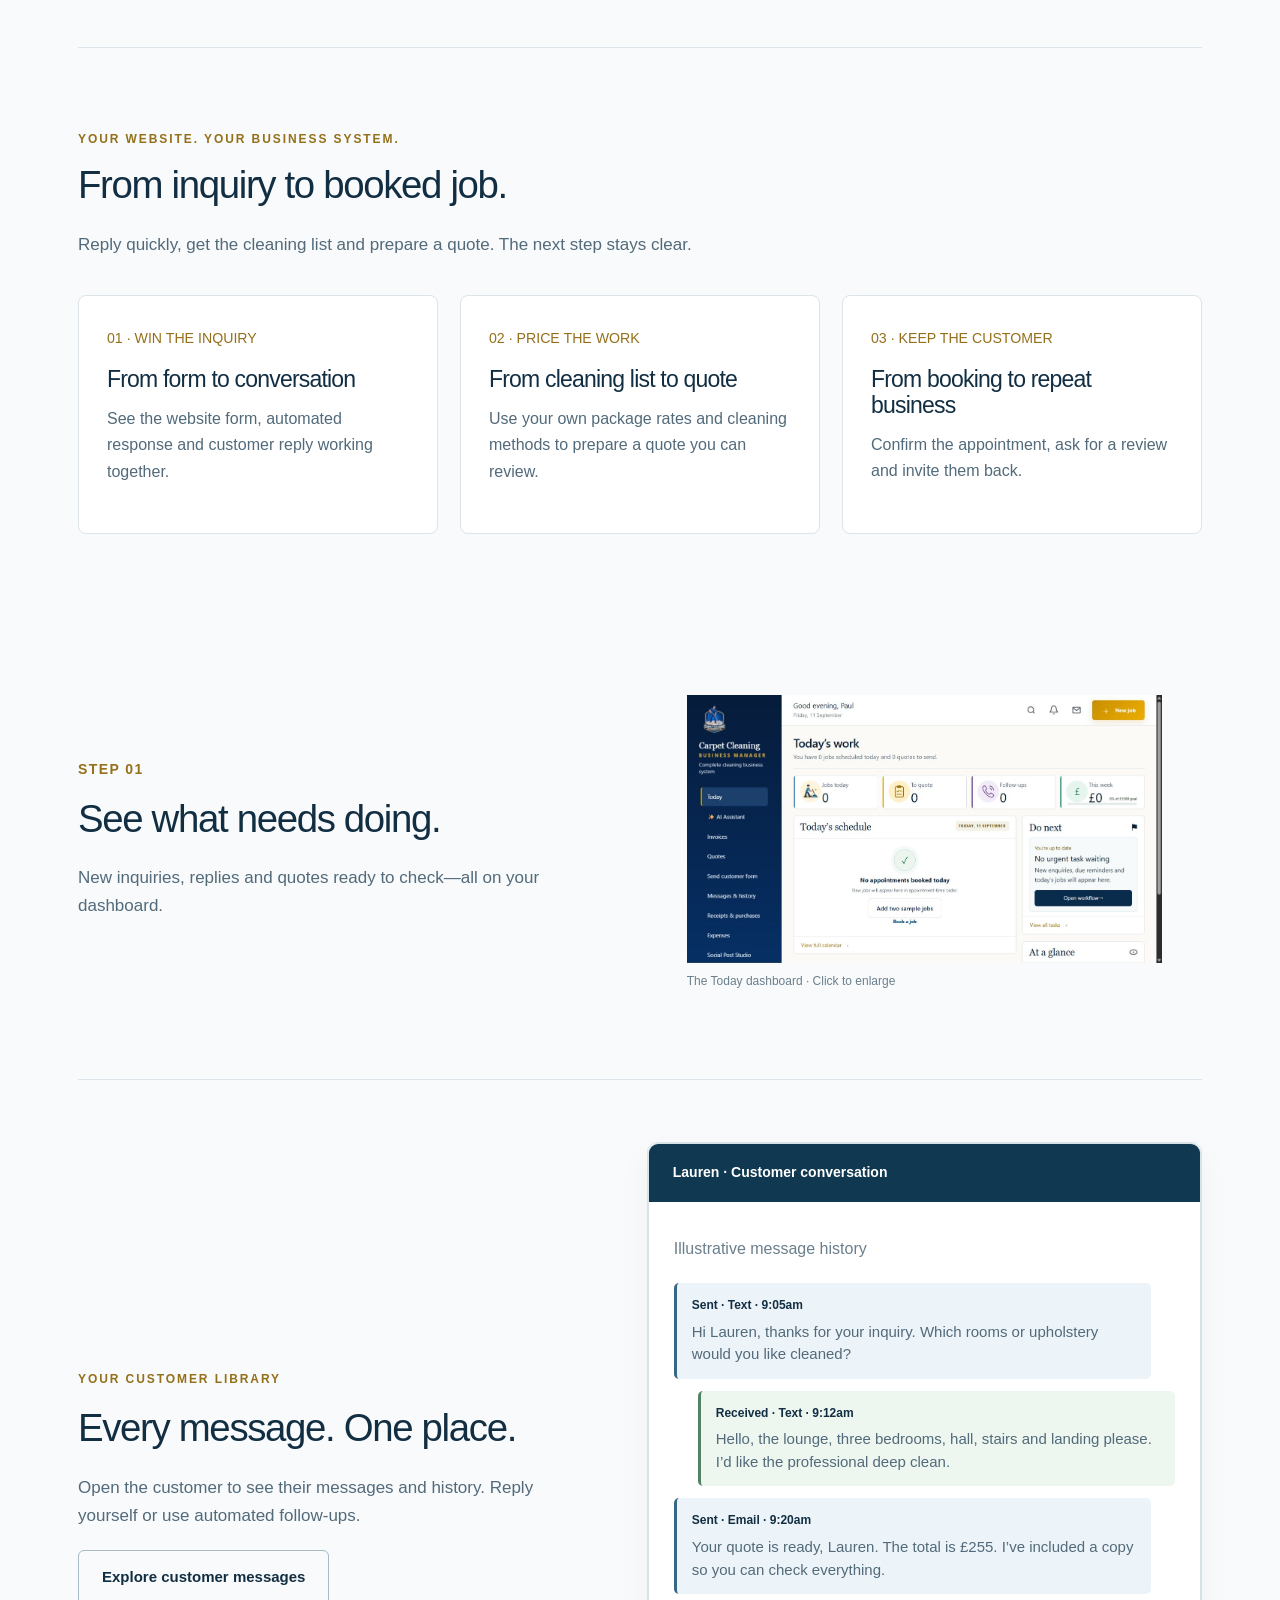
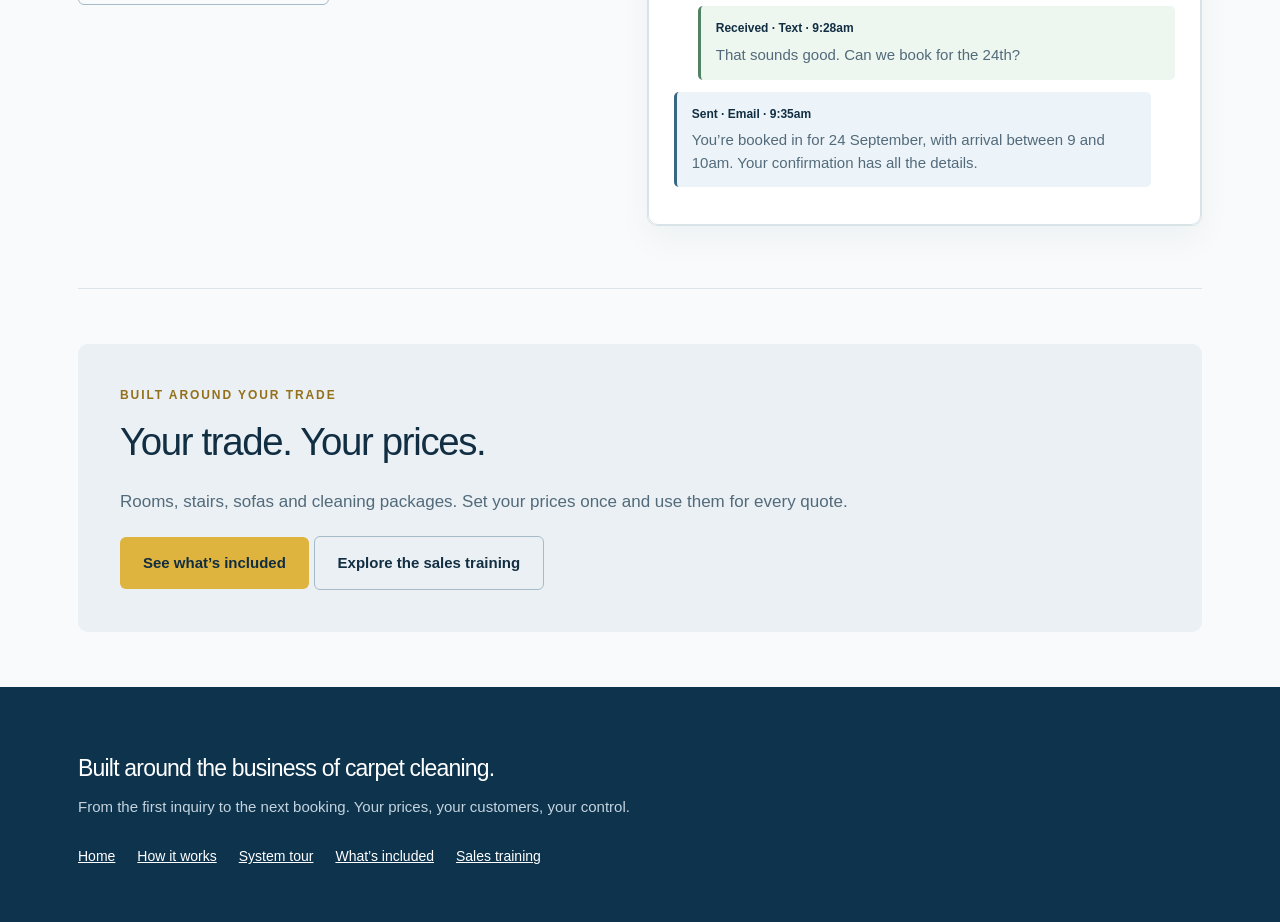
==== commit 7fc11c9f: "Simplify homepage copy for cleaners on the road" ====
--- a/index.html
+++ b/index.html
@@ -1,3 +1,3 @@
 <!DOCTYPE html>
 
-<html lang="en-GB"><head><meta charset="utf-8"/><meta content="width=device-width,initial-scale=1" name="viewport"/><title>Home | Carpet Cleaning Business Manager</title><meta content="An automated, AI-assisted business system built for carpet cleaners. Inquiries, quotes, booking, reviews and repeat work." name="description"/><link href="site.css?v=mobile-compact-2" rel="stylesheet"/></head><body><header><div class="wrap nav"><a class="brand" href="index.html"><img alt="Carpet Cleaning Manager badge" src="business-manager-badge.png"/><span>Carpet Cleaning<small>BUSINESS MANAGER</small></span></a><nav aria-label="Main navigation" class="links"><a class="active" href="index.html">Home</a><a class="" href="workflow.html">How it works</a><a class="" href="system.html">System tour</a><a class="" href="features.html">What’s included</a><a class="" href="sales-training.html">Sales training</a></nav></div></header><section class="hero"><div class="wrap hero-grid"><div><div class="kicker">FOR CARPET CLEANERS ONLY</div><h1>Built exclusively<br/>for carpet cleaners.</h1><p>Your automated carpet cleaning business system. Tailored to the way carpet cleaners work: room-by-room pricing, upholstery, cleaning packages, customer messages, quotes and bookings. AI helps keep the work moving while you’re out cleaning; you stay in control of prices and approvals.</p><div class="actions"><a class="btn" href="workflow.html">See the whole workflow</a><a class="btn secondary" href="system.html">Explore the system</a></div></div><img alt="Carpet cleaner taking a card payment after cleaning a customer’s carpet" class="hero-photo" src="payment-hero.png"/></div></section><main class="wrap"><div class="strip"><div><b>Reply while the inquiry is fresh</b><p>A five-minute first response gets the conversation started.</p></div><div><b>Quote with your own prices</b><p>Rooms, upholstery, cleaning methods and extras.</p></div><div><b>Build the next booking</b><p>Reminders, Google reviews and repeat-cleaning follow-ups.</p></div></div><section class="mobile-showcase section" id="mobile"><div class="intro"><div class="kicker">THE SYSTEM ON YOUR MOBILE</div><h2>Your working day.<br/>Your business in your pocket.</h2><p>Access your business system from your mobile phone. It’s designed around life on the road, because carpet cleaners spend more time out cleaning than at home behind a computer.</p><p>Check inquiries, open customer records, review quotes and follow the next step between jobs. Everything stays together, with a simple mobile view for the work you need to do.</p></div><p class="mobile-gallery-note">Just the first few pages — a few screenshots of the system on mobile. Tap any screenshot to take a closer look.</p><div class="compact-mobile-gallery" style="display:flex;flex-wrap:wrap;justify-content:center;gap:24px;margin:24px auto;"><figure style="width:150px;max-width:40%;margin:0;flex:0 1 150px;"><button aria-label="Enlarge your day at a glance" class="mobile-thumb" onclick="const d=document.getElementById('lightbox');d.querySelector('img').src=this.querySelector('img').src;d.showModal()" style="display:block;width:100%;max-width:150px;padding:0;border:0;background:transparent;cursor:zoom-in;" type="button"><img alt="Mobile diary with no customer data" loading="lazy" src="current/mobile-calendar.png" style="display:block;width:100%;max-width:150px;height:auto;border-radius:10px;" width="150"/></button><figcaption style="display:block;text-align:center;font-size:14px;line-height:1.45;margin-top:12px;"><b>Your mobile diary</b><span style="display:block;font-size:13px;margin-top:5px;">See your schedule on the road.</span></figcaption></figure><figure style="width:150px;max-width:40%;margin:0;flex:0 1 150px;"><button aria-label="Enlarge example customer details" class="mobile-thumb" onclick="const d=document.getElementById('lightbox');d.querySelector('img').src=this.querySelector('img').src;d.showModal()" style="display:block;width:100%;max-width:150px;padding:0;border:0;background:transparent;cursor:zoom-in;" type="button"><img alt="Mobile customer record with fictional Joe Bloggs name, demonstration telephone number and example email address" loading="lazy" src="current/mobile-customer-demo.png" style="display:block;width:100%;max-width:150px;height:auto;border-radius:10px;" width="150"/></button><figcaption style="display:block;text-align:center;font-size:14px;line-height:1.45;margin-top:12px;"><b>Customer details</b><span style="display:block;font-size:13px;margin-top:5px;">Name, phone and email together. Fictional details shown.</span></figcaption></figure><figure style="width:150px;max-width:40%;margin:0;flex:0 1 150px;"><button aria-label="Enlarge a clear next step" class="mobile-thumb" onclick="const d=document.getElementById('lightbox');d.querySelector('img').src=this.querySelector('img').src;d.showModal()" style="display:block;width:100%;max-width:150px;padding:0;border:0;background:transparent;cursor:zoom-in;" type="button"><img alt="Mobile screen: A clear next step" loading="lazy" src="current/mobile-user-4.jpg" style="display:block;width:100%;max-width:150px;height:auto;border-radius:10px;" width="150"/></button><figcaption style="display:block;text-align:center;font-size:14px;line-height:1.45;margin-top:12px;"><b>A clear next step</b><span style="display:block;font-size:13px;margin-top:5px;">See what needs doing next.</span></figcaption></figure><figure style="width:150px;max-width:40%;margin:0;flex:0 1 150px;"><button aria-label="Enlarge follow the job through" class="mobile-thumb" onclick="const d=document.getElementById('lightbox');d.querySelector('img').src=this.querySelector('img').src;d.showModal()" style="display:block;width:100%;max-width:150px;padding:0;border:0;background:transparent;cursor:zoom-in;" type="button"><img alt="Mobile screen: Follow the job through" loading="lazy" src="current/mobile-user-5.jpg" style="display:block;width:100%;max-width:150px;height:auto;border-radius:10px;" width="150"/></button><figcaption style="display:block;text-align:center;font-size:14px;line-height:1.45;margin-top:12px;"><b>Follow the job through</b><span style="display:block;font-size:13px;margin-top:5px;">Booking, job-day messages and follow-ups.</span></figcaption></figure><figure style="width:150px;max-width:40%;margin:0;flex:0 1 150px;"><button aria-label="Enlarge ask for a review" class="mobile-thumb" onclick="const d=document.getElementById('lightbox');d.querySelector('img').src=this.querySelector('img').src;d.showModal()" style="display:block;width:100%;max-width:150px;padding:0;border:0;background:transparent;cursor:zoom-in;" type="button"><img alt="Mobile screen: Ask for a review" loading="lazy" src="current/mobile-user-6.jpg" style="display:block;width:100%;max-width:150px;height:auto;border-radius:10px;" width="150"/></button><figcaption style="display:block;text-align:center;font-size:14px;line-height:1.45;margin-top:12px;"><b>Ask for a review</b><span style="display:block;font-size:13px;margin-top:5px;">Send a request from your phone.</span></figcaption></figure></div></section><section class="section"><div class="intro"><div class="kicker">YOUR WEBSITE. YOUR BUSINESS SYSTEM.</div><h2>The customer asks. Your business responds.</h2><p>When you’re out cleaning, inquiries still need attention. Bring the customer into a clear process that collects the cleaning list, prepares a quote and keeps the next step visible.</p></div><div class="tiles"><a class="tile" href="workflow.html"><small>01 · WIN THE INQUIRY</small><h3>From form to conversation</h3><p>See the website form, automated response and customer reply working together.</p></a><a class="tile" href="workflow.html"><small>02 · PRICE THE WORK</small><h3>From cleaning list to quote</h3><p>Use your own package rates and cleaning methods to prepare a quote you can review.</p></a><a class="tile" href="workflow.html"><small>03 · KEEP THE CUSTOMER</small><h3>From booking to repeat business</h3><p>Confirm the appointment, ask for a review and invite them back.</p></a></div></section><section class="row"><div><span class="number">STEP 01</span><h2>Know exactly who needs your attention.</h2><p>Your dashboard brings the work together. New inquiries, customer replies, quote drafts and follow-ups each have a place.</p></div><div><figure><img alt="The Today dashboard" class="screenshot tourimage" src="current/dashboard.png" tabindex="0"/><figcaption class="caption">The Today dashboard · Click to enlarge</figcaption></figure></div></section><section class="row"><div><span class="kicker">YOUR CUSTOMER LIBRARY</span><h2>Stop searching your phone. Start with the customer.</h2><p>Their messages, their cleaning request and their history—all together in their customer record. Choose to send an email, text or reminder yourself, or use your automated follow-ups.</p><a class="btn secondary" href="system.html">Explore customer messages</a></div><div class="visual"><div class="visual"><div class="top">Lauren · Customer conversation</div><div class="paper"><p class="caption">Illustrative message history</p><div class="message-entry"><b>Sent · Text · 9:05am</b><p>Hi Lauren, thanks for your inquiry. Which rooms or upholstery would you like cleaned?</p></div><div class="message-entry incoming"><b>Received · Text · 9:12am</b><p>Hello, the lounge, three bedrooms, hall, stairs and landing please. I’d like the professional deep clean.</p></div><div class="message-entry"><b>Sent · Email · 9:20am</b><p>Your quote is ready, Lauren. The total is £255. I’ve included a copy so you can check everything.</p></div><div class="message-entry incoming"><b>Received · Text · 9:28am</b><p>That sounds good. Can we book for the 24th?</p></div><div class="message-entry"><b>Sent · Email · 9:35am</b><p>You’re booked in for 24 September, with arrival between 9 and 10am. Your confirmation has all the details.</p></div></div></div></div></section><div class="closing"><div class="kicker">BUILT AROUND YOUR TRADE</div><h2>Carpet cleaning has its own way of working.</h2><p>First-room rates. Additional rooms. Hall, stairs and landing. Sofas by the seat. Different cleaning methods. This system is built around those details.</p><a class="btn" href="features.html">See what’s included</a> <a class="btn secondary" href="sales-training.html">Explore the sales training</a></div></main><footer class="footer"><div class="wrap"><h3>Built around the business of carpet cleaning.</h3><p>From the first inquiry to the next booking. Your prices, your customers, your control.</p><nav aria-label="Footer navigation"><a class="active" href="index.html">Home</a><a class="" href="workflow.html">How it works</a><a class="" href="system.html">System tour</a><a class="" href="features.html">What’s included</a><a class="" href="sales-training.html">Sales training</a></nav></div></footer><dialog id="lightbox"><button onclick="this.closest('dialog').close()">Close image</button><img alt="Enlarged system screenshot"/></dialog><script>document.querySelectorAll('.tourimage').forEach(x=>x.addEventListener('click',()=>{const d=document.querySelector('dialog');d.querySelector('img').src=x.src;d.showModal();}));</script></body></html>+<html lang="en-GB"><head><meta charset="utf-8"/><meta content="width=device-width,initial-scale=1" name="viewport"/><title>Home | Carpet Cleaning Business Manager</title><meta content="An automated, AI-assisted business system built for carpet cleaners. Inquiries, quotes, booking, reviews and repeat work." name="description"/><link href="site.css?v=mobile-compact-2" rel="stylesheet"/></head><body><header><div class="wrap nav"><a class="brand" href="index.html"><img alt="Carpet Cleaning Manager badge" src="business-manager-badge.png"/><span>Carpet Cleaning<small>BUSINESS MANAGER</small></span></a><nav aria-label="Main navigation" class="links"><a class="active" href="index.html">Home</a><a class="" href="workflow.html">How it works</a><a class="" href="system.html">System tour</a><a class="" href="features.html">What’s included</a><a class="" href="sales-training.html">Sales training</a></nav></div></header><section class="hero"><div class="wrap hero-grid"><div><div class="kicker">FOR CARPET CLEANERS ONLY</div><h1>Built exclusively<br/>for carpet cleaners.</h1><p>Less admin. More time cleaning. Automated replies, AI-assisted quotes and bookings—all using your prices, with you in control.</p><div class="actions"><a class="btn" href="workflow.html">See the whole workflow</a><a class="btn secondary" href="system.html">Explore the system</a></div></div><img alt="Carpet cleaner taking a card payment after cleaning a customer’s carpet" class="hero-photo" src="payment-hero.png"/></div></section><main class="wrap"><div class="strip"><div><b>Reply while the inquiry is fresh</b><p>A five-minute first response gets the conversation started.</p></div><div><b>Quote with your own prices</b><p>Rooms, upholstery, cleaning methods and extras.</p></div><div><b>Build the next booking</b><p>Reminders, Google reviews and repeat-cleaning follow-ups.</p></div></div><section class="mobile-showcase section" id="mobile"><div class="intro"><div class="kicker">THE SYSTEM ON YOUR MOBILE</div><h2>Your working day.<br/>Your business in your pocket.</h2><p>Run your business from your phone. Built for carpet cleaners out on the road, with customers, quotes and jobs all in one place.</p></div><p class="mobile-gallery-note">A few mobile screens. Tap to enlarge.</p><div class="compact-mobile-gallery" style="display:flex;flex-wrap:wrap;justify-content:center;gap:24px;margin:24px auto;"><figure style="width:150px;max-width:40%;margin:0;flex:0 1 150px;"><button aria-label="Enlarge your day at a glance" class="mobile-thumb" onclick="const d=document.getElementById('lightbox');d.querySelector('img').src=this.querySelector('img').src;d.showModal()" style="display:block;width:100%;max-width:150px;padding:0;border:0;background:transparent;cursor:zoom-in;" type="button"><img alt="Mobile diary with no customer data" loading="lazy" src="current/mobile-calendar.png" style="display:block;width:100%;max-width:150px;height:auto;border-radius:10px;" width="150"/></button><figcaption style="display:block;text-align:center;font-size:14px;line-height:1.45;margin-top:12px;"><b>Your mobile diary</b></figcaption></figure><figure style="width:150px;max-width:40%;margin:0;flex:0 1 150px;"><button aria-label="Enlarge example customer details" class="mobile-thumb" onclick="const d=document.getElementById('lightbox');d.querySelector('img').src=this.querySelector('img').src;d.showModal()" style="display:block;width:100%;max-width:150px;padding:0;border:0;background:transparent;cursor:zoom-in;" type="button"><img alt="Mobile customer record with fictional Joe Bloggs name, demonstration telephone number and example email address" loading="lazy" src="current/mobile-customer-demo.png" style="display:block;width:100%;max-width:150px;height:auto;border-radius:10px;" width="150"/></button><figcaption style="display:block;text-align:center;font-size:14px;line-height:1.45;margin-top:12px;"><b>Customer details</b><span style="display:block;font-size:13px;margin-top:5px;">Example customer details.</span></figcaption></figure><figure style="width:150px;max-width:40%;margin:0;flex:0 1 150px;"><button aria-label="Enlarge a clear next step" class="mobile-thumb" onclick="const d=document.getElementById('lightbox');d.querySelector('img').src=this.querySelector('img').src;d.showModal()" style="display:block;width:100%;max-width:150px;padding:0;border:0;background:transparent;cursor:zoom-in;" type="button"><img alt="Mobile screen: A clear next step" loading="lazy" src="current/mobile-user-4.jpg" style="display:block;width:100%;max-width:150px;height:auto;border-radius:10px;" width="150"/></button><figcaption style="display:block;text-align:center;font-size:14px;line-height:1.45;margin-top:12px;"><b>A clear next step</b></figcaption></figure><figure style="width:150px;max-width:40%;margin:0;flex:0 1 150px;"><button aria-label="Enlarge follow the job through" class="mobile-thumb" onclick="const d=document.getElementById('lightbox');d.querySelector('img').src=this.querySelector('img').src;d.showModal()" style="display:block;width:100%;max-width:150px;padding:0;border:0;background:transparent;cursor:zoom-in;" type="button"><img alt="Mobile screen: Follow the job through" loading="lazy" src="current/mobile-user-5.jpg" style="display:block;width:100%;max-width:150px;height:auto;border-radius:10px;" width="150"/></button><figcaption style="display:block;text-align:center;font-size:14px;line-height:1.45;margin-top:12px;"><b>Follow the job through</b></figcaption></figure><figure style="width:150px;max-width:40%;margin:0;flex:0 1 150px;"><button aria-label="Enlarge ask for a review" class="mobile-thumb" onclick="const d=document.getElementById('lightbox');d.querySelector('img').src=this.querySelector('img').src;d.showModal()" style="display:block;width:100%;max-width:150px;padding:0;border:0;background:transparent;cursor:zoom-in;" type="button"><img alt="Mobile screen: Ask for a review" loading="lazy" src="current/mobile-user-6.jpg" style="display:block;width:100%;max-width:150px;height:auto;border-radius:10px;" width="150"/></button><figcaption style="display:block;text-align:center;font-size:14px;line-height:1.45;margin-top:12px;"><b>Ask for a review</b></figcaption></figure></div></section><section class="section"><div class="intro"><div class="kicker">YOUR WEBSITE. YOUR BUSINESS SYSTEM.</div><h2>From inquiry to booked job.</h2><p>Reply quickly, get the cleaning list and prepare a quote. The next step stays clear.</p></div><div class="tiles"><a class="tile" href="workflow.html"><small>01 · WIN THE INQUIRY</small><h3>From form to conversation</h3><p>See the website form, automated response and customer reply working together.</p></a><a class="tile" href="workflow.html"><small>02 · PRICE THE WORK</small><h3>From cleaning list to quote</h3><p>Use your own package rates and cleaning methods to prepare a quote you can review.</p></a><a class="tile" href="workflow.html"><small>03 · KEEP THE CUSTOMER</small><h3>From booking to repeat business</h3><p>Confirm the appointment, ask for a review and invite them back.</p></a></div></section><section class="row"><div><span class="number">STEP 01</span><h2>See what needs doing.</h2><p>New inquiries, replies and quotes ready to check—all on your dashboard.</p></div><div><figure><img alt="The Today dashboard" class="screenshot tourimage" src="current/dashboard.png" tabindex="0"/><figcaption class="caption">The Today dashboard · Click to enlarge</figcaption></figure></div></section><section class="row"><div><span class="kicker">YOUR CUSTOMER LIBRARY</span><h2>Every message. One place.</h2><p>Open the customer to see their messages and history. Reply yourself or use automated follow-ups.</p><a class="btn secondary" href="system.html">Explore customer messages</a></div><div class="visual"><div class="visual"><div class="top">Lauren · Customer conversation</div><div class="paper"><p class="caption">Illustrative message history</p><div class="message-entry"><b>Sent · Text · 9:05am</b><p>Hi Lauren, thanks for your inquiry. Which rooms or upholstery would you like cleaned?</p></div><div class="message-entry incoming"><b>Received · Text · 9:12am</b><p>Hello, the lounge, three bedrooms, hall, stairs and landing please. I’d like the professional deep clean.</p></div><div class="message-entry"><b>Sent · Email · 9:20am</b><p>Your quote is ready, Lauren. The total is £255. I’ve included a copy so you can check everything.</p></div><div class="message-entry incoming"><b>Received · Text · 9:28am</b><p>That sounds good. Can we book for the 24th?</p></div><div class="message-entry"><b>Sent · Email · 9:35am</b><p>You’re booked in for 24 September, with arrival between 9 and 10am. Your confirmation has all the details.</p></div></div></div></div></section><div class="closing"><div class="kicker">BUILT AROUND YOUR TRADE</div><h2>Your trade. Your prices.</h2><p>Rooms, stairs, sofas and cleaning packages. Set your prices once and use them for every quote.</p><a class="btn" href="features.html">See what’s included</a> <a class="btn secondary" href="sales-training.html">Explore the sales training</a></div></main><footer class="footer"><div class="wrap"><h3>Built around the business of carpet cleaning.</h3><p>From the first inquiry to the next booking. Your prices, your customers, your control.</p><nav aria-label="Footer navigation"><a class="active" href="index.html">Home</a><a class="" href="workflow.html">How it works</a><a class="" href="system.html">System tour</a><a class="" href="features.html">What’s included</a><a class="" href="sales-training.html">Sales training</a></nav></div></footer><dialog id="lightbox"><button onclick="this.closest('dialog').close()">Close image</button><img alt="Enlarged system screenshot"/></dialog><script>document.querySelectorAll('.tourimage').forEach(x=>x.addEventListener('click',()=>{const d=document.querySelector('dialog');d.querySelector('img').src=x.src;d.showModal();}));</script></body></html>
